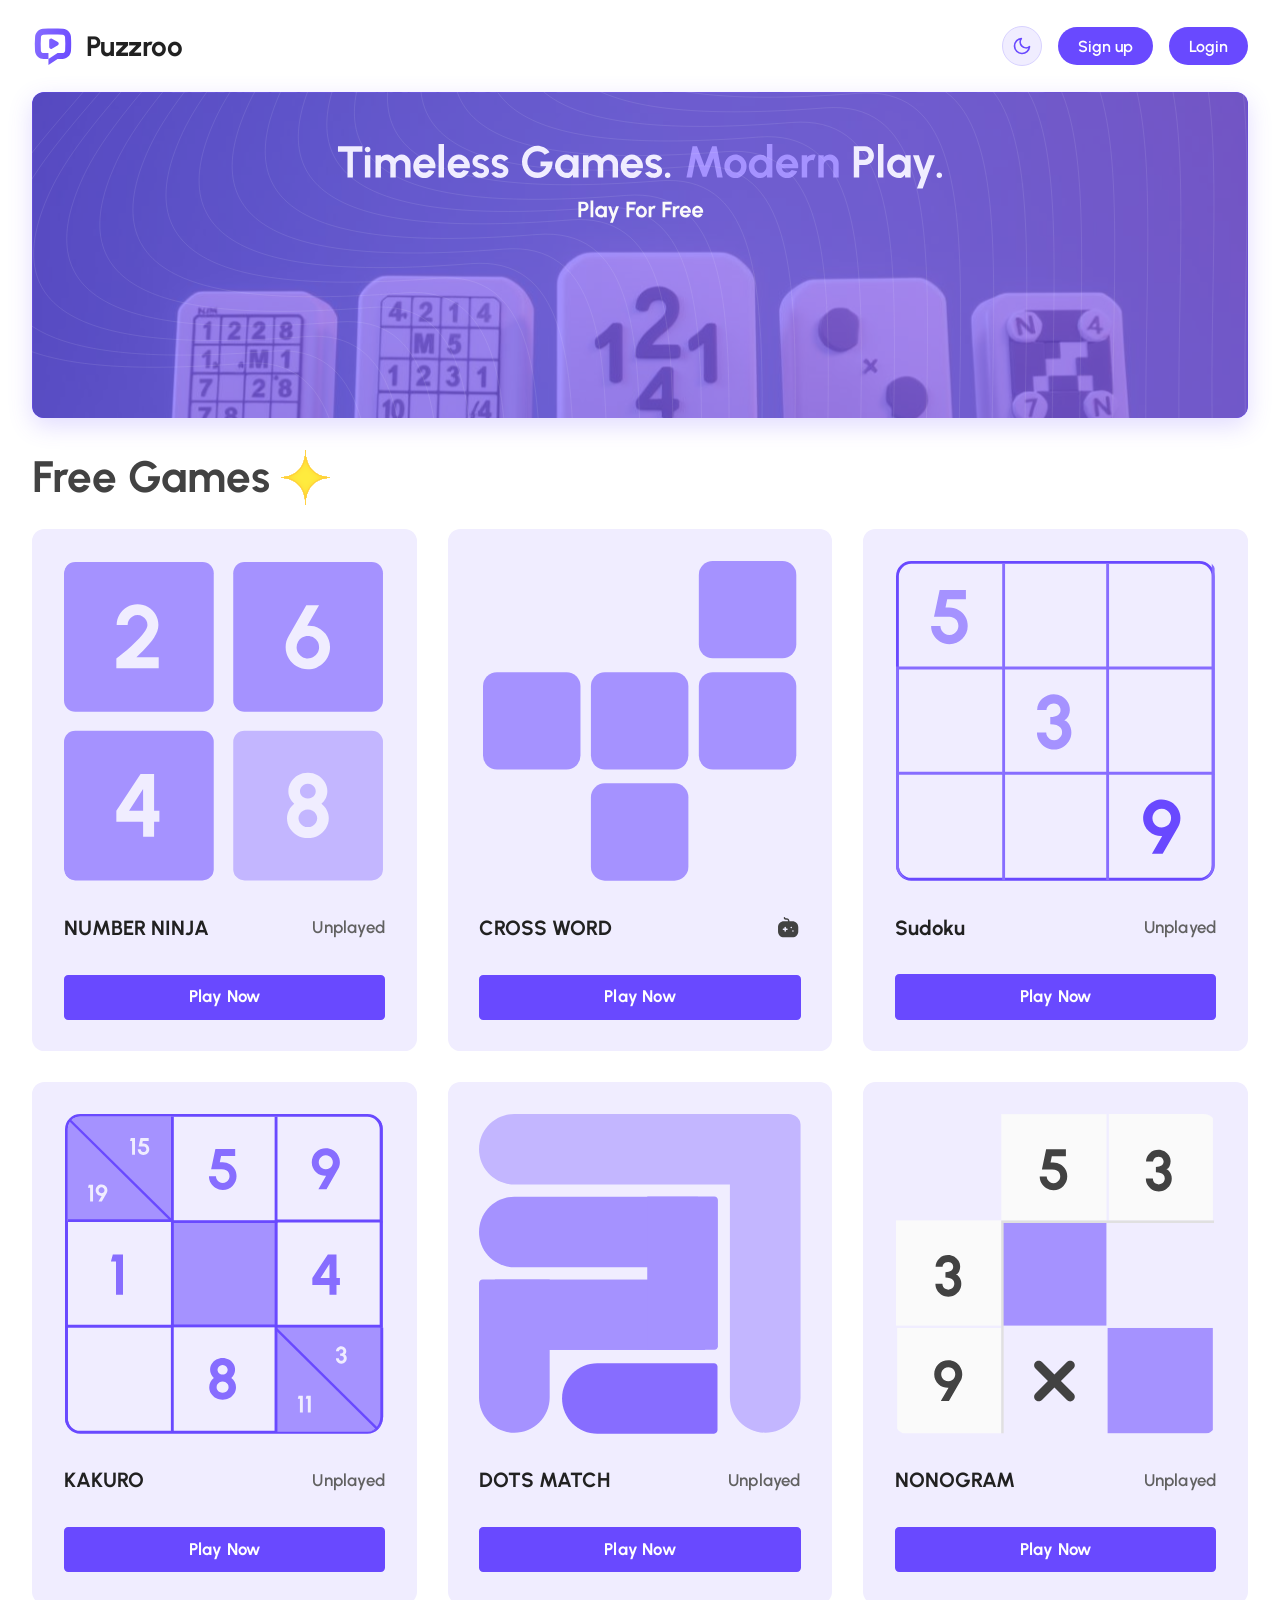
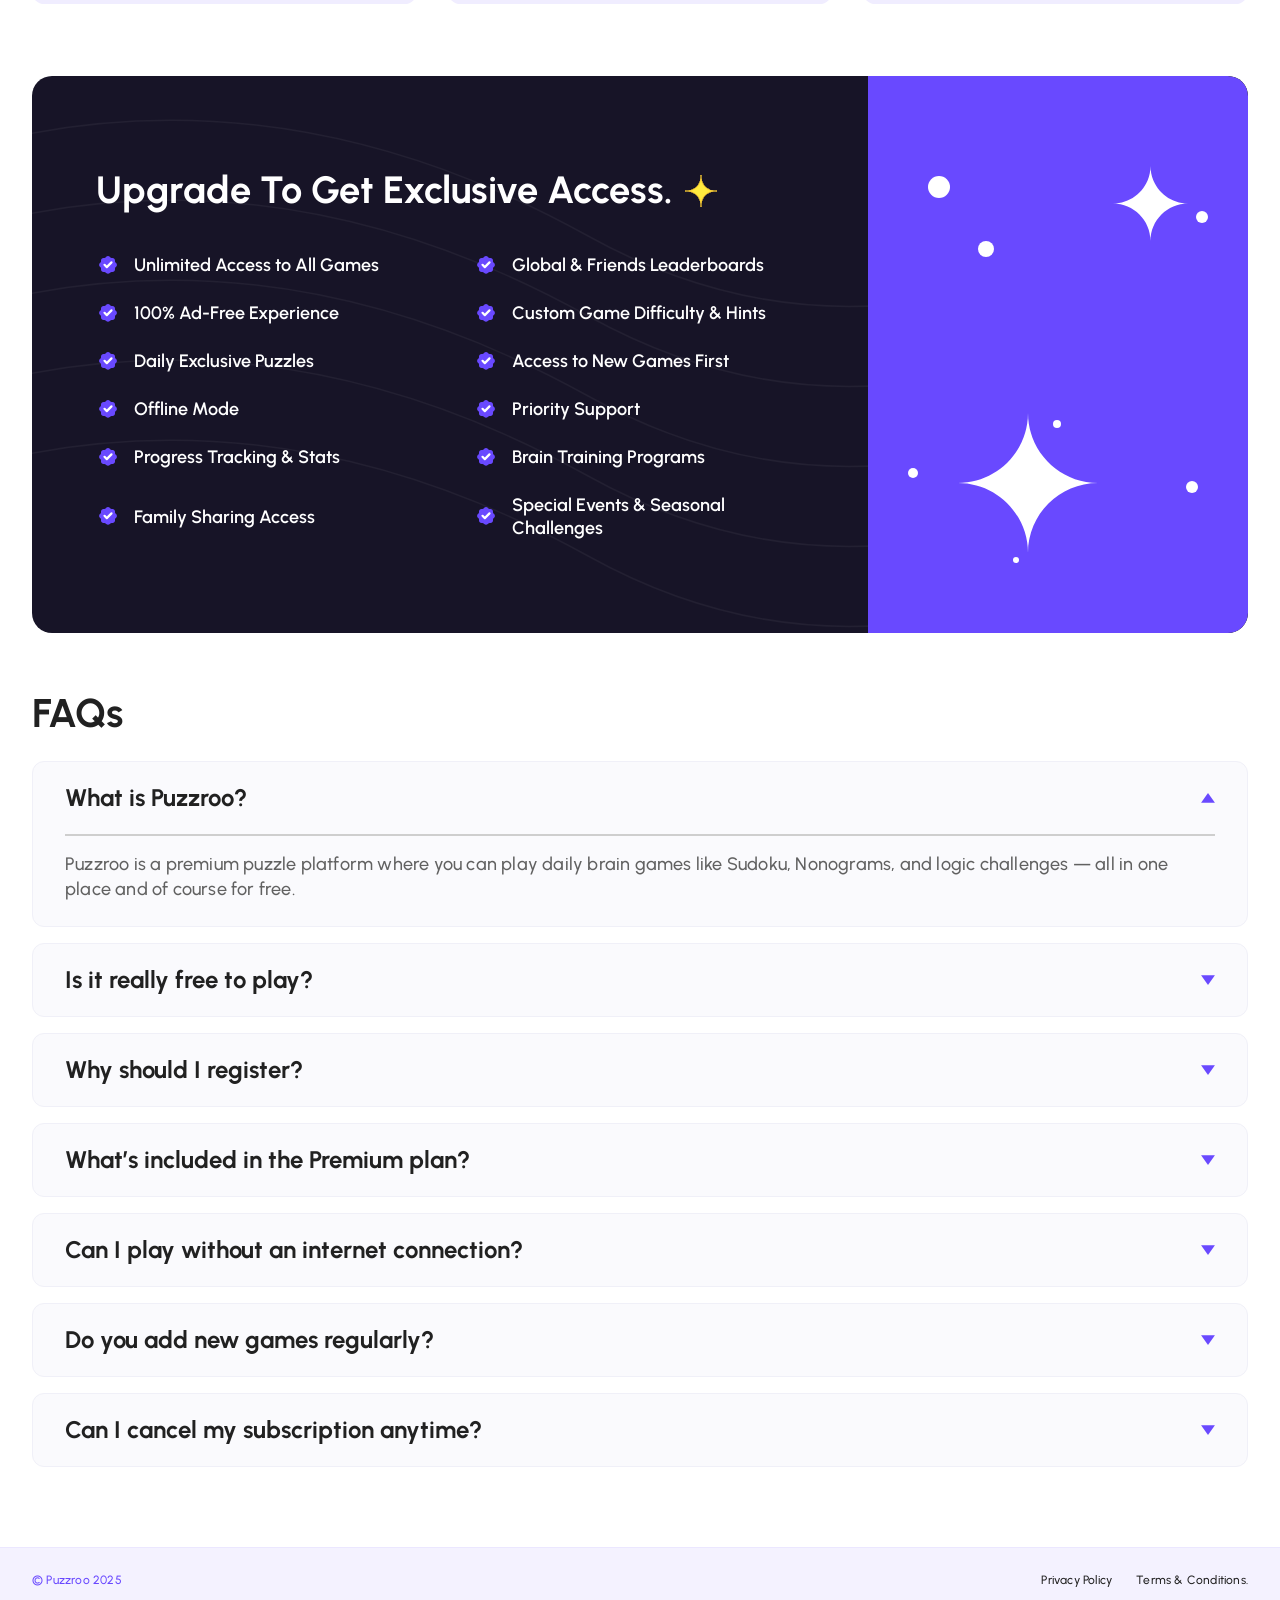
==== index.html @ 7630b08e "Free games icon" ====
<!DOCTYPE html>
<html lang="en">

<head>
  <meta charset="UTF-8">
  <meta name="viewport" content="width=device-width, initial-scale=1.0">
  <title>Puzzroo - Timeless Games. Modern Play.</title>
  <!-- Google Fonts: Urbanist -->
  <link rel="preconnect" href="https://fonts.googleapis.com">
  <link rel="preconnect" href="https://fonts.gstatic.com" crossorigin>
  <link href="https://fonts.googleapis.com/css2?family=Urbanist:wght@400;500;600;700;800&display=swap" rel="stylesheet">
  <!-- Stylesheet -->
  <link rel="stylesheet" href="assets/css/main.css">
</head>

<body>
  <div class="wrapper-div" id="wrapper">
    <!-- Header Section (1440px x 444px) -->
    <header>
      <!-- Nav Bar (1312px x 92px) -->
      <nav class="navbar">
        <a href="#" class="nav-brand">
          <img src="assets/images/Logo.svg" alt="Puzzroo Logo" class="logo-img">
          <span class="brand-text">Puzzroo</span>
        </a>
        <div class="nav-actions">
          <button id="theme-toggle" class="theme-toggle-btn" aria-label="Toggle theme" title="Toggle dark/light mode">
            <svg class="theme-icon sun-icon" width="20" height="20" viewBox="0 0 24 24" fill="none"
              stroke="currentColor" stroke-width="2" stroke-linecap="round" stroke-linejoin="round">
              <circle cx="12" cy="12" r="5"></circle>
              <line x1="12" y1="1" x2="12" y2="3"></line>
              <line x1="12" y1="21" x2="12" y2="23"></line>
              <line x1="4.22" y1="4.22" x2="5.64" y2="5.64"></line>
              <line x1="18.36" y1="18.36" x2="19.78" y2="19.78"></line>
              <line x1="1" y1="12" x2="3" y2="12"></line>
              <line x1="21" y1="12" x2="23" y2="12"></line>
              <line x1="4.22" y1="19.78" x2="5.64" y2="18.36"></line>
              <line x1="18.36" y1="5.64" x2="19.78" y2="4.22"></line>
            </svg>
            <svg class="theme-icon moon-icon" width="20" height="20" viewBox="0 0 24 24" fill="none"
              stroke="currentColor" stroke-width="2" stroke-linecap="round" stroke-linejoin="round">
              <path d="M21 12.79A9 9 0 1 1 11.21 3 7 7 0 0 0 21 12.79z"></path>
            </svg>
          </button>
          <a href="#signup" class="btn-signup">Sign up</a>
          <a href="#login" class="btn-login">Login</a>
        </div>
        <!-- Mobile Menu Toggle Button (24px x 21px Icon) -->
        <button id="mobile-menu-btn" class="mobile-menu-btn" aria-label="Toggle navigation menu" aria-expanded="false">
          <svg class="hamburger-icon" width="24" height="21" viewBox="0 0 24 21" fill="none"
            xmlns="http://www.w3.org/2000/svg">
            <path
              d="M1.45833 2.91667H21.875C22.75 2.91667 23.3333 2.33333 23.3333 1.45833C23.3333 0.583333 22.75 0 21.875 0H1.45833C0.583333 0 0 0.583333 0 1.45833C0 2.33333 0.583333 2.91667 1.45833 2.91667ZM1.45833 11.6667H21.875C22.75 11.6667 23.3333 11.0833 23.3333 10.2083C23.3333 9.33333 22.75 8.75 21.875 8.75H1.45833C0.583333 8.75 0 9.33333 0 10.2083C0 11.0833 0.583333 11.6667 1.45833 11.6667ZM1.45833 20.4167H21.875C22.75 20.4167 23.3333 19.8333 23.3333 18.9583C23.3333 18.0833 22.75 17.5 21.875 17.5H1.45833C0.583333 17.5 0 18.0833 0 18.9583C0 19.8333 0.583333 20.4167 1.45833 20.4167Z"
              fill="currentColor" />
          </svg>
        </button>
      </nav>

      <!-- Mobile Navigation Overlay & Drawer -->
      <div id="mobile-nav-backdrop" class="mobile-nav-backdrop"></div>
      <div id="mobile-nav-drawer" class="mobile-nav-drawer" aria-hidden="true">
        <div class="mobile-drawer-header">
          <div class="nav-brand">
            <img src="assets/images/Logo.svg" alt="Puzzroo Logo" class="logo-img">
            <span class="brand-text">Puzzroo</span>
          </div>
          <button id="mobile-menu-close" class="mobile-menu-close" aria-label="Close menu">
            <svg width="24" height="24" viewBox="0 0 24 24" fill="none" stroke="currentColor" stroke-width="2.5"
              stroke-linecap="round" stroke-linejoin="round">
              <line x1="18" y1="6" x2="6" y2="18"></line>
              <line x1="6" y1="6" x2="18" y2="18"></line>
            </svg>
          </button>
        </div>

        <div class="mobile-drawer-body">
          <ul class="mobile-menu-links">
            <li><a href="#" class="mobile-link active">Home</a></li>
            <li><a href="#games" class="mobile-link">Free Games</a></li>
            <li><a href="#premium" class="mobile-link">Premium</a></li>
            <li><a href="#faqs" class="mobile-link">FAQs</a></li>
          </ul>

          <div class="mobile-drawer-divider"></div>

          <!-- Theme Mode Switcher in Mobile Drawer -->
          <div class="mobile-theme-row">
            <span class="mobile-theme-label">Appearance</span>
            <button id="mobile-theme-toggle" class="mobile-theme-toggle-btn">
              <span class="theme-text-light">Light</span>
              <span class="theme-text-dark">Dark</span>
            </button>
          </div>

          <!-- Action Buttons (Sign Up & Login) -->
          <div class="mobile-drawer-actions">
            <a href="#login" class="mobile-btn-login">Login</a>
            <a href="#signup" class="mobile-btn-signup">Sign up</a>
          </div>
        </div>
      </div>

      <!-- Hero Section (1312px x 352px, Radius 12px) -->
      <div class="hero-section">
        <div class="hero-svg-wrapper">
          <img src="assets/images/Hero-sec.svg" alt="Timeless Games. Modern Play. Play For Free" class="hero-svg-img">
        </div>
      </div>
    </header>

    <!-- Main Content Section -->
    <main>
      <!-- Games Section -->
      <section class="games-section">
        <h2 class="section-title">Free Games <img src="assets/images/Ellipse.svg" alt="Sparkle"
            class="title-sparkle-img" width="55" height="55"></h2>
        <div class="cards-grid">
          <!-- Card 1: NUMBER NINJA -->
          <div class="card-item">
            <div class="card-image-wrapper">
              <img src="assets/images/Card1.svg" alt="Number Ninja" class="card-img">
            </div>
            <div class="card-info">
              <span class="game-name">NUMBER NINJA</span>
              <span class="game-status">Unplayed</span>
            </div>
            <button class="btn-play">Play Now</button>
          </div>

          <!-- Card 2: CROSS WORD -->
          <div class="card-item">
            <div class="card-image-wrapper">
              <img src="assets/images/Card2.svg" alt="Cross Word" class="card-img">
            </div>
            <div class="card-info">
              <span class="game-name">CROSS WORD</span>
              <span class="game-status game-status-icon">
                <img src="assets/images/Game.svg" alt="Game Icon" class="game-status-img" width="25" height="25">
              </span>
            </div>
            <button class="btn-play">Play Now</button>
          </div>

          <!-- Card 3: Sudoku -->
          <div class="card-item">
            <div class="card-image-wrapper">
              <img src="assets/images/Card3.svg" alt="Sudoku" class="card-img">
            </div>
            <div class="card-info">
              <span class="game-name">Sudoku</span>
              <span class="game-status">Unplayed</span>
            </div>
            <button class="btn-play">Play Now</button>
          </div>

          <!-- Card 4: KAKURO -->
          <div class="card-item">
            <div class="card-image-wrapper">
              <img src="assets/images/Card5.svg" alt="Kakuro" class="card-img">
            </div>
            <div class="card-info">
              <span class="game-name">KAKURO</span>
              <span class="game-status">Unplayed</span>
            </div>
            <button class="btn-play">Play Now</button>
          </div>

          <!-- Card 5: DOTS MATCH -->
          <div class="card-item">
            <div class="card-image-wrapper">
              <img src="assets/images/Card4.svg" alt="Dots Match" class="card-img">
            </div>
            <div class="card-info">
              <span class="game-name">DOTS MATCH</span>
              <span class="game-status">Unplayed</span>
            </div>
            <button class="btn-play">Play Now</button>
          </div>

          <!-- Card 6: NONOGRAM -->
          <div class="card-item">
            <div class="card-image-wrapper">
              <img src="assets/images/Card6-l.svg" alt="Nonogram" class="card-img card-img-light">
              <img src="assets/images/Card6-d.svg" alt="Nonogram" class="card-img card-img-dark">
            </div>
            <div class="card-info">
              <span class="game-name">NONOGRAM</span>
              <span class="game-status">Unplayed</span>
            </div>
            <button class="btn-play">Play Now</button>
          </div>
        </div>
      </section>

      <!-- Premium Section -->
      <section class="premium-section" id="premium">
        <!-- Mobile Heading (shown on mobile viewport) -->
        <h2 class="premium-heading-mobile">
          <img src="assets/images/Ellipse.svg" alt="Sparkle" class="heading-sparkle-icon" width="28" height="28">
          Upgrade to get Exclusive Access.
        </h2>

        <div class="premium-card">
          <!-- Background Wavy Contour Lines -->
          <svg class="premium-bg-lines" viewBox="0 0 1312 557" fill="none" preserveAspectRatio="none"
            xmlns="http://www.w3.org/2000/svg">
            <path d="M-100 80 Q 250 -20, 600 160 T 1350 60" stroke="rgba(255, 255, 255, 0.05)" stroke-width="1.5" />
            <path d="M-100 160 Q 250 60, 600 240 T 1350 140" stroke="rgba(255, 255, 255, 0.05)" stroke-width="1.5" />
            <path d="M-100 240 Q 250 140, 600 320 T 1350 220" stroke="rgba(255, 255, 255, 0.05)" stroke-width="1.5" />
            <path d="M-100 320 Q 250 220, 600 400 T 1350 300" stroke="rgba(255, 255, 255, 0.05)" stroke-width="1.5" />
            <path d="M-100 400 Q 250 300, 600 480 T 1350 380" stroke="rgba(255, 255, 255, 0.05)" stroke-width="1.5" />
          </svg>

          <!-- Left Content Block -->
          <div class="premium-content-left">
            <h2 class="premium-heading-desktop">
              Upgrade To Get Exclusive Access.
              <img src="assets/images/Ellipse.svg" alt="Sparkle" class="heading-sparkle-icon" width="32" height="32">
            </h2>

            <ul class="premium-features-grid">
              <!-- Item 1 -->
              <li class="feature-item">
                <span class="feature-check-icon">
                  <svg width="22" height="22" viewBox="0 0 22 22" fill="none" xmlns="http://www.w3.org/2000/svg">
                    <path class="check-bg" fill-rule="evenodd" clip-rule="evenodd"
                      d="M11 1C11.7 1 12.3 1.3 12.8 1.8L13.4 2.4C13.7 2.7 14.2 2.9 14.6 2.9H15.5C16.9 2.9 18 4 18 5.4V6.3C18 6.7 18.2 7.2 18.5 7.5L19.1 8.1C19.6 8.6 19.9 9.2 19.9 9.9C19.9 10.6 19.6 11.2 19.1 11.7L18.5 12.3C18.2 12.6 18 13.1 18 13.5V14.4C18 15.8 16.9 16.9 15.5 16.9H14.6C14.2 16.9 13.7 17.1 13.4 17.4L12.8 18C12.3 18.5 11.7 18.8 11 18.8C10.3 18.8 9.7 18.5 9.2 18L8.6 17.4C8.3 17.1 7.8 16.9 7.4 16.9H6.5C5.1 16.9 4 15.8 4 14.4V13.5C4 13.1 3.8 12.6 3.5 12.3L2.9 11.7C2.4 11.2 2.1 10.6 2.1 9.9C2.1 9.2 2.4 8.6 2.9 8.1L3.5 7.5C3.8 7.2 4 6.7 4 6.3V5.4C4 4 5.1 2.9 6.5 2.9H7.4C7.8 2.9 8.3 2.7 8.6 2.4L9.2 1.8C9.7 1.3 10.3 1 11 1Z"
                      fill="#6949FF" />
                    <path class="check-mark" d="M7.5 9.8L9.8 12.1L14.5 7.4" stroke="white" stroke-width="2.2"
                      stroke-linecap="round" stroke-linejoin="round" />
                  </svg>
                </span>
                <span class="feature-text">Unlimited Access to All Games</span>
              </li>

              <!-- Item 2 -->
              <li class="feature-item">
                <span class="feature-check-icon">
                  <svg width="22" height="22" viewBox="0 0 22 22" fill="none" xmlns="http://www.w3.org/2000/svg">
                    <path class="check-bg" fill-rule="evenodd" clip-rule="evenodd"
                      d="M11 1C11.7 1 12.3 1.3 12.8 1.8L13.4 2.4C13.7 2.7 14.2 2.9 14.6 2.9H15.5C16.9 2.9 18 4 18 5.4V6.3C18 6.7 18.2 7.2 18.5 7.5L19.1 8.1C19.6 8.6 19.9 9.2 19.9 9.9C19.9 10.6 19.6 11.2 19.1 11.7L18.5 12.3C18.2 12.6 18 13.1 18 13.5V14.4C18 15.8 16.9 16.9 15.5 16.9H14.6C14.2 16.9 13.7 17.1 13.4 17.4L12.8 18C12.3 18.5 11.7 18.8 11 18.8C10.3 18.8 9.7 18.5 9.2 18L8.6 17.4C8.3 17.1 7.8 16.9 7.4 16.9H6.5C5.1 16.9 4 15.8 4 14.4V13.5C4 13.1 3.8 12.6 3.5 12.3L2.9 11.7C2.4 11.2 2.1 10.6 2.1 9.9C2.1 9.2 2.4 8.6 2.9 8.1L3.5 7.5C3.8 7.2 4 6.7 4 6.3V5.4C4 4 5.1 2.9 6.5 2.9H7.4C7.8 2.9 8.3 2.7 8.6 2.4L9.2 1.8C9.7 1.3 10.3 1 11 1Z"
                      fill="#6949FF" />
                    <path class="check-mark" d="M7.5 9.8L9.8 12.1L14.5 7.4" stroke="white" stroke-width="2.2"
                      stroke-linecap="round" stroke-linejoin="round" />
                  </svg>
                </span>
                <span class="feature-text">100% Ad-Free Experience</span>
              </li>

              <!-- Item 3 -->
              <li class="feature-item">
                <span class="feature-check-icon">
                  <svg width="22" height="22" viewBox="0 0 22 22" fill="none" xmlns="http://www.w3.org/2000/svg">
                    <path class="check-bg" fill-rule="evenodd" clip-rule="evenodd"
                      d="M11 1C11.7 1 12.3 1.3 12.8 1.8L13.4 2.4C13.7 2.7 14.2 2.9 14.6 2.9H15.5C16.9 2.9 18 4 18 5.4V6.3C18 6.7 18.2 7.2 18.5 7.5L19.1 8.1C19.6 8.6 19.9 9.2 19.9 9.9C19.9 10.6 19.6 11.2 19.1 11.7L18.5 12.3C18.2 12.6 18 13.1 18 13.5V14.4C18 15.8 16.9 16.9 15.5 16.9H14.6C14.2 16.9 13.7 17.1 13.4 17.4L12.8 18C12.3 18.5 11.7 18.8 11 18.8C10.3 18.8 9.7 18.5 9.2 18L8.6 17.4C8.3 17.1 7.8 16.9 7.4 16.9H6.5C5.1 16.9 4 15.8 4 14.4V13.5C4 13.1 3.8 12.6 3.5 12.3L2.9 11.7C2.4 11.2 2.1 10.6 2.1 9.9C2.1 9.2 2.4 8.6 2.9 8.1L3.5 7.5C3.8 7.2 4 6.7 4 6.3V5.4C4 4 5.1 2.9 6.5 2.9H7.4C7.8 2.9 8.3 2.7 8.6 2.4L9.2 1.8C9.7 1.3 10.3 1 11 1Z"
                      fill="#6949FF" />
                    <path class="check-mark" d="M7.5 9.8L9.8 12.1L14.5 7.4" stroke="white" stroke-width="2.2"
                      stroke-linecap="round" stroke-linejoin="round" />
                  </svg>
                </span>
                <span class="feature-text">Daily Exclusive Puzzles</span>
              </li>

              <!-- Item 4 -->
              <li class="feature-item">
                <span class="feature-check-icon">
                  <svg width="22" height="22" viewBox="0 0 22 22" fill="none" xmlns="http://www.w3.org/2000/svg">
                    <path class="check-bg" fill-rule="evenodd" clip-rule="evenodd"
                      d="M11 1C11.7 1 12.3 1.3 12.8 1.8L13.4 2.4C13.7 2.7 14.2 2.9 14.6 2.9H15.5C16.9 2.9 18 4 18 5.4V6.3C18 6.7 18.2 7.2 18.5 7.5L19.1 8.1C19.6 8.6 19.9 9.2 19.9 9.9C19.9 10.6 19.6 11.2 19.1 11.7L18.5 12.3C18.2 12.6 18 13.1 18 13.5V14.4C18 15.8 16.9 16.9 15.5 16.9H14.6C14.2 16.9 13.7 17.1 13.4 17.4L12.8 18C12.3 18.5 11.7 18.8 11 18.8C10.3 18.8 9.7 18.5 9.2 18L8.6 17.4C8.3 17.1 7.8 16.9 7.4 16.9H6.5C5.1 16.9 4 15.8 4 14.4V13.5C4 13.1 3.8 12.6 3.5 12.3L2.9 11.7C2.4 11.2 2.1 10.6 2.1 9.9C2.1 9.2 2.4 8.6 2.9 8.1L3.5 7.5C3.8 7.2 4 6.7 4 6.3V5.4C4 4 5.1 2.9 6.5 2.9H7.4C7.8 2.9 8.3 2.7 8.6 2.4L9.2 1.8C9.7 1.3 10.3 1 11 1Z"
                      fill="#6949FF" />
                    <path class="check-mark" d="M7.5 9.8L9.8 12.1L14.5 7.4" stroke="white" stroke-width="2.2"
                      stroke-linecap="round" stroke-linejoin="round" />
                  </svg>
                </span>
                <span class="feature-text">Offline Mode</span>
              </li>

              <!-- Item 5 -->
              <li class="feature-item">
                <span class="feature-check-icon">
                  <svg width="22" height="22" viewBox="0 0 22 22" fill="none" xmlns="http://www.w3.org/2000/svg">
                    <path class="check-bg" fill-rule="evenodd" clip-rule="evenodd"
                      d="M11 1C11.7 1 12.3 1.3 12.8 1.8L13.4 2.4C13.7 2.7 14.2 2.9 14.6 2.9H15.5C16.9 2.9 18 4 18 5.4V6.3C18 6.7 18.2 7.2 18.5 7.5L19.1 8.1C19.6 8.6 19.9 9.2 19.9 9.9C19.9 10.6 19.6 11.2 19.1 11.7L18.5 12.3C18.2 12.6 18 13.1 18 13.5V14.4C18 15.8 16.9 16.9 15.5 16.9H14.6C14.2 16.9 13.7 17.1 13.4 17.4L12.8 18C12.3 18.5 11.7 18.8 11 18.8C10.3 18.8 9.7 18.5 9.2 18L8.6 17.4C8.3 17.1 7.8 16.9 7.4 16.9H6.5C5.1 16.9 4 15.8 4 14.4V13.5C4 13.1 3.8 12.6 3.5 12.3L2.9 11.7C2.4 11.2 2.1 10.6 2.1 9.9C2.1 9.2 2.4 8.6 2.9 8.1L3.5 7.5C3.8 7.2 4 6.7 4 6.3V5.4C4 4 5.1 2.9 6.5 2.9H7.4C7.8 2.9 8.3 2.7 8.6 2.4L9.2 1.8C9.7 1.3 10.3 1 11 1Z"
                      fill="#6949FF" />
                    <path class="check-mark" d="M7.5 9.8L9.8 12.1L14.5 7.4" stroke="white" stroke-width="2.2"
                      stroke-linecap="round" stroke-linejoin="round" />
                  </svg>
                </span>
                <span class="feature-text">Progress Tracking & Stats</span>
              </li>

              <!-- Item 6 -->
              <li class="feature-item">
                <span class="feature-check-icon">
                  <svg width="22" height="22" viewBox="0 0 22 22" fill="none" xmlns="http://www.w3.org/2000/svg">
                    <path class="check-bg" fill-rule="evenodd" clip-rule="evenodd"
                      d="M11 1C11.7 1 12.3 1.3 12.8 1.8L13.4 2.4C13.7 2.7 14.2 2.9 14.6 2.9H15.5C16.9 2.9 18 4 18 5.4V6.3C18 6.7 18.2 7.2 18.5 7.5L19.1 8.1C19.6 8.6 19.9 9.2 19.9 9.9C19.9 10.6 19.6 11.2 19.1 11.7L18.5 12.3C18.2 12.6 18 13.1 18 13.5V14.4C18 15.8 16.9 16.9 15.5 16.9H14.6C14.2 16.9 13.7 17.1 13.4 17.4L12.8 18C12.3 18.5 11.7 18.8 11 18.8C10.3 18.8 9.7 18.5 9.2 18L8.6 17.4C8.3 17.1 7.8 16.9 7.4 16.9H6.5C5.1 16.9 4 15.8 4 14.4V13.5C4 13.1 3.8 12.6 3.5 12.3L2.9 11.7C2.4 11.2 2.1 10.6 2.1 9.9C2.1 9.2 2.4 8.6 2.9 8.1L3.5 7.5C3.8 7.2 4 6.7 4 6.3V5.4C4 4 5.1 2.9 6.5 2.9H7.4C7.8 2.9 8.3 2.7 8.6 2.4L9.2 1.8C9.7 1.3 10.3 1 11 1Z"
                      fill="#6949FF" />
                    <path class="check-mark" d="M7.5 9.8L9.8 12.1L14.5 7.4" stroke="white" stroke-width="2.2"
                      stroke-linecap="round" stroke-linejoin="round" />
                  </svg>
                </span>
                <span class="feature-text">Family Sharing Access</span>
              </li>

              <!-- Item 7 -->
              <li class="feature-item">
                <span class="feature-check-icon">
                  <svg width="22" height="22" viewBox="0 0 22 22" fill="none" xmlns="http://www.w3.org/2000/svg">
                    <path class="check-bg" fill-rule="evenodd" clip-rule="evenodd"
                      d="M11 1C11.7 1 12.3 1.3 12.8 1.8L13.4 2.4C13.7 2.7 14.2 2.9 14.6 2.9H15.5C16.9 2.9 18 4 18 5.4V6.3C18 6.7 18.2 7.2 18.5 7.5L19.1 8.1C19.6 8.6 19.9 9.2 19.9 9.9C19.9 10.6 19.6 11.2 19.1 11.7L18.5 12.3C18.2 12.6 18 13.1 18 13.5V14.4C18 15.8 16.9 16.9 15.5 16.9H14.6C14.2 16.9 13.7 17.1 13.4 17.4L12.8 18C12.3 18.5 11.7 18.8 11 18.8C10.3 18.8 9.7 18.5 9.2 18L8.6 17.4C8.3 17.1 7.8 16.9 7.4 16.9H6.5C5.1 16.9 4 15.8 4 14.4V13.5C4 13.1 3.8 12.6 3.5 12.3L2.9 11.7C2.4 11.2 2.1 10.6 2.1 9.9C2.1 9.2 2.4 8.6 2.9 8.1L3.5 7.5C3.8 7.2 4 6.7 4 6.3V5.4C4 4 5.1 2.9 6.5 2.9H7.4C7.8 2.9 8.3 2.7 8.6 2.4L9.2 1.8C9.7 1.3 10.3 1 11 1Z"
                      fill="#6949FF" />
                    <path class="check-mark" d="M7.5 9.8L9.8 12.1L14.5 7.4" stroke="white" stroke-width="2.2"
                      stroke-linecap="round" stroke-linejoin="round" />
                  </svg>
                </span>
                <span class="feature-text">Global & Friends Leaderboards</span>
              </li>

              <!-- Item 8 -->
              <li class="feature-item">
                <span class="feature-check-icon">
                  <svg width="22" height="22" viewBox="0 0 22 22" fill="none" xmlns="http://www.w3.org/2000/svg">
                    <path class="check-bg" fill-rule="evenodd" clip-rule="evenodd"
                      d="M11 1C11.7 1 12.3 1.3 12.8 1.8L13.4 2.4C13.7 2.7 14.2 2.9 14.6 2.9H15.5C16.9 2.9 18 4 18 5.4V6.3C18 6.7 18.2 7.2 18.5 7.5L19.1 8.1C19.6 8.6 19.9 9.2 19.9 9.9C19.9 10.6 19.6 11.2 19.1 11.7L18.5 12.3C18.2 12.6 18 13.1 18 13.5V14.4C18 15.8 16.9 16.9 15.5 16.9H14.6C14.2 16.9 13.7 17.1 13.4 17.4L12.8 18C12.3 18.5 11.7 18.8 11 18.8C10.3 18.8 9.7 18.5 9.2 18L8.6 17.4C8.3 17.1 7.8 16.9 7.4 16.9H6.5C5.1 16.9 4 15.8 4 14.4V13.5C4 13.1 3.8 12.6 3.5 12.3L2.9 11.7C2.4 11.2 2.1 10.6 2.1 9.9C2.1 9.2 2.4 8.6 2.9 8.1L3.5 7.5C3.8 7.2 4 6.7 4 6.3V5.4C4 4 5.1 2.9 6.5 2.9H7.4C7.8 2.9 8.3 2.7 8.6 2.4L9.2 1.8C9.7 1.3 10.3 1 11 1Z"
                      fill="#6949FF" />
                    <path class="check-mark" d="M7.5 9.8L9.8 12.1L14.5 7.4" stroke="white" stroke-width="2.2"
                      stroke-linecap="round" stroke-linejoin="round" />
                  </svg>
                </span>
                <span class="feature-text">Custom Game Difficulty & Hints</span>
              </li>

              <!-- Item 9 -->
              <li class="feature-item">
                <span class="feature-check-icon">
                  <svg width="22" height="22" viewBox="0 0 22 22" fill="none" xmlns="http://www.w3.org/2000/svg">
                    <path class="check-bg" fill-rule="evenodd" clip-rule="evenodd"
                      d="M11 1C11.7 1 12.3 1.3 12.8 1.8L13.4 2.4C13.7 2.7 14.2 2.9 14.6 2.9H15.5C16.9 2.9 18 4 18 5.4V6.3C18 6.7 18.2 7.2 18.5 7.5L19.1 8.1C19.6 8.6 19.9 9.2 19.9 9.9C19.9 10.6 19.6 11.2 19.1 11.7L18.5 12.3C18.2 12.6 18 13.1 18 13.5V14.4C18 15.8 16.9 16.9 15.5 16.9H14.6C14.2 16.9 13.7 17.1 13.4 17.4L12.8 18C12.3 18.5 11.7 18.8 11 18.8C10.3 18.8 9.7 18.5 9.2 18L8.6 17.4C8.3 17.1 7.8 16.9 7.4 16.9H6.5C5.1 16.9 4 15.8 4 14.4V13.5C4 13.1 3.8 12.6 3.5 12.3L2.9 11.7C2.4 11.2 2.1 10.6 2.1 9.9C2.1 9.2 2.4 8.6 2.9 8.1L3.5 7.5C3.8 7.2 4 6.7 4 6.3V5.4C4 4 5.1 2.9 6.5 2.9H7.4C7.8 2.9 8.3 2.7 8.6 2.4L9.2 1.8C9.7 1.3 10.3 1 11 1Z"
                      fill="#6949FF" />
                    <path class="check-mark" d="M7.5 9.8L9.8 12.1L14.5 7.4" stroke="white" stroke-width="2.2"
                      stroke-linecap="round" stroke-linejoin="round" />
                  </svg>
                </span>
                <span class="feature-text">Access to New Games First</span>
              </li>

              <!-- Item 10 -->
              <li class="feature-item">
                <span class="feature-check-icon">
                  <svg width="22" height="22" viewBox="0 0 22 22" fill="none" xmlns="http://www.w3.org/2000/svg">
                    <path class="check-bg" fill-rule="evenodd" clip-rule="evenodd"
                      d="M11 1C11.7 1 12.3 1.3 12.8 1.8L13.4 2.4C13.7 2.7 14.2 2.9 14.6 2.9H15.5C16.9 2.9 18 4 18 5.4V6.3C18 6.7 18.2 7.2 18.5 7.5L19.1 8.1C19.6 8.6 19.9 9.2 19.9 9.9C19.9 10.6 19.6 11.2 19.1 11.7L18.5 12.3C18.2 12.6 18 13.1 18 13.5V14.4C18 15.8 16.9 16.9 15.5 16.9H14.6C14.2 16.9 13.7 17.1 13.4 17.4L12.8 18C12.3 18.5 11.7 18.8 11 18.8C10.3 18.8 9.7 18.5 9.2 18L8.6 17.4C8.3 17.1 7.8 16.9 7.4 16.9H6.5C5.1 16.9 4 15.8 4 14.4V13.5C4 13.1 3.8 12.6 3.5 12.3L2.9 11.7C2.4 11.2 2.1 10.6 2.1 9.9C2.1 9.2 2.4 8.6 2.9 8.1L3.5 7.5C3.8 7.2 4 6.7 4 6.3V5.4C4 4 5.1 2.9 6.5 2.9H7.4C7.8 2.9 8.3 2.7 8.6 2.4L9.2 1.8C9.7 1.3 10.3 1 11 1Z"
                      fill="#6949FF" />
                    <path class="check-mark" d="M7.5 9.8L9.8 12.1L14.5 7.4" stroke="white" stroke-width="2.2"
                      stroke-linecap="round" stroke-linejoin="round" />
                  </svg>
                </span>
                <span class="feature-text">Priority Support</span>
              </li>

              <!-- Item 11 -->
              <li class="feature-item">
                <span class="feature-check-icon">
                  <svg width="22" height="22" viewBox="0 0 22 22" fill="none" xmlns="http://www.w3.org/2000/svg">
                    <path class="check-bg" fill-rule="evenodd" clip-rule="evenodd"
                      d="M11 1C11.7 1 12.3 1.3 12.8 1.8L13.4 2.4C13.7 2.7 14.2 2.9 14.6 2.9H15.5C16.9 2.9 18 4 18 5.4V6.3C18 6.7 18.2 7.2 18.5 7.5L19.1 8.1C19.6 8.6 19.9 9.2 19.9 9.9C19.9 10.6 19.6 11.2 19.1 11.7L18.5 12.3C18.2 12.6 18 13.1 18 13.5V14.4C18 15.8 16.9 16.9 15.5 16.9H14.6C14.2 16.9 13.7 17.1 13.4 17.4L12.8 18C12.3 18.5 11.7 18.8 11 18.8C10.3 18.8 9.7 18.5 9.2 18L8.6 17.4C8.3 17.1 7.8 16.9 7.4 16.9H6.5C5.1 16.9 4 15.8 4 14.4V13.5C4 13.1 3.8 12.6 3.5 12.3L2.9 11.7C2.4 11.2 2.1 10.6 2.1 9.9C2.1 9.2 2.4 8.6 2.9 8.1L3.5 7.5C3.8 7.2 4 6.7 4 6.3V5.4C4 4 5.1 2.9 6.5 2.9H7.4C7.8 2.9 8.3 2.7 8.6 2.4L9.2 1.8C9.7 1.3 10.3 1 11 1Z"
                      fill="#6949FF" />
                    <path class="check-mark" d="M7.5 9.8L9.8 12.1L14.5 7.4" stroke="white" stroke-width="2.2"
                      stroke-linecap="round" stroke-linejoin="round" />
                  </svg>
                </span>
                <span class="feature-text">Brain Training Programs</span>
              </li>

              <!-- Item 12 -->
              <li class="feature-item">
                <span class="feature-check-icon">
                  <svg width="22" height="22" viewBox="0 0 22 22" fill="none" xmlns="http://www.w3.org/2000/svg">
                    <path class="check-bg" fill-rule="evenodd" clip-rule="evenodd"
                      d="M11 1C11.7 1 12.3 1.3 12.8 1.8L13.4 2.4C13.7 2.7 14.2 2.9 14.6 2.9H15.5C16.9 2.9 18 4 18 5.4V6.3C18 6.7 18.2 7.2 18.5 7.5L19.1 8.1C19.6 8.6 19.9 9.2 19.9 9.9C19.9 10.6 19.6 11.2 19.1 11.7L18.5 12.3C18.2 12.6 18 13.1 18 13.5V14.4C18 15.8 16.9 16.9 15.5 16.9H14.6C14.2 16.9 13.7 17.1 13.4 17.4L12.8 18C12.3 18.5 11.7 18.8 11 18.8C10.3 18.8 9.7 18.5 9.2 18L8.6 17.4C8.3 17.1 7.8 16.9 7.4 16.9H6.5C5.1 16.9 4 15.8 4 14.4V13.5C4 13.1 3.8 12.6 3.5 12.3L2.9 11.7C2.4 11.2 2.1 10.6 2.1 9.9C2.1 9.2 2.4 8.6 2.9 8.1L3.5 7.5C3.8 7.2 4 6.7 4 6.3V5.4C4 4 5.1 2.9 6.5 2.9H7.4C7.8 2.9 8.3 2.7 8.6 2.4L9.2 1.8C9.7 1.3 10.3 1 11 1Z"
                      fill="#6949FF" />
                    <path class="check-mark" d="M7.5 9.8L9.8 12.1L14.5 7.4" stroke="white" stroke-width="2.2"
                      stroke-linecap="round" stroke-linejoin="round" />
                  </svg>
                </span>
                <span class="feature-text">Special Events & Seasonal Challenges</span>
              </li>
            </ul>
          </div>

          <!-- Right Illustration Block (Sparkles & Floating Circles) -->
          <div class="premium-illustration-right">
            <svg class="sparkle-star-main" viewBox="0 0 140 140" fill="none" xmlns="http://www.w3.org/2000/svg">
              <path
                d="M70 0C70 38.6599 101.34 70 140 70C101.34 70 70 101.34 70 140C70 101.34 38.6599 70 0 70C38.6599 70 70 38.6599 70 0Z"
                fill="white" />
            </svg>
            <svg class="sparkle-star-sec" viewBox="0 0 80 80" fill="none" xmlns="http://www.w3.org/2000/svg">
              <path
                d="M40 0C40 22.0914 57.9086 40 80 40C57.9086 40 40 57.9086 40 80C40 57.9086 22.0914 40 0 40C22.0914 40 40 22.0914 40 0Z"
                fill="white" />
            </svg>
            <span class="sparkle-dot p-dot-1"></span>
            <span class="sparkle-dot p-dot-2"></span>
            <span class="sparkle-dot p-dot-3"></span>
            <span class="sparkle-dot p-dot-4"></span>
            <span class="sparkle-dot p-dot-5"></span>
            <span class="sparkle-dot p-dot-6"></span>
            <span class="sparkle-dot p-dot-7"></span>
          </div>
        </div>
      </section>

      <!-- FAQs Section -->
      <section class="faqs-section" id="faqs">
        <h2 class="section-title">FAQs</h2>
        <div class="faq-accordion">
          <!-- Item 1 (Active by default matching prompt image) -->
          <div class="faq-item active">
            <button class="faq-question" aria-expanded="true">
              <span>What is Puzzroo?</span>
              <svg class="faq-icon" width="14" height="10" viewBox="0 0 14 10" fill="none"
                xmlns="http://www.w3.org/2000/svg">
                <path d="M7 10L0.0717968 0.25L13.9282 0.25L7 10Z" fill="#6949FF" />
              </svg>
            </button>
            <div class="faq-answer-content">
              <div class="faq-divider"></div>
              <p class="faq-answer">Puzzroo is a premium puzzle platform where you can play daily brain games like
                Sudoku, Nonograms, and logic challenges — all in one place and of course for free.</p>
            </div>
          </div>

          <!-- Item 2 -->
          <div class="faq-item">
            <button class="faq-question" aria-expanded="false">
              <span>Is it really free to play?</span>
              <svg class="faq-icon" width="14" height="10" viewBox="0 0 14 10" fill="none"
                xmlns="http://www.w3.org/2000/svg">
                <path d="M7 10L0.0717968 0.25L13.9282 0.25L7 10Z" fill="#6949FF" />
              </svg>
            </button>
            <div class="faq-answer-content">
              <div class="faq-divider"></div>
              <p class="faq-answer">Yes! All core games on Puzzroo are 100% free to play. We also offer an optional
                Premium membership for ad-free access, offline play, and exclusive daily puzzle challenges.</p>
            </div>
          </div>

          <!-- Item 3 -->
          <div class="faq-item">
            <button class="faq-question" aria-expanded="false">
              <span>Why should I register?</span>
              <svg class="faq-icon" width="14" height="10" viewBox="0 0 14 10" fill="none"
                xmlns="http://www.w3.org/2000/svg">
                <path d="M7 10L0.0717968 0.25L13.9282 0.25L7 10Z" fill="#6949FF" />
              </svg>
            </button>
            <div class="faq-answer-content">
              <div class="faq-divider"></div>
              <p class="faq-answer">Creating a free account lets you track your game progress, save high scores, earn
                achievement badges, and sync your gameplay seamlessly across all your devices.</p>
            </div>
          </div>

          <!-- Item 4 -->
          <div class="faq-item">
            <button class="faq-question" aria-expanded="false">
              <span>What’s included in the Premium plan?</span>
              <svg class="faq-icon" width="14" height="10" viewBox="0 0 14 10" fill="none"
                xmlns="http://www.w3.org/2000/svg">
                <path d="M7 10L0.0717968 0.25L13.9282 0.25L7 10Z" fill="#6949FF" />
              </svg>
            </button>
            <div class="faq-answer-content">
              <div class="faq-divider"></div>
              <p class="faq-answer">Premium gives you unlimited access to all puzzles, a 100% ad-free experience,
                offline play mode, detailed statistics & progress tracking, early access to new releases, and family
                sharing.</p>
            </div>
          </div>

          <!-- Item 5 -->
          <div class="faq-item">
            <button class="faq-question" aria-expanded="false">
              <span>Can I play without an internet connection?</span>
              <svg class="faq-icon" width="14" height="10" viewBox="0 0 14 10" fill="none"
                xmlns="http://www.w3.org/2000/svg">
                <path d="M7 10L0.0717968 0.25L13.9282 0.25L7 10Z" fill="#6949FF" />
              </svg>
            </button>
            <div class="faq-answer-content">
              <div class="faq-divider"></div>
              <p class="faq-answer">Yes, Premium subscribers can download puzzle packs and play them completely offline
                anytime, anywhere without needing an active internet connection.</p>
            </div>
          </div>

          <!-- Item 6 -->
          <div class="faq-item">
            <button class="faq-question" aria-expanded="false">
              <span>Do you add new games regularly?</span>
              <svg class="faq-icon" width="14" height="10" viewBox="0 0 14 10" fill="none"
                xmlns="http://www.w3.org/2000/svg">
                <path d="M7 10L0.0717968 0.25L13.9282 0.25L7 10Z" fill="#6949FF" />
              </svg>
            </button>
            <div class="faq-answer-content">
              <div class="faq-divider"></div>
              <p class="faq-answer">Absolutely! We update Puzzroo with fresh daily challenges every single day and
                regularly introduce brand new game titles and puzzle variations every month.</p>
            </div>
          </div>

          <!-- Item 7 -->
          <div class="faq-item">
            <button class="faq-question" aria-expanded="false">
              <span>Can I cancel my subscription anytime?</span>
              <svg class="faq-icon" width="14" height="10" viewBox="0 0 14 10" fill="none"
                xmlns="http://www.w3.org/2000/svg">
                <path d="M7 10L0.0717968 0.25L13.9282 0.25L7 10Z" fill="#6949FF" />
              </svg>
            </button>
            <div class="faq-answer-content">
              <div class="faq-divider"></div>
              <p class="faq-answer">Yes, you can cancel your Premium subscription at any time directly from your account
                settings with a single click. There are no cancellation fees or commitments.</p>
            </div>
          </div>
        </div>
      </section>
    </main>

    <!-- Footer -->
    <footer>
      <div class="footer-container">
        <p class="footer-copyright">&copy; Puzzroo 2025</p>
        <div class="footer-links">
          <a href="#privacy">Privacy Policy</a>
          <a href="#terms">Terms & Conditions.</a>
        </div>
      </div>
    </footer>
  </div>

  <script src="assets/js/main.js"></script>
</body>

</html>
---- assets/css/main.css ----
/* Google Fonts import: Urbanist */
@import url('https://fonts.googleapis.com/css2?family=Urbanist:wght@400;500;600;700;800&display=swap');

/* ==========================================================================
   CSS Custom Properties / Theme System
   ========================================================================== */
:root {
  --bg-body: #F5F5F5;
  --bg-wrapper: #FFFFFF;
  --bg-header: #FFFFFF;
  --text-primary: #212121;
  --text-secondary: #616161;
  --card-bg: #F0EDFF;
  --card-border: transparent;
  --card-shadow-hover: rgba(105, 73, 255, 0.15);
  --faq-bg: #FAFAFD;
  --faq-border: #F0F0F8;
  --faq-hover-bg: #F8F7FF;
  --faq-hover-border: #E8E4FF;
  --faq-divider: #CECECE;
  --footer-bg: #F4F2FF;
  --footer-border: #EBE7FF;
  --footer-link: #212121;
  --footer-copyright: #6949FF;
  --toggle-bg: #F0EDFF;
  --toggle-hover-bg: #E4DCFF;
  --toggle-color: #6949FF;
  --toggle-border: #D8D2FF;
  --primary-purple: #6949FF;
  --primary-purple-hover: #5434E0;
  --wrapper-shadow: rgba(0, 0, 0, 0.08);
}

/* System Preference Dark Theme (Default when no explicit user choice) */
@media (prefers-color-scheme: dark) {
  :root:not([data-theme="light"]) {
    --bg-body: #0A0910;
    --bg-wrapper: #13111E;
    --bg-header: #13111E;
    --text-primary: #F8F7FF;
    --text-secondary: #AAA6C8;
    --card-bg: #1D1A33;
    --card-border: rgba(105, 73, 255, 0.2);
    --card-shadow-hover: rgba(105, 73, 255, 0.35);
    --faq-bg: #18152B;
    --faq-border: #292446;
    --faq-hover-bg: #211D39;
    --faq-hover-border: #3E3666;
    --faq-divider: #2D274A;
    --footer-bg: #0F0E1A;
    --footer-border: #201C36;
    --footer-link: #C4C0E2;
    --footer-copyright: #9E86FF;
    --toggle-bg: #231E3D;
    --toggle-hover-bg: #302A52;
    --toggle-color: #FFC72C;
    --toggle-border: #3B3363;
    --wrapper-shadow: rgba(0, 0, 0, 0.5);
  }
}

/* Explicit Theme Overrides via data-theme attribute or body class */
[data-theme="dark"],
body.dark-mode {
  --bg-body: #0A0910;
  --bg-wrapper: #13111E;
  --bg-header: #13111E;
  --text-primary: #F8F7FF;
  --text-secondary: #AAA6C8;
  --card-bg: #1D1A33;
  --card-border: rgba(105, 73, 255, 0.2);
  --card-shadow-hover: rgba(105, 73, 255, 0.35);
  --faq-bg: #18152B;
  --faq-border: #292446;
  --faq-hover-bg: #211D39;
  --faq-hover-border: #3E3666;
  --faq-divider: #2D274A;
  --footer-bg: #0F0E1A;
  --footer-border: #201C36;
  --footer-link: #C4C0E2;
  --footer-copyright: #9E86FF;
  --toggle-bg: #231E3D;
  --toggle-hover-bg: #302A52;
  --toggle-color: #FFC72C;
  --toggle-border: #3B3363;
  --wrapper-shadow: rgba(0, 0, 0, 0.5);
}

[data-theme="light"],
body.light-mode {
  --bg-body: #F5F5F5;
  --bg-wrapper: #FFFFFF;
  --bg-header: #FFFFFF;
  --text-primary: #212121;
  --text-secondary: #616161;
  --card-bg: #F0EDFF;
  --card-border: transparent;
  --card-shadow-hover: rgba(105, 73, 255, 0.15);
  --faq-bg: #FAFAFD;
  --faq-border: #F0F0F8;
  --faq-hover-bg: #F8F7FF;
  --faq-hover-border: #E8E4FF;
  --faq-divider: #CECECE;
  --footer-bg: #F4F2FF;
  --footer-border: #EBE7FF;
  --footer-link: #212121;
  --footer-copyright: #6949FF;
  --toggle-bg: #F0EDFF;
  --toggle-hover-bg: #E4DCFF;
  --toggle-color: #6949FF;
  --toggle-border: #D8D2FF;
  --primary-purple: #6949FF;
  --primary-purple-hover: #5434E0;
  --wrapper-shadow: rgba(0, 0, 0, 0.08);
}

/* CSS Reset */
* {
  margin: 0;
  padding: 0;
  box-sizing: border-box;
}

html,
body {
  width: 100%;
  overflow-x: hidden;
}

body {
  font-family: 'Urbanist', sans-serif;
  background-color: var(--bg-wrapper);
  color: var(--text-primary);
  display: flex;
  justify-content: center;
  align-items: flex-start;
  min-height: 100vh;
  transition: background-color 0.3s ease, color 0.3s ease;
}

/* Page Container (Full Widescreen Responsive) */
.wrapper-div {
  width: 100%;
  max-width: 100%;
  min-height: 100vh;
  background-color: var(--bg-wrapper);
  margin: 0 auto;
  box-shadow: none;
  display: flex;
  flex-direction: column;
  align-items: center;
  transition: background-color 0.3s ease;
}

/* Header Section */
header {
  width: 100%;
  background-color: var(--bg-header);
  display: flex;
  flex-direction: column;
  align-items: center;
  justify-content: flex-start;
  padding: 0 40px;
  transition: background-color 0.3s ease;
}

/* Nav Bar (1312px max width) */
.navbar {
  width: 100%;
  max-width: 1312px;
  height: 92px;
  display: flex;
  align-items: center;
  justify-content: space-between;
  padding: 0;
}

/* Left side logo & brand text */
.nav-brand {
  display: flex;
  align-items: center;
  gap: 12px;
  text-decoration: none;
  cursor: pointer;
}

.logo-img {
  width: 42px;
  height: 42px;
  object-fit: contain;
}

.brand-text {
  font-family: 'Urbanist', sans-serif;
  font-size: 28px;
  font-weight: 700;
  color: var(--text-primary);
  line-height: 1;
  letter-spacing: -0.02em;
  transition: color 0.3s ease;
}

/* Right side actions */
.nav-actions {
  display: flex;
  align-items: center;
  gap: 16px;
}

/* Theme Toggle Button */
.theme-toggle-btn {
  width: 40px;
  height: 40px;
  border-radius: 50%;
  border: 1px solid var(--toggle-border);
  background-color: var(--toggle-bg);
  color: var(--toggle-color);
  display: flex;
  align-items: center;
  justify-content: center;
  cursor: pointer;
  position: relative;
  overflow: hidden;
  transition: all 0.3s cubic-bezier(0.4, 0, 0.2, 1);
  outline: none;
  padding: 0;
}

.theme-toggle-btn:hover {
  background-color: var(--toggle-hover-bg);
  transform: scale(1.08);
  box-shadow: 0 4px 14px rgba(105, 73, 255, 0.25);
}

.theme-toggle-btn:active {
  transform: scale(0.95);
}

.theme-icon {
  position: absolute;
  transition: transform 0.4s cubic-bezier(0.34, 1.56, 0.64, 1), opacity 0.3s ease;
}

/* Light Mode state: Moon icon is visible */
.theme-toggle-btn .sun-icon {
  opacity: 0;
  transform: rotate(-90deg) scale(0.5);
}

.theme-toggle-btn .moon-icon {
  opacity: 1;
  transform: rotate(0deg) scale(1);
}

/* Dark Mode state: Sun icon is visible */
[data-theme="dark"] .theme-toggle-btn .sun-icon,
body.dark-mode .theme-toggle-btn .sun-icon {
  opacity: 1;
  transform: rotate(0deg) scale(1);
}

[data-theme="dark"] .theme-toggle-btn .moon-icon,
body.dark-mode .theme-toggle-btn .moon-icon {
  opacity: 0;
  transform: rotate(90deg) scale(0.5);
}

/* Fallback for system preference dark mode when no data-theme set */
@media (prefers-color-scheme: dark) {
  :root:not([data-theme="light"]) .theme-toggle-btn .sun-icon {
    opacity: 1;
    transform: rotate(0deg) scale(1);
  }
  :root:not([data-theme="light"]) .theme-toggle-btn .moon-icon {
    opacity: 0;
    transform: rotate(90deg) scale(0.5);
  }
}

.btn-signup {
  width: 95px;
  height: 38px;
  display: inline-flex;
  align-items: center;
  justify-content: center;
  background-color: var(--primary-purple);
  color: #FFFFFF;
  font-family: 'Urbanist', sans-serif;
  font-size: 16px;
  font-weight: 600;
  border-radius: 9999px;
  border: none;
  cursor: pointer;
  text-decoration: none;
  transition: all 0.2s ease-in-out;
}

.btn-signup:hover {
  background-color: var(--primary-purple-hover);
  transform: translateY(-1px);
  box-shadow: 0 4px 14px rgba(105, 73, 255, 0.4);
}

.btn-login {
  width: 79px;
  height: 38px;
  display: inline-flex;
  align-items: center;
  justify-content: center;
  background-color: var(--primary-purple);
  color: #FFFFFF;
  font-family: 'Urbanist', sans-serif;
  font-size: 16px;
  font-weight: 600;
  border-radius: 9999px;
  border: none;
  cursor: pointer;
  text-decoration: none;
  transition: all 0.2s ease-in-out;
}

.btn-login:hover {
  background-color: var(--primary-purple-hover);
  transform: translateY(-1px);
  box-shadow: 0 4px 14px rgba(105, 73, 255, 0.4);
}

/* ==========================================================================
   Mobile Navigation Button & Drawer Styles
   ========================================================================== */

/* Mobile Menu Button (24px x 21px Icon Container) */
.mobile-menu-btn {
  display: none;
  background: transparent;
  border: none;
  padding: 6px;
  cursor: pointer;
  color: var(--text-primary);
  border-radius: 8px;
  transition: all 0.2s ease;
  align-items: center;
  justify-content: center;
  outline: none;
}

.mobile-menu-btn:hover {
  background-color: var(--toggle-bg);
  transform: scale(1.05);
}

.mobile-menu-btn:active {
  transform: scale(0.95);
}

.mobile-menu-btn svg.hamburger-icon {
  width: 24px;
  height: 21px;
  display: block;
}

/* Mobile Nav Overlay Backdrop */
.mobile-nav-backdrop {
  position: fixed;
  top: 0;
  left: 0;
  right: 0;
  bottom: 0;
  background-color: rgba(0, 0, 0, 0.5);
  backdrop-filter: blur(6px);
  -webkit-backdrop-filter: blur(6px);
  z-index: 998;
  opacity: 0;
  pointer-events: none;
  transition: opacity 0.3s ease;
}

.mobile-nav-backdrop.active {
  opacity: 1;
  pointer-events: auto;
}

/* Mobile Nav Drawer */
.mobile-nav-drawer {
  position: fixed;
  top: 0;
  left: 0;
  right: 0;
  width: 100%;
  max-width: 100%;
  background-color: var(--bg-wrapper);
  border-bottom-left-radius: 24px;
  border-bottom-right-radius: 24px;
  box-shadow: 0 16px 40px rgba(0, 0, 0, 0.2);
  z-index: 999;
  transform: translateY(-105%);
  opacity: 0;
  pointer-events: none;
  transition: transform 0.35s cubic-bezier(0.16, 1, 0.3, 1), opacity 0.3s ease;
  padding: 16px 20px 28px 20px;
  border-bottom: 1px solid var(--toggle-border);
}

.mobile-nav-drawer.open {
  transform: translateY(0);
  opacity: 1;
  pointer-events: auto;
}

.mobile-drawer-header {
  display: flex;
  align-items: center;
  justify-content: space-between;
  padding-bottom: 16px;
  border-bottom: 1px solid var(--toggle-border);
}

.mobile-menu-close {
  background: transparent;
  border: none;
  color: var(--text-primary);
  width: 40px;
  height: 40px;
  border-radius: 50%;
  display: flex;
  align-items: center;
  justify-content: center;
  cursor: pointer;
  transition: background-color 0.2s ease, transform 0.2s ease;
}

.mobile-menu-close:hover {
  background-color: var(--toggle-bg);
  transform: rotate(90deg);
}

.mobile-drawer-body {
  display: flex;
  flex-direction: column;
  gap: 20px;
  padding-top: 20px;
}

.mobile-menu-links {
  list-style: none;
  display: flex;
  flex-direction: column;
  gap: 8px;
}

.mobile-link {
  font-family: 'Urbanist', sans-serif;
  font-size: 18px;
  font-weight: 600;
  color: var(--text-primary);
  text-decoration: none;
  padding: 12px 16px;
  border-radius: 12px;
  display: flex;
  align-items: center;
  justify-content: space-between;
  transition: all 0.2s ease;
}

.mobile-link:hover,
.mobile-link.active {
  background-color: var(--card-bg);
  color: var(--primary-purple);
}

.mobile-drawer-divider {
  height: 1px;
  background-color: var(--toggle-border);
  width: 100%;
}

.mobile-theme-row {
  display: flex;
  align-items: center;
  justify-content: space-between;
  padding: 4px 8px;
}

.mobile-theme-label {
  font-size: 16px;
  font-weight: 600;
  color: var(--text-secondary);
}

.mobile-theme-toggle-btn {
  display: inline-flex;
  align-items: center;
  gap: 4px;
  background-color: var(--toggle-bg);
  border: 1px solid var(--toggle-border);
  border-radius: 9999px;
  padding: 4px;
  cursor: pointer;
}

.mobile-theme-toggle-btn span {
  font-size: 13px;
  font-weight: 700;
  padding: 6px 14px;
  border-radius: 9999px;
  transition: all 0.2s ease;
}

.theme-text-light {
  background-color: var(--primary-purple);
  color: #FFFFFF;
}

.theme-text-dark {
  color: var(--text-secondary);
}

/* Dark mode styling for theme switcher in drawer */
[data-theme="dark"] .theme-text-light,
body.dark-mode .theme-text-light {
  background-color: transparent;
  color: var(--text-secondary);
}

[data-theme="dark"] .theme-text-dark,
body.dark-mode .theme-text-dark {
  background-color: var(--primary-purple);
  color: #FFFFFF;
}

.mobile-drawer-actions {
  display: flex;
  flex-direction: column;
  gap: 12px;
  margin-top: 4px;
}

.mobile-btn-login {
  width: 100%;
  height: 46px;
  display: flex;
  align-items: center;
  justify-content: center;
  border: 1.5px solid var(--primary-purple);
  color: var(--primary-purple);
  background-color: transparent;
  font-family: 'Urbanist', sans-serif;
  font-size: 16px;
  font-weight: 700;
  border-radius: 9999px;
  text-decoration: none;
  transition: all 0.2s ease;
}

.mobile-btn-login:hover {
  background-color: var(--card-bg);
}

.mobile-btn-signup {
  width: 100%;
  height: 46px;
  display: flex;
  align-items: center;
  justify-content: center;
  background-color: var(--primary-purple);
  color: #FFFFFF;
  font-family: 'Urbanist', sans-serif;
  font-size: 16px;
  font-weight: 700;
  border-radius: 9999px;
  text-decoration: none;
  box-shadow: 0 4px 14px rgba(105, 73, 255, 0.3);
  transition: all 0.2s ease;
}

.mobile-btn-signup:hover {
  background-color: var(--primary-purple-hover);
}

/* Hero Section (1312px max width, 1312:352 aspect ratio) */
.hero-section {
  width: 100%;
  max-width: 1312px;
  border-radius: 12px;
  overflow: hidden;
  position: relative;
  background-color: var(--primary-purple);
  box-shadow: 0 8px 24px rgba(105, 73, 255, 0.2);
}

.hero-svg-wrapper {
  width: 100%;
  max-width: 1312px;
  aspect-ratio: 1312 / 352;
  position: relative;
  overflow: hidden;
  border-radius: 12px;
}

.hero-svg-img {
  width: 109.7561%;
  height: auto;
  margin-left: -4.878%;
  margin-top: -7.0122%;
  display: block;
  pointer-events: none;
}

/* Main Content Layout */
main {
  width: 100%;
  display: flex;
  flex-direction: column;
  align-items: center;
  padding: 40px 40px 0 40px;
  gap: 40px;
  flex: 1;
}

.games-section {
  width: 100%;
  max-width: 1312px;
  display: flex;
  flex-direction: column;
  gap: 24px;
}

.section-title {
  font-family: 'Urbanist', sans-serif;
  font-weight: 700;
  font-size: 44px;
  line-height: 120%;
  letter-spacing: 0;
  text-transform: capitalize;
  color: #424242;
  width: 100%;
  display: flex;
  align-items: center;
  gap: 8px;
  transition: color 0.3s ease;
}

[data-theme="dark"] .section-title,
body.dark-mode .section-title {
  color: var(--text-primary);
}

.title-sparkle-img {
  width: 1.25em;
  height: 1.25em;
  object-fit: contain;
  vertical-align: middle;
  flex-shrink: 0;
}

/* Cards Grid: Desktop 3 Columns */
.cards-grid {
  width: 100%;
  display: grid;
  grid-template-columns: repeat(3, minmax(0, 416.81px));
  gap: 30.78px;
  justify-content: center;
}

/* Card Item */
.card-item {
  width: 100%;
  max-width: 416.81px;
  min-height: 522.08px;
  border-radius: 12.31px;
  padding: 30.78px;
  background-color: var(--card-bg);
  border: 1px solid var(--card-border);
  opacity: 1;
  display: flex;
  flex-direction: column;
  justify-content: space-between;
  align-items: center;
  gap: 16px;
  margin: 0 auto;
  transition: transform 0.3s ease, box-shadow 0.3s ease, background-color 0.3s ease, border-color 0.3s ease;
}

.card-item:hover {
  transform: translateY(-4px);
  box-shadow: 0 12px 28px var(--card-shadow-hover);
}

/* Card Image */
.card-image-wrapper {
  width: 100%;
  max-width: 339.55px;
  height: auto;
  aspect-ratio: 339.55 / 338.62;
  border-radius: 12.31px;
  overflow: hidden;
  display: flex;
  align-items: center;
  justify-content: center;
}

.card-img {
  width: 100%;
  height: 100%;
  object-fit: contain;
  opacity: 1;
  display: block;
}

/* Theme Adaptive Card Images (Light Mode vs Dark Mode) */
.card-img-dark {
  display: none !important;
}

.card-img-light {
  display: block !important;
}

[data-theme="dark"] .card-img-dark,
body.dark-mode .card-img-dark {
  display: block !important;
}

[data-theme="dark"] .card-img-light,
body.dark-mode .card-img-light {
  display: none !important;
}

@media (prefers-color-scheme: dark) {
  :root:not([data-theme="light"]) .card-img-dark {
    display: block !important;
  }
  :root:not([data-theme="light"]) .card-img-light {
    display: none !important;
  }
}

/* Card Info Row */
.card-info {
  width: 100%;
  max-width: 345.35px;
  display: flex;
  align-items: center;
  justify-content: space-between;
  padding: 0;
}

.game-name {
  font-family: 'Urbanist', sans-serif;
  font-weight: 700;
  font-size: 20.52px;
  line-height: 120%;
  letter-spacing: 0px;
  text-align: center;
  vertical-align: middle;
  color: var(--text-primary);
  transition: color 0.3s ease;
}

.game-status {
  font-family: 'Urbanist', sans-serif;
  font-weight: 600;
  font-size: 16.85px;
  line-height: 140%;
  letter-spacing: 0.21px;
  text-align: center;
  vertical-align: middle;
  color: var(--text-secondary);
  display: inline-flex;
  align-items: center;
  transition: color 0.3s ease;
}

.game-status-icon {
  display: inline-flex;
  align-items: center;
  justify-content: center;
}

.game-status-img {
  width: 25px;
  height: 25px;
  object-fit: contain;
  vertical-align: middle;
}

[data-theme="dark"] .game-status-img,
body.dark-mode .game-status-img {
  filter: brightness(0) invert(0.85) sepia(0.2) hue-rotate(210deg);
}

/* Button in Card */
.btn-play {
  width: 100%;
  max-width: 345.35px;
  height: 45.06px;
  gap: 10.53px;
  opacity: 1;
  padding: 10.53px 42.12px;
  border-radius: 4.21px;
  border: 2.11px solid var(--primary-purple);
  background-color: var(--primary-purple);
  color: #FFFFFF;
  font-family: 'Urbanist', sans-serif;
  font-weight: 700;
  font-size: 16.85px;
  line-height: 140%;
  letter-spacing: 0.21px;
  text-align: center;
  vertical-align: middle;
  cursor: pointer;
  display: inline-flex;
  align-items: center;
  justify-content: center;
  transition: all 0.2s ease-in-out;
}

.btn-play:hover {
  background-color: var(--primary-purple-hover);
  border-color: var(--primary-purple-hover);
  box-shadow: 0 4px 14px rgba(105, 73, 255, 0.4);
}

/* Premium Section Container */
.premium-section {
  width: 100%;
  max-width: 1312px;
  margin-top: 32px;
  display: flex;
  flex-direction: column;
}

.premium-heading-mobile {
  display: none;
  font-family: 'Urbanist', sans-serif;
  font-weight: 700;
  font-size: 26px;
  line-height: 130%;
  color: var(--text-primary);
  margin-bottom: 20px;
  align-items: center;
  gap: 10px;
}

.premium-card {
  width: 100%;
  max-width: 1312px;
  min-height: 557px;
  border-radius: 20px;
  background-color: #171427;
  display: flex;
  position: relative;
  overflow: hidden;
  box-sizing: border-box;
}

/* Background Wavy Contour Lines */
.premium-bg-lines {
  position: absolute;
  top: 0;
  left: 0;
  width: 100%;
  height: 100%;
  pointer-events: none;
  z-index: 1;
}

/* Left Content Area */
.premium-content-left {
  flex: 1;
  padding: 56px 64px;
  display: flex;
  flex-direction: column;
  justify-content: center;
  position: relative;
  z-index: 2;
}

.premium-heading-desktop {
  font-family: 'Urbanist', sans-serif;
  font-weight: 700;
  font-size: 38px;
  line-height: 120%;
  color: #FFFFFF;
  display: flex;
  align-items: center;
  gap: 12px;
  margin-bottom: 40px;
}

.heading-sparkle-icon {
  width: 32px;
  height: 32px;
  object-fit: contain;
  flex-shrink: 0;
}

/* 2 Columns Grid for Features */
.premium-features-grid {
  display: grid;
  grid-template-columns: repeat(2, 1fr);
  grid-auto-flow: column;
  grid-template-rows: repeat(6, auto);
  gap: 24px 48px;
  list-style: none;
  padding: 0;
  margin: 0;
}

.feature-item {
  display: flex;
  align-items: center;
  gap: 14px;
}

.feature-check-icon {
  width: 24px;
  height: 24px;
  display: inline-flex;
  align-items: center;
  justify-content: center;
  flex-shrink: 0;
  color: #6949FF;
}

.feature-check-icon svg .check-bg {
  fill: currentColor;
}

.feature-check-icon svg .check-mark {
  stroke: #FFFFFF;
}

.feature-text {
  font-family: 'Urbanist', sans-serif;
  font-weight: 600;
  font-size: 18px;
  line-height: 130%;
  color: #FFFFFF;
}

/* Right Illustration Block */
.premium-illustration-right {
  width: 380px;
  flex-shrink: 0;
  background-color: #6949FF;
  position: relative;
  border-top-right-radius: 20px;
  border-bottom-right-radius: 20px;
  overflow: hidden;
  z-index: 2;
}

.sparkle-star-main {
  position: absolute;
  width: 140px;
  height: 140px;
  left: 90px;
  bottom: 80px;
}

.sparkle-star-sec {
  position: absolute;
  width: 75px;
  height: 75px;
  right: 60px;
  top: 90px;
}

.sparkle-dot {
  position: absolute;
  background-color: #FFFFFF;
  border-radius: 50%;
}

.p-dot-1 { width: 22px; height: 22px; left: 60px; top: 100px; }
.p-dot-2 { width: 16px; height: 16px; left: 110px; top: 165px; }
.p-dot-3 { width: 12px; height: 12px; right: 40px; top: 135px; }
.p-dot-4 { width: 10px; height: 10px; left: 40px; bottom: 155px; }
.p-dot-5 { width: 8px; height: 8px; left: 185px; bottom: 205px; }
.p-dot-6 { width: 12px; height: 12px; right: 50px; bottom: 140px; }
.p-dot-7 { width: 6px; height: 6px; left: 145px; bottom: 70px; }

/* FAQs Section */
.faqs-section {
  width: 100%;
  max-width: 1312px;
  height: auto;
  display: flex;
  flex-direction: column;
  gap: 24px;
  margin-top: 16px;
}

.faqs-section .section-title {
  font-family: 'Urbanist', sans-serif;
  font-weight: 700;
  font-size: 40px;
  line-height: 120%;
  letter-spacing: 0%;
  color: var(--text-primary);
  transition: color 0.3s ease;
}

.faq-accordion {
  width: 100%;
  display: flex;
  flex-direction: column;
  gap: 16px;
}

.faq-item {
  width: 100%;
  min-height: 72px;
  background-color: var(--faq-bg);
  border-radius: 12px;
  padding: 0 32px;
  border: 1px solid var(--faq-border);
  transition: background-color 0.25s ease-in-out, border-color 0.25s ease-in-out, padding-bottom 0.25s ease-in-out;
  box-sizing: border-box;
}

.faq-item.active {
  padding-bottom: 24px;
}

.faq-item:hover {
  background-color: var(--faq-hover-bg);
  border-color: var(--faq-hover-border);
}

.faq-question {
  width: 100%;
  height: 72px;
  min-height: 72px;
  background: none;
  border: none;
  display: flex;
  align-items: center;
  justify-content: space-between;
  text-align: left;
  font-family: 'Urbanist', sans-serif;
  font-weight: 700;
  font-size: 24px;
  line-height: 120%;
  letter-spacing: 0%;
  vertical-align: middle;
  color: var(--text-primary);
  cursor: pointer;
  padding: 0;
  outline: none;
  transition: color 0.3s ease;
  box-sizing: border-box;
}

.faq-icon {
  width: 14px;
  height: 10px;
  transition: transform 0.3s ease;
  flex-shrink: 0;
  margin-left: 16px;
}

.faq-item.active .faq-icon {
  transform: rotate(180deg);
}

.faq-answer-content {
  max-height: 0;
  overflow: hidden;
  transition: max-height 0.35s cubic-bezier(0.4, 0, 0.2, 1), opacity 0.3s ease;
  opacity: 0;
}

.faq-item.active .faq-answer-content {
  max-height: 300px;
  opacity: 1;
}

.faq-divider {
  width: 100%;
  height: 1.5px;
  background-color: var(--faq-divider);
  margin: 0 0 16px 0;
  transition: background-color 0.3s ease;
}

.faq-answer {
  font-family: 'Urbanist', sans-serif;
  font-weight: 500;
  font-size: 18px;
  line-height: 140%;
  letter-spacing: 0.2px;
  vertical-align: middle;
  color: var(--text-secondary);
  margin: 0;
  transition: color 0.3s ease;
}

/* Footer Section */
footer {
  width: 100%;
  height: 64px;
  background-color: var(--footer-bg);
  padding: 0 40px;
  margin-top: 48px;
  display: flex;
  justify-content: center;
  align-items: center;
  border-top: 1px solid var(--footer-border);
  transition: background-color 0.3s ease, border-color 0.3s ease;
}

.footer-container {
  width: 100%;
  max-width: 1312px;
  display: flex;
  justify-content: space-between;
  align-items: center;
}

.footer-copyright {
  font-family: 'Urbanist', sans-serif;
  font-weight: 500;
  font-size: 12px;
  line-height: 100%;
  letter-spacing: 0.2px;
  text-align: center;
  vertical-align: middle;
  color: var(--footer-copyright);
  margin: 0;
  transition: color 0.3s ease;
}

.footer-links {
  display: flex;
  align-items: center;
  gap: 24px;
}

.footer-links a {
  font-family: 'Urbanist', sans-serif;
  font-weight: 500;
  font-size: 12px;
  line-height: 100%;
  letter-spacing: 0.2px;
  text-align: center;
  vertical-align: middle;
  color: var(--footer-link);
  text-decoration: none;
  transition: color 0.2s ease;
}

.footer-links a:hover {
  color: var(--primary-purple);
}

/* ==========================================================================
   Responsive Breakpoints
   ========================================================================== */

/* Laptop & Medium Screens (1025px - 1380px) */
@media (max-width: 1380px) {
  header {
    padding: 0 32px;
  }

  main {
    padding: 32px 32px;
  }

  footer {
    padding-top: 20px;
    padding-bottom: 20px;
    padding-left: 32px;
    padding-right: 32px;
  }
}

/* Tablet Screens (768px - 1024px) */
@media (max-width: 1024px) {
  .cards-grid {
    grid-template-columns: repeat(2, minmax(0, 416.81px));
    gap: 24px;
  }
}

/* Mobile Screens (Under 768px) */
@media (max-width: 768px) {
  header {
    padding: 0 16px;
  }

  .navbar {
    height: 72px;
  }

  .nav-actions {
    display: none;
  }

  .mobile-menu-btn {
    display: flex;
  }

  main {
    padding: 24px 16px;
    gap: 24px;
  }

  .section-title {
    font-size: 26px;
  }

  .cards-grid {
    grid-template-columns: 1fr;
    gap: 20px;
  }

  .card-item {
    padding: 20px;
    min-height: auto;
  }

  .btn-play {
    padding: 10px 20px;
  }

  .premium-heading-mobile {
    display: flex;
  }

  .premium-card {
    background-color: #6949FF;
    flex-direction: column;
    min-height: auto;
    border-radius: 24px;
    padding-bottom: 220px;
  }

  .premium-content-left {
    padding: 36px 24px 20px 24px;
  }

  .premium-heading-desktop {
    display: none;
  }

  .premium-features-grid {
    grid-template-columns: 1fr;
    grid-auto-flow: row;
    grid-template-rows: none;
    gap: 18px;
  }

  .feature-check-icon {
    color: #FFFFFF;
  }

  .feature-check-icon svg .check-bg {
    fill: #FFFFFF;
  }

  .feature-check-icon svg .check-mark {
    stroke: #6949FF;
  }

  .premium-illustration-right {
    width: 100%;
    height: 220px;
    position: absolute;
    bottom: 0;
    left: 0;
    background-color: transparent;
    border-radius: 0;
  }

  .sparkle-star-main {
    left: 50%;
    transform: translateX(-50%);
    bottom: 30px;
  }

  .sparkle-star-sec {
    right: 20%;
    top: 30px;
  }

  .faqs-section {
    height: auto;
  }

  .faq-item {
    padding: 0 16px;
  }

  footer {
    height: auto;
    padding: 20px;
    flex-direction: column;
    gap: 16px;
    text-align: center;
  }
}

/* Small Mobile Screens (Under 420px) */
@media (max-width: 420px) {
  .game-name {
    font-size: 18px;
  }

  .game-status {
    font-size: 15px;
  }

  .btn-play {
    font-size: 15px;
  }
}

/* ==========================================================================
   Ultra-Wide & Large Desktop Monitors (1600px - 4K Displays)
   ========================================================================== */
@media (min-width: 1600px) {
  header,
  main {
    padding-left: 60px;
    padding-right: 60px;
  }

  .navbar,
  .hero-section,
  .games-section,
  .premium-card,
  .faqs-section,
  .footer-container {
    max-width: 1520px;
  }

  .hero-svg-wrapper {
    max-width: 1520px;
  }

  .cards-grid {
    grid-template-columns: repeat(3, minmax(0, 480px));
    gap: 40px;
  }

  .card-item {
    max-width: 480px;
    min-height: 560px;
    padding: 36px;
  }

  .card-image-wrapper {
    max-width: 408px;
  }

  .section-title {
    font-size: 48px;
  }

  .premium-heading-desktop {
    font-size: 42px;
  }
}
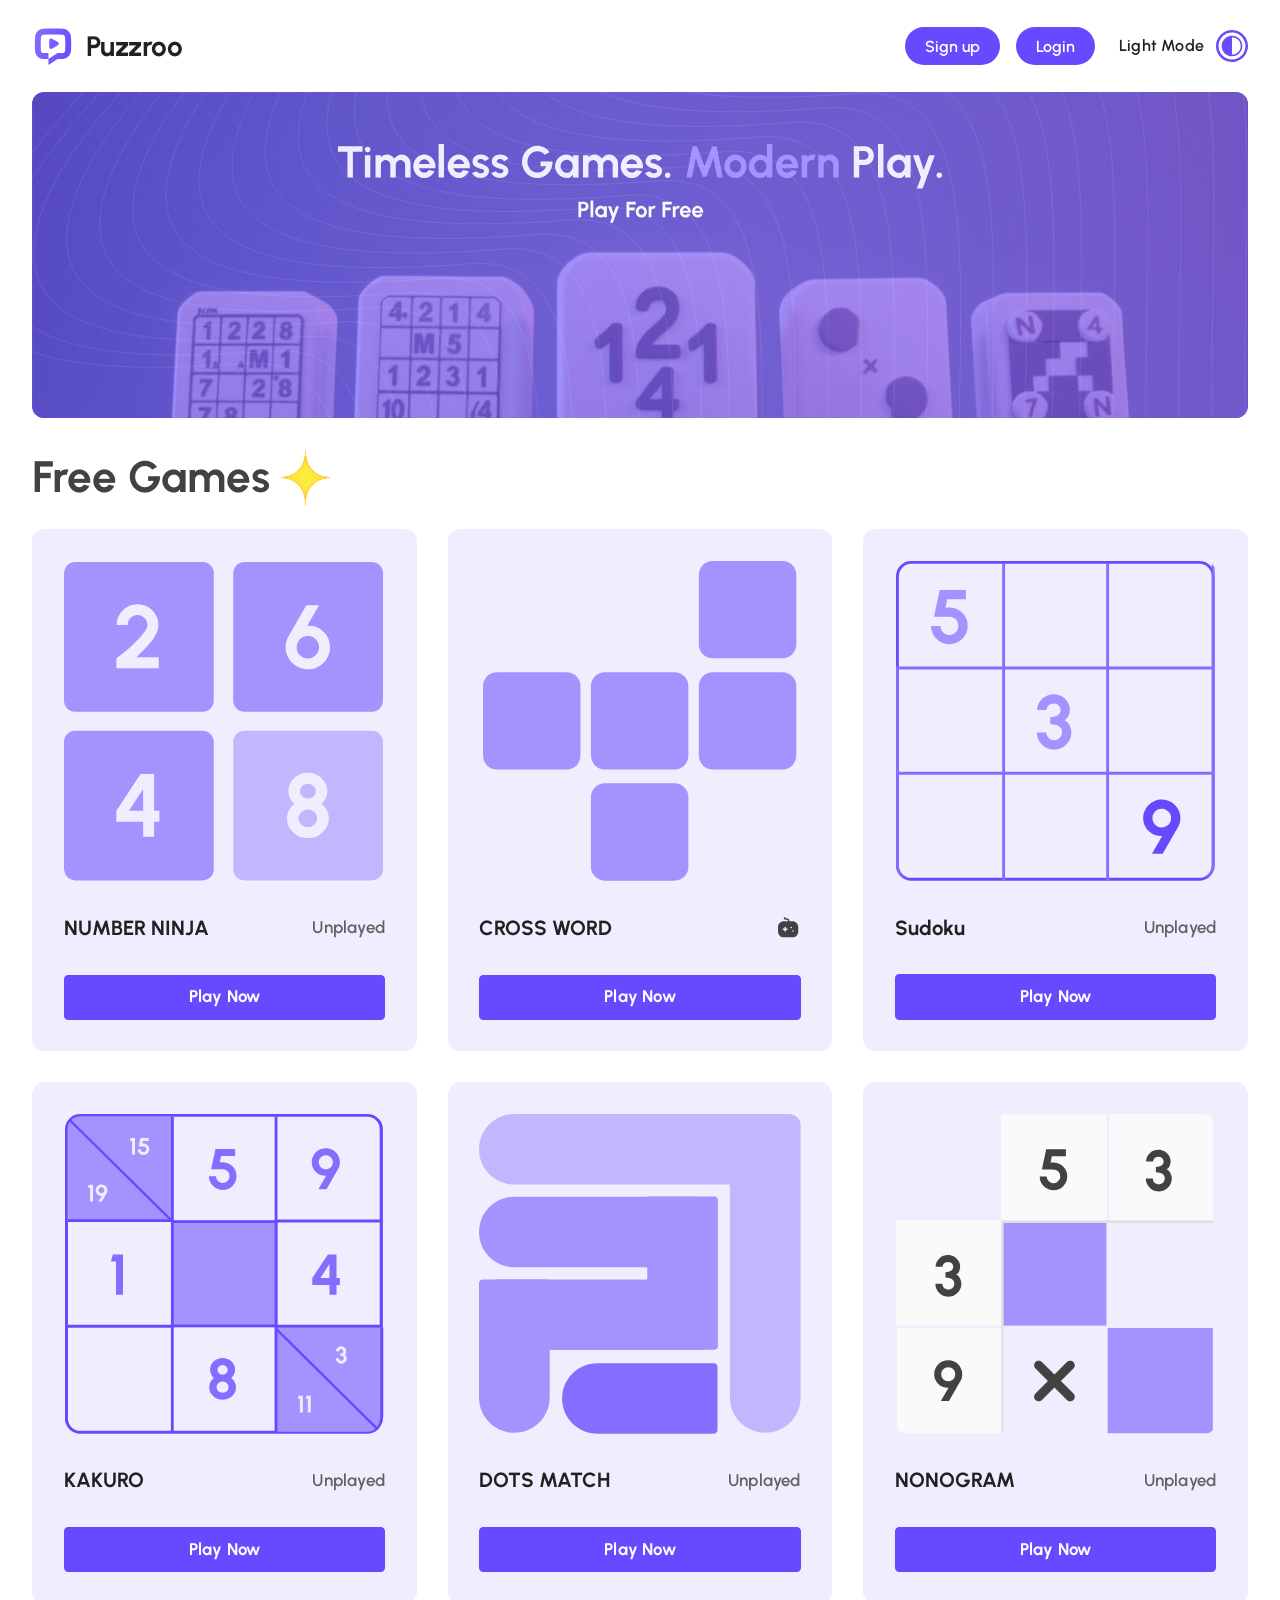
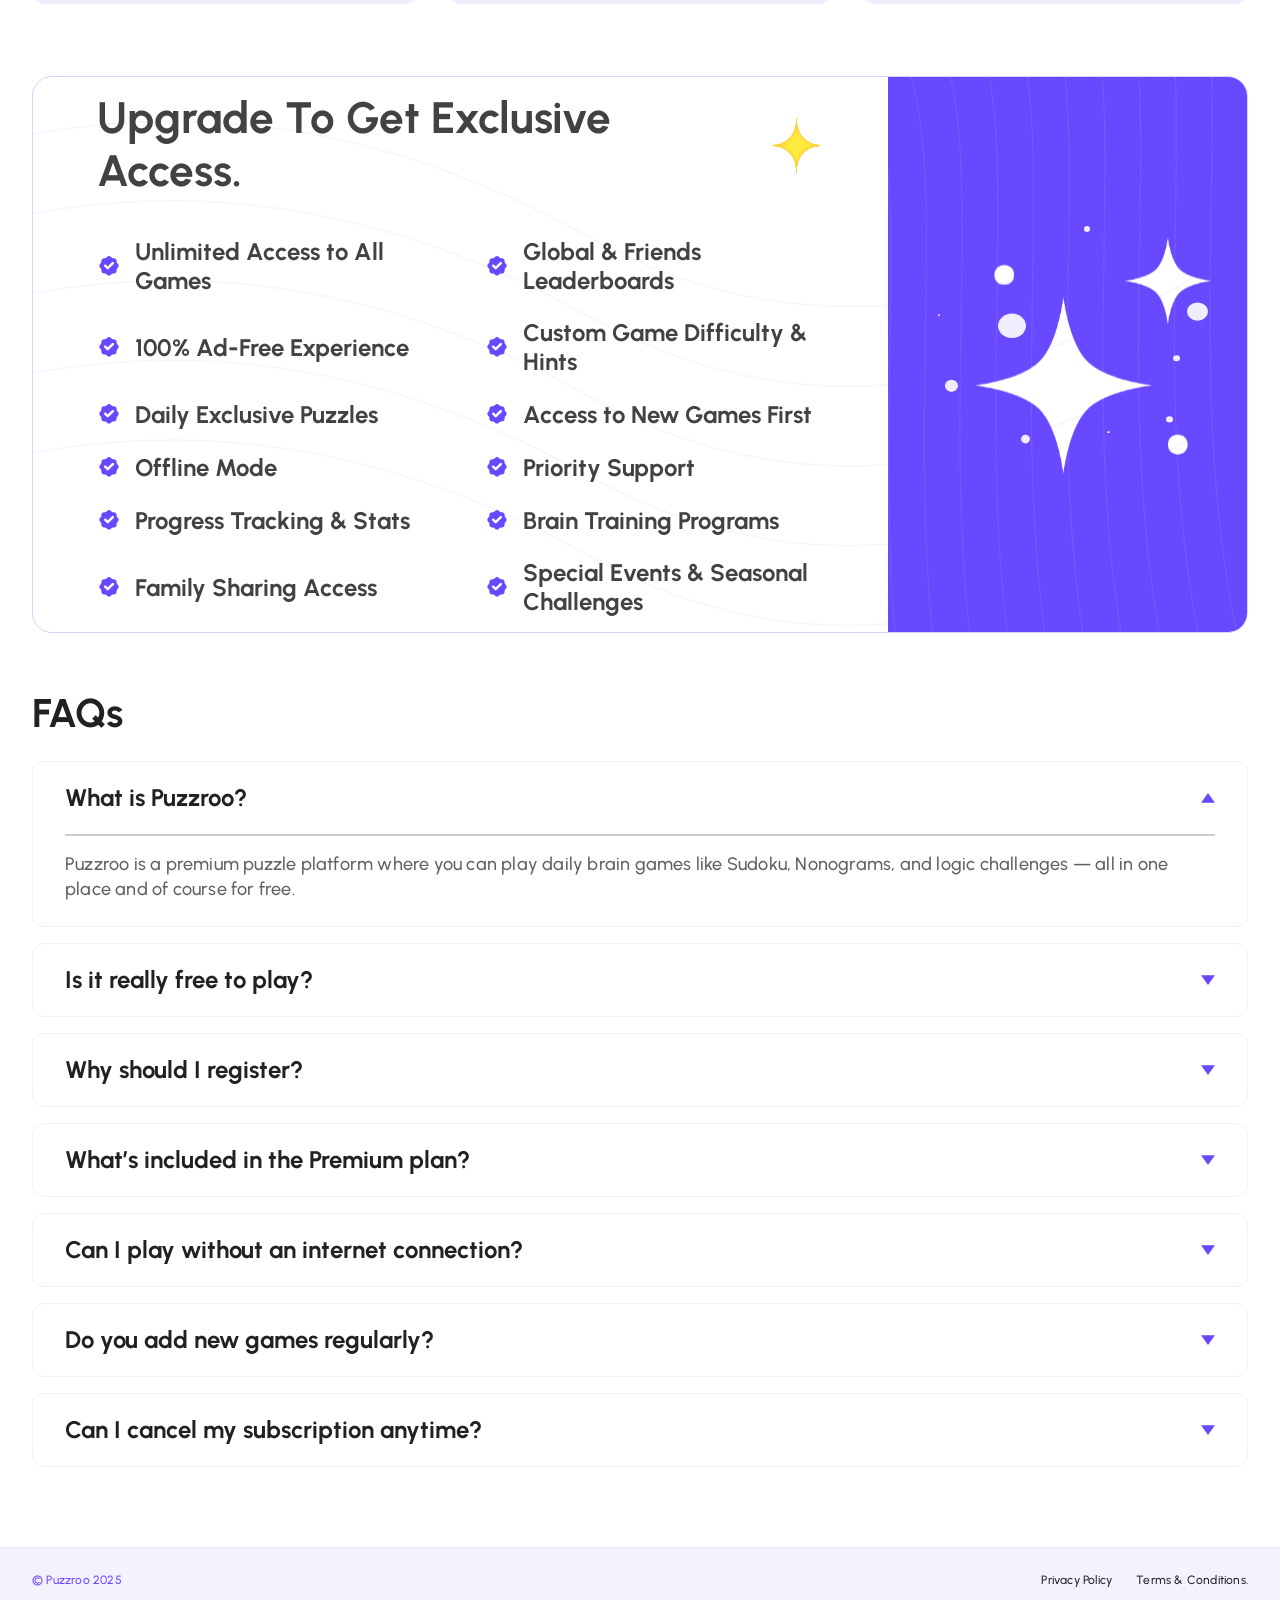
==== commit a3ca8e7f: "Bugs fixes" ====
--- a/index.html
+++ b/index.html
@@ -10,7 +10,7 @@
   <link rel="preconnect" href="https://fonts.gstatic.com" crossorigin>
   <link href="https://fonts.googleapis.com/css2?family=Urbanist:wght@400;500;600;700;800&display=swap" rel="stylesheet">
   <!-- Stylesheet -->
-  <link rel="stylesheet" href="assets/css/main.css">
+  <link rel="stylesheet" href="assets/css/main.css?v=5">
 </head>
 
 <body>
@@ -23,37 +23,28 @@
           <img src="assets/images/Logo.svg" alt="Puzzroo Logo" class="logo-img">
           <span class="brand-text">Puzzroo</span>
         </a>
-        <div class="nav-actions">
+        <div class="nav-right-container">
+          <div class="nav-desktop-buttons">
+            <a href="#signup" class="btn-signup">Sign up</a>
+            <a href="#login" class="btn-login">Login</a>
+          </div>
           <button id="theme-toggle" class="theme-toggle-btn" aria-label="Toggle theme" title="Toggle dark/light mode">
-            <svg class="theme-icon sun-icon" width="20" height="20" viewBox="0 0 24 24" fill="none"
-              stroke="currentColor" stroke-width="2" stroke-linecap="round" stroke-linejoin="round">
-              <circle cx="12" cy="12" r="5"></circle>
-              <line x1="12" y1="1" x2="12" y2="3"></line>
-              <line x1="12" y1="21" x2="12" y2="23"></line>
-              <line x1="4.22" y1="4.22" x2="5.64" y2="5.64"></line>
-              <line x1="18.36" y1="18.36" x2="19.78" y2="19.78"></line>
-              <line x1="1" y1="12" x2="3" y2="12"></line>
-              <line x1="21" y1="12" x2="23" y2="12"></line>
-              <line x1="4.22" y1="19.78" x2="5.64" y2="18.36"></line>
-              <line x1="18.36" y1="5.64" x2="19.78" y2="4.22"></line>
-            </svg>
-            <svg class="theme-icon moon-icon" width="20" height="20" viewBox="0 0 24 24" fill="none"
-              stroke="currentColor" stroke-width="2" stroke-linecap="round" stroke-linejoin="round">
-              <path d="M21 12.79A9 9 0 1 1 11.21 3 7 7 0 0 0 21 12.79z"></path>
+            <span class="theme-toggle-text">Light Mode</span>
+            <img src="assets/images/Lightmode.svg" alt="Light Mode" class="theme-icon light-icon" width="32"
+              height="32">
+            <img src="assets/images/Darkmode.svg" alt="Dark Mode" class="theme-icon dark-icon" width="32" height="32">
+          </button>
+          <!-- Mobile Menu Toggle Button (24px x 21px Icon) -->
+          <button id="mobile-menu-btn" class="mobile-menu-btn" aria-label="Toggle navigation menu"
+            aria-expanded="false">
+            <svg class="hamburger-icon" width="24" height="21" viewBox="0 0 24 21" fill="none"
+              xmlns="http://www.w3.org/2000/svg">
+              <path
+                d="M1.45833 2.91667H21.875C22.75 2.91667 23.3333 2.33333 23.3333 1.45833C23.3333 0.583333 22.75 0 21.875 0H1.45833C0.583333 0 0 0.583333 0 1.45833C0 2.33333 0.583333 2.91667 1.45833 2.91667ZM1.45833 11.6667H21.875C22.75 11.6667 23.3333 11.0833 23.3333 10.2083C23.3333 9.33333 22.75 8.75 21.875 8.75H1.45833C0.583333 8.75 0 9.33333 0 10.2083C0 11.0833 0.583333 11.6667 1.45833 11.6667ZM1.45833 20.4167H21.875C22.75 20.4167 23.3333 19.8333 23.3333 18.9583C23.3333 18.0833 22.75 17.5 21.875 17.5H1.45833C0.583333 17.5 0 18.0833 0 18.9583C0 19.8333 0.583333 20.4167 1.45833 20.4167Z"
+                fill="currentColor" />
             </svg>
           </button>
-          <a href="#signup" class="btn-signup">Sign up</a>
-          <a href="#login" class="btn-login">Login</a>
-        </div>
-        <!-- Mobile Menu Toggle Button (24px x 21px Icon) -->
-        <button id="mobile-menu-btn" class="mobile-menu-btn" aria-label="Toggle navigation menu" aria-expanded="false">
-          <svg class="hamburger-icon" width="24" height="21" viewBox="0 0 24 21" fill="none"
-            xmlns="http://www.w3.org/2000/svg">
-            <path
-              d="M1.45833 2.91667H21.875C22.75 2.91667 23.3333 2.33333 23.3333 1.45833C23.3333 0.583333 22.75 0 21.875 0H1.45833C0.583333 0 0 0.583333 0 1.45833C0 2.33333 0.583333 2.91667 1.45833 2.91667ZM1.45833 11.6667H21.875C22.75 11.6667 23.3333 11.0833 23.3333 10.2083C23.3333 9.33333 22.75 8.75 21.875 8.75H1.45833C0.583333 8.75 0 9.33333 0 10.2083C0 11.0833 0.583333 11.6667 1.45833 11.6667ZM1.45833 20.4167H21.875C22.75 20.4167 23.3333 19.8333 23.3333 18.9583C23.3333 18.0833 22.75 17.5 21.875 17.5H1.45833C0.583333 17.5 0 18.0833 0 18.9583C0 19.8333 0.583333 20.4167 1.45833 20.4167Z"
-              fill="currentColor" />
-          </svg>
-        </button>
+        </div>
       </nav>
 
       <!-- Mobile Navigation Overlay & Drawer -->
@@ -196,12 +187,196 @@
       <section class="premium-section" id="premium">
         <!-- Mobile Heading (shown on mobile viewport) -->
         <h2 class="premium-heading-mobile">
-          <img src="assets/images/Ellipse.svg" alt="Sparkle" class="heading-sparkle-icon" width="28" height="28">
+          <img src="assets/images/Ellipse.svg" alt="Sparkle" class="heading-sparkle-icon" width="55" height="55">
           Upgrade to get Exclusive Access.
         </h2>
 
         <div class="premium-card">
-          <!-- Background Wavy Contour Lines -->
+
+          <!-- Left Content Block -->
+          <div class="premium-content-left">
+            <h2 class="premium-heading-desktop">
+              Upgrade To Get Exclusive Access.
+              <img src="assets/images/Ellipse.svg" alt="Sparkle" class="heading-sparkle-icon" width="55" height="55">
+            </h2>
+
+            <ul class="premium-features-grid">
+              <!-- Item 1 -->
+              <li class="feature-item">
+                <span class="feature-check-icon">
+                  <svg width="22" height="22" viewBox="0 0 22 22" fill="none" xmlns="http://www.w3.org/2000/svg">
+                    <path class="check-bg" fill-rule="evenodd" clip-rule="evenodd"
+                      d="M11 1C11.7 1 12.3 1.3 12.8 1.8L13.4 2.4C13.7 2.7 14.2 2.9 14.6 2.9H15.5C16.9 2.9 18 4 18 5.4V6.3C18 6.7 18.2 7.2 18.5 7.5L19.1 8.1C19.6 8.6 19.9 9.2 19.9 9.9C19.9 10.6 19.6 11.2 19.1 11.7L18.5 12.3C18.2 12.6 18 13.1 18 13.5V14.4C18 15.8 16.9 16.9 15.5 16.9H14.6C14.2 16.9 13.7 17.1 13.4 17.4L12.8 18C12.3 18.5 11.7 18.8 11 18.8C10.3 18.8 9.7 18.5 9.2 18L8.6 17.4C8.3 17.1 7.8 16.9 7.4 16.9H6.5C5.1 16.9 4 15.8 4 14.4V13.5C4 13.1 3.8 12.6 3.5 12.3L2.9 11.7C2.4 11.2 2.1 10.6 2.1 9.9C2.1 9.2 2.4 8.6 2.9 8.1L3.5 7.5C3.8 7.2 4 6.7 4 6.3V5.4C4 4 5.1 2.9 6.5 2.9H7.4C7.8 2.9 8.3 2.7 8.6 2.4L9.2 1.8C9.7 1.3 10.3 1 11 1Z"
+                      fill="#6949FF" />
+                    <path class="check-mark" d="M7.5 9.8L9.8 12.1L14.5 7.4" stroke="white" stroke-width="2.2"
+                      stroke-linecap="round" stroke-linejoin="round" />
+                  </svg>
+                </span>
+                <span class="feature-text">Unlimited Access to All Games</span>
+              </li>
+
+              <!-- Item 2 -->
+              <li class="feature-item">
+                <span class="feature-check-icon">
+                  <svg width="22" height="22" viewBox="0 0 22 22" fill="none" xmlns="http://www.w3.org/2000/svg">
+                    <path class="check-bg" fill-rule="evenodd" clip-rule="evenodd"
+                      d="M11 1C11.7 1 12.3 1.3 12.8 1.8L13.4 2.4C13.7 2.7 14.2 2.9 14.6 2.9H15.5C16.9 2.9 18 4 18 5.4V6.3C18 6.7 18.2 7.2 18.5 7.5L19.1 8.1C19.6 8.6 19.9 9.2 19.9 9.9C19.9 10.6 19.6 11.2 19.1 11.7L18.5 12.3C18.2 12.6 18 13.1 18 13.5V14.4C18 15.8 16.9 16.9 15.5 16.9H14.6C14.2 16.9 13.7 17.1 13.4 17.4L12.8 18C12.3 18.5 11.7 18.8 11 18.8C10.3 18.8 9.7 18.5 9.2 18L8.6 17.4C8.3 17.1 7.8 16.9 7.4 16.9H6.5C5.1 16.9 4 15.8 4 14.4V13.5C4 13.1 3.8 12.6 3.5 12.3L2.9 11.7C2.4 11.2 2.1 10.6 2.1 9.9C2.1 9.2 2.4 8.6 2.9 8.1L3.5 7.5C3.8 7.2 4 6.7 4 6.3V5.4C4 4 5.1 2.9 6.5 2.9H7.4C7.8 2.9 8.3 2.7 8.6 2.4L9.2 1.8C9.7 1.3 10.3 1 11 1Z"
+                      fill="#6949FF" />
+                    <path class="check-mark" d="M7.5 9.8L9.8 12.1L14.5 7.4" stroke="white" stroke-width="2.2"
+                      stroke-linecap="round" stroke-linejoin="round" />
+                  </svg>
+                </span>
+                <span class="feature-text">100% Ad-Free Experience</span>
+              </li>
+
+              <!-- Item 3 -->
+              <li class="feature-item">
+                <span class="feature-check-icon">
+                  <svg width="22" height="22" viewBox="0 0 22 22" fill="none" xmlns="http://www.w3.org/2000/svg">
+                    <path class="check-bg" fill-rule="evenodd" clip-rule="evenodd"
+                      d="M11 1C11.7 1 12.3 1.3 12.8 1.8L13.4 2.4C13.7 2.7 14.2 2.9 14.6 2.9H15.5C16.9 2.9 18 4 18 5.4V6.3C18 6.7 18.2 7.2 18.5 7.5L19.1 8.1C19.6 8.6 19.9 9.2 19.9 9.9C19.9 10.6 19.6 11.2 19.1 11.7L18.5 12.3C18.2 12.6 18 13.1 18 13.5V14.4C18 15.8 16.9 16.9 15.5 16.9H14.6C14.2 16.9 13.7 17.1 13.4 17.4L12.8 18C12.3 18.5 11.7 18.8 11 18.8C10.3 18.8 9.7 18.5 9.2 18L8.6 17.4C8.3 17.1 7.8 16.9 7.4 16.9H6.5C5.1 16.9 4 15.8 4 14.4V13.5C4 13.1 3.8 12.6 3.5 12.3L2.9 11.7C2.4 11.2 2.1 10.6 2.1 9.9C2.1 9.2 2.4 8.6 2.9 8.1L3.5 7.5C3.8 7.2 4 6.7 4 6.3V5.4C4 4 5.1 2.9 6.5 2.9H7.4C7.8 2.9 8.3 2.7 8.6 2.4L9.2 1.8C9.7 1.3 10.3 1 11 1Z"
+                      fill="#6949FF" />
+                    <path class="check-mark" d="M7.5 9.8L9.8 12.1L14.5 7.4" stroke="white" stroke-width="2.2"
+                      stroke-linecap="round" stroke-linejoin="round" />
+                  </svg>
+                </span>
+                <span class="feature-text">Daily Exclusive Puzzles</span>
+              </li>
+
+              <!-- Item 4 -->
+              <li class="feature-item">
+                <span class="feature-check-icon">
+                  <svg width="22" height="22" viewBox="0 0 22 22" fill="none" xmlns="http://www.w3.org/2000/svg">
+                    <path class="check-bg" fill-rule="evenodd" clip-rule="evenodd"
+                      d="M11 1C11.7 1 12.3 1.3 12.8 1.8L13.4 2.4C13.7 2.7 14.2 2.9 14.6 2.9H15.5C16.9 2.9 18 4 18 5.4V6.3C18 6.7 18.2 7.2 18.5 7.5L19.1 8.1C19.6 8.6 19.9 9.2 19.9 9.9C19.9 10.6 19.6 11.2 19.1 11.7L18.5 12.3C18.2 12.6 18 13.1 18 13.5V14.4C18 15.8 16.9 16.9 15.5 16.9H14.6C14.2 16.9 13.7 17.1 13.4 17.4L12.8 18C12.3 18.5 11.7 18.8 11 18.8C10.3 18.8 9.7 18.5 9.2 18L8.6 17.4C8.3 17.1 7.8 16.9 7.4 16.9H6.5C5.1 16.9 4 15.8 4 14.4V13.5C4 13.1 3.8 12.6 3.5 12.3L2.9 11.7C2.4 11.2 2.1 10.6 2.1 9.9C2.1 9.2 2.4 8.6 2.9 8.1L3.5 7.5C3.8 7.2 4 6.7 4 6.3V5.4C4 4 5.1 2.9 6.5 2.9H7.4C7.8 2.9 8.3 2.7 8.6 2.4L9.2 1.8C9.7 1.3 10.3 1 11 1Z"
+                      fill="#6949FF" />
+                    <path class="check-mark" d="M7.5 9.8L9.8 12.1L14.5 7.4" stroke="white" stroke-width="2.2"
+                      stroke-linecap="round" stroke-linejoin="round" />
+                  </svg>
+                </span>
+                <span class="feature-text">Offline Mode</span>
+              </li>
+
+              <!-- Item 5 -->
+              <li class="feature-item">
+                <span class="feature-check-icon">
+                  <svg width="22" height="22" viewBox="0 0 22 22" fill="none" xmlns="http://www.w3.org/2000/svg">
+                    <path class="check-bg" fill-rule="evenodd" clip-rule="evenodd"
+                      d="M11 1C11.7 1 12.3 1.3 12.8 1.8L13.4 2.4C13.7 2.7 14.2 2.9 14.6 2.9H15.5C16.9 2.9 18 4 18 5.4V6.3C18 6.7 18.2 7.2 18.5 7.5L19.1 8.1C19.6 8.6 19.9 9.2 19.9 9.9C19.9 10.6 19.6 11.2 19.1 11.7L18.5 12.3C18.2 12.6 18 13.1 18 13.5V14.4C18 15.8 16.9 16.9 15.5 16.9H14.6C14.2 16.9 13.7 17.1 13.4 17.4L12.8 18C12.3 18.5 11.7 18.8 11 18.8C10.3 18.8 9.7 18.5 9.2 18L8.6 17.4C8.3 17.1 7.8 16.9 7.4 16.9H6.5C5.1 16.9 4 15.8 4 14.4V13.5C4 13.1 3.8 12.6 3.5 12.3L2.9 11.7C2.4 11.2 2.1 10.6 2.1 9.9C2.1 9.2 2.4 8.6 2.9 8.1L3.5 7.5C3.8 7.2 4 6.7 4 6.3V5.4C4 4 5.1 2.9 6.5 2.9H7.4C7.8 2.9 8.3 2.7 8.6 2.4L9.2 1.8C9.7 1.3 10.3 1 11 1Z"
+                      fill="#6949FF" />
+                    <path class="check-mark" d="M7.5 9.8L9.8 12.1L14.5 7.4" stroke="white" stroke-width="2.2"
+                      stroke-linecap="round" stroke-linejoin="round" />
+                  </svg>
+                </span>
+                <span class="feature-text">Progress Tracking & Stats</span>
+              </li>
+
+              <!-- Item 6 -->
+              <li class="feature-item">
+                <span class="feature-check-icon">
+                  <svg width="22" height="22" viewBox="0 0 22 22" fill="none" xmlns="http://www.w3.org/2000/svg">
+                    <path class="check-bg" fill-rule="evenodd" clip-rule="evenodd"
+                      d="M11 1C11.7 1 12.3 1.3 12.8 1.8L13.4 2.4C13.7 2.7 14.2 2.9 14.6 2.9H15.5C16.9 2.9 18 4 18 5.4V6.3C18 6.7 18.2 7.2 18.5 7.5L19.1 8.1C19.6 8.6 19.9 9.2 19.9 9.9C19.9 10.6 19.6 11.2 19.1 11.7L18.5 12.3C18.2 12.6 18 13.1 18 13.5V14.4C18 15.8 16.9 16.9 15.5 16.9H14.6C14.2 16.9 13.7 17.1 13.4 17.4L12.8 18C12.3 18.5 11.7 18.8 11 18.8C10.3 18.8 9.7 18.5 9.2 18L8.6 17.4C8.3 17.1 7.8 16.9 7.4 16.9H6.5C5.1 16.9 4 15.8 4 14.4V13.5C4 13.1 3.8 12.6 3.5 12.3L2.9 11.7C2.4 11.2 2.1 10.6 2.1 9.9C2.1 9.2 2.4 8.6 2.9 8.1L3.5 7.5C3.8 7.2 4 6.7 4 6.3V5.4C4 4 5.1 2.9 6.5 2.9H7.4C7.8 2.9 8.3 2.7 8.6 2.4L9.2 1.8C9.7 1.3 10.3 1 11 1Z"
+                      fill="#6949FF" />
+                    <path class="check-mark" d="M7.5 9.8L9.8 12.1L14.5 7.4" stroke="white" stroke-width="2.2"
+                      stroke-linecap="round" stroke-linejoin="round" />
+                  </svg>
+                </span>
+                <span class="feature-text">Family Sharing Access</span>
+              </li>
+
+              <!-- Item 7 -->
+              <li class="feature-item">
+                <span class="feature-check-icon">
+                  <svg width="22" height="22" viewBox="0 0 22 22" fill="none" xmlns="http://www.w3.org/2000/svg">
+                    <path class="check-bg" fill-rule="evenodd" clip-rule="evenodd"
+                      d="M11 1C11.7 1 12.3 1.3 12.8 1.8L13.4 2.4C13.7 2.7 14.2 2.9 14.6 2.9H15.5C16.9 2.9 18 4 18 5.4V6.3C18 6.7 18.2 7.2 18.5 7.5L19.1 8.1C19.6 8.6 19.9 9.2 19.9 9.9C19.9 10.6 19.6 11.2 19.1 11.7L18.5 12.3C18.2 12.6 18 13.1 18 13.5V14.4C18 15.8 16.9 16.9 15.5 16.9H14.6C14.2 16.9 13.7 17.1 13.4 17.4L12.8 18C12.3 18.5 11.7 18.8 11 18.8C10.3 18.8 9.7 18.5 9.2 18L8.6 17.4C8.3 17.1 7.8 16.9 7.4 16.9H6.5C5.1 16.9 4 15.8 4 14.4V13.5C4 13.1 3.8 12.6 3.5 12.3L2.9 11.7C2.4 11.2 2.1 10.6 2.1 9.9C2.1 9.2 2.4 8.6 2.9 8.1L3.5 7.5C3.8 7.2 4 6.7 4 6.3V5.4C4 4 5.1 2.9 6.5 2.9H7.4C7.8 2.9 8.3 2.7 8.6 2.4L9.2 1.8C9.7 1.3 10.3 1 11 1Z"
+                      fill="#6949FF" />
+                    <path class="check-mark" d="M7.5 9.8L9.8 12.1L14.5 7.4" stroke="white" stroke-width="2.2"
+                      stroke-linecap="round" stroke-linejoin="round" />
+                  </svg>
+                </span>
+                <span class="feature-text">Global & Friends Leaderboards</span>
+              </li>
+
+              <!-- Item 8 -->
+              <li class="feature-item">
+                <span class="feature-check-icon">
+                  <svg width="22" height="22" viewBox="0 0 22 22" fill="none" xmlns="http://www.w3.org/2000/svg">
+                    <path class="check-bg" fill-rule="evenodd" clip-rule="evenodd"
+                      d="M11 1C11.7 1 12.3 1.3 12.8 1.8L13.4 2.4C13.7 2.7 14.2 2.9 14.6 2.9H15.5C16.9 2.9 18 4 18 5.4V6.3C18 6.7 18.2 7.2 18.5 7.5L19.1 8.1C19.6 8.6 19.9 9.2 19.9 9.9C19.9 10.6 19.6 11.2 19.1 11.7L18.5 12.3C18.2 12.6 18 13.1 18 13.5V14.4C18 15.8 16.9 16.9 15.5 16.9H14.6C14.2 16.9 13.7 17.1 13.4 17.4L12.8 18C12.3 18.5 11.7 18.8 11 18.8C10.3 18.8 9.7 18.5 9.2 18L8.6 17.4C8.3 17.1 7.8 16.9 7.4 16.9H6.5C5.1 16.9 4 15.8 4 14.4V13.5C4 13.1 3.8 12.6 3.5 12.3L2.9 11.7C2.4 11.2 2.1 10.6 2.1 9.9C2.1 9.2 2.4 8.6 2.9 8.1L3.5 7.5C3.8 7.2 4 6.7 4 6.3V5.4C4 4 5.1 2.9 6.5 2.9H7.4C7.8 2.9 8.3 2.7 8.6 2.4L9.2 1.8C9.7 1.3 10.3 1 11 1Z"
+                      fill="#6949FF" />
+                    <path class="check-mark" d="M7.5 9.8L9.8 12.1L14.5 7.4" stroke="white" stroke-width="2.2"
+                      stroke-linecap="round" stroke-linejoin="round" />
+                  </svg>
+                </span>
+                <span class="feature-text">Custom Game Difficulty & Hints</span>
+              </li>
+
+              <!-- Item 9 -->
+              <li class="feature-item">
+                <span class="feature-check-icon">
+                  <svg width="22" height="22" viewBox="0 0 22 22" fill="none" xmlns="http://www.w3.org/2000/svg">
+                    <path class="check-bg" fill-rule="evenodd" clip-rule="evenodd"
+                      d="M11 1C11.7 1 12.3 1.3 12.8 1.8L13.4 2.4C13.7 2.7 14.2 2.9 14.6 2.9H15.5C16.9 2.9 18 4 18 5.4V6.3C18 6.7 18.2 7.2 18.5 7.5L19.1 8.1C19.6 8.6 19.9 9.2 19.9 9.9C19.9 10.6 19.6 11.2 19.1 11.7L18.5 12.3C18.2 12.6 18 13.1 18 13.5V14.4C18 15.8 16.9 16.9 15.5 16.9H14.6C14.2 16.9 13.7 17.1 13.4 17.4L12.8 18C12.3 18.5 11.7 18.8 11 18.8C10.3 18.8 9.7 18.5 9.2 18L8.6 17.4C8.3 17.1 7.8 16.9 7.4 16.9H6.5C5.1 16.9 4 15.8 4 14.4V13.5C4 13.1 3.8 12.6 3.5 12.3L2.9 11.7C2.4 11.2 2.1 10.6 2.1 9.9C2.1 9.2 2.4 8.6 2.9 8.1L3.5 7.5C3.8 7.2 4 6.7 4 6.3V5.4C4 4 5.1 2.9 6.5 2.9H7.4C7.8 2.9 8.3 2.7 8.6 2.4L9.2 1.8C9.7 1.3 10.3 1 11 1Z"
+                      fill="#6949FF" />
+                    <path class="check-mark" d="M7.5 9.8L9.8 12.1L14.5 7.4" stroke="white" stroke-width="2.2"
+                      stroke-linecap="round" stroke-linejoin="round" />
+                  </svg>
+                </span>
+                <span class="feature-text">Access to New Games First</span>
+              </li>
+
+              <!-- Item 10 -->
+              <li class="feature-item">
+                <span class="feature-check-icon">
+                  <svg width="22" height="22" viewBox="0 0 22 22" fill="none" xmlns="http://www.w3.org/2000/svg">
+                    <path class="check-bg" fill-rule="evenodd" clip-rule="evenodd"
+                      d="M11 1C11.7 1 12.3 1.3 12.8 1.8L13.4 2.4C13.7 2.7 14.2 2.9 14.6 2.9H15.5C16.9 2.9 18 4 18 5.4V6.3C18 6.7 18.2 7.2 18.5 7.5L19.1 8.1C19.6 8.6 19.9 9.2 19.9 9.9C19.9 10.6 19.6 11.2 19.1 11.7L18.5 12.3C18.2 12.6 18 13.1 18 13.5V14.4C18 15.8 16.9 16.9 15.5 16.9H14.6C14.2 16.9 13.7 17.1 13.4 17.4L12.8 18C12.3 18.5 11.7 18.8 11 18.8C10.3 18.8 9.7 18.5 9.2 18L8.6 17.4C8.3 17.1 7.8 16.9 7.4 16.9H6.5C5.1 16.9 4 15.8 4 14.4V13.5C4 13.1 3.8 12.6 3.5 12.3L2.9 11.7C2.4 11.2 2.1 10.6 2.1 9.9C2.1 9.2 2.4 8.6 2.9 8.1L3.5 7.5C3.8 7.2 4 6.7 4 6.3V5.4C4 4 5.1 2.9 6.5 2.9H7.4C7.8 2.9 8.3 2.7 8.6 2.4L9.2 1.8C9.7 1.3 10.3 1 11 1Z"
+                      fill="#6949FF" />
+                    <path class="check-mark" d="M7.5 9.8L9.8 12.1L14.5 7.4" stroke="white" stroke-width="2.2"
+                      stroke-linecap="round" stroke-linejoin="round" />
+                  </svg>
+                </span>
+                <span class="feature-text">Priority Support</span>
+              </li>
+
+              <!-- Item 11 -->
+              <li class="feature-item">
+                <span class="feature-check-icon">
+                  <svg width="22" height="22" viewBox="0 0 22 22" fill="none" xmlns="http://www.w3.org/2000/svg">
+                    <path class="check-bg" fill-rule="evenodd" clip-rule="evenodd"
+                      d="M11 1C11.7 1 12.3 1.3 12.8 1.8L13.4 2.4C13.7 2.7 14.2 2.9 14.6 2.9H15.5C16.9 2.9 18 4 18 5.4V6.3C18 6.7 18.2 7.2 18.5 7.5L19.1 8.1C19.6 8.6 19.9 9.2 19.9 9.9C19.9 10.6 19.6 11.2 19.1 11.7L18.5 12.3C18.2 12.6 18 13.1 18 13.5V14.4C18 15.8 16.9 16.9 15.5 16.9H14.6C14.2 16.9 13.7 17.1 13.4 17.4L12.8 18C12.3 18.5 11.7 18.8 11 18.8C10.3 18.8 9.7 18.5 9.2 18L8.6 17.4C8.3 17.1 7.8 16.9 7.4 16.9H6.5C5.1 16.9 4 15.8 4 14.4V13.5C4 13.1 3.8 12.6 3.5 12.3L2.9 11.7C2.4 11.2 2.1 10.6 2.1 9.9C2.1 9.2 2.4 8.6 2.9 8.1L3.5 7.5C3.8 7.2 4 6.7 4 6.3V5.4C4 4 5.1 2.9 6.5 2.9H7.4C7.8 2.9 8.3 2.7 8.6 2.4L9.2 1.8C9.7 1.3 10.3 1 11 1Z"
+                      fill="#6949FF" />
+                    <path class="check-mark" d="M7.5 9.8L9.8 12.1L14.5 7.4" stroke="white" stroke-width="2.2"
+                      stroke-linecap="round" stroke-linejoin="round" />
+                  </svg>
+                </span>
+                <span class="feature-text">Brain Training Programs</span>
+              </li>
+
+              <!-- Item 12 -->
+              <li class="feature-item">
+                <span class="feature-check-icon">
+                  <svg width="22" height="22" viewBox="0 0 22 22" fill="none" xmlns="http://www.w3.org/2000/svg">
+                    <path class="check-bg" fill-rule="evenodd" clip-rule="evenodd"
+                      d="M11 1C11.7 1 12.3 1.3 12.8 1.8L13.4 2.4C13.7 2.7 14.2 2.9 14.6 2.9H15.5C16.9 2.9 18 4 18 5.4V6.3C18 6.7 18.2 7.2 18.5 7.5L19.1 8.1C19.6 8.6 19.9 9.2 19.9 9.9C19.9 10.6 19.6 11.2 19.1 11.7L18.5 12.3C18.2 12.6 18 13.1 18 13.5V14.4C18 15.8 16.9 16.9 15.5 16.9H14.6C14.2 16.9 13.7 17.1 13.4 17.4L12.8 18C12.3 18.5 11.7 18.8 11 18.8C10.3 18.8 9.7 18.5 9.2 18L8.6 17.4C8.3 17.1 7.8 16.9 7.4 16.9H6.5C5.1 16.9 4 15.8 4 14.4V13.5C4 13.1 3.8 12.6 3.5 12.3L2.9 11.7C2.4 11.2 2.1 10.6 2.1 9.9C2.1 9.2 2.4 8.6 2.9 8.1L3.5 7.5C3.8 7.2 4 6.7 4 6.3V5.4C4 4 5.1 2.9 6.5 2.9H7.4C7.8 2.9 8.3 2.7 8.6 2.4L9.2 1.8C9.7 1.3 10.3 1 11 1Z"
+                      fill="#6949FF" />
+                    <path class="check-mark" d="M7.5 9.8L9.8 12.1L14.5 7.4" stroke="white" stroke-width="2.2"
+                      stroke-linecap="round" stroke-linejoin="round" />
+                  </svg>
+                </span>
+                <span class="feature-text">Special Events & Seasonal Challenges</span>
+              </li>
+            </ul>
+          </div>
+
+          <!-- Right Illustration Block (Premium Right SVG Image) -->
+          <div class="premium-illustration-right">
+            <img src="assets/images/Premium-right.svg" alt="Premium Exclusive Access" class="premium-right-img">
+          </div>
+
+          <!-- Background Wavy Contour Lines (moved to end for proper stacking over illustration) -->
           <svg class="premium-bg-lines" viewBox="0 0 1312 557" fill="none" preserveAspectRatio="none"
             xmlns="http://www.w3.org/2000/svg">
             <path d="M-100 80 Q 250 -20, 600 160 T 1350 60" stroke="rgba(255, 255, 255, 0.05)" stroke-width="1.5" />
@@ -210,205 +385,6 @@
             <path d="M-100 320 Q 250 220, 600 400 T 1350 300" stroke="rgba(255, 255, 255, 0.05)" stroke-width="1.5" />
             <path d="M-100 400 Q 250 300, 600 480 T 1350 380" stroke="rgba(255, 255, 255, 0.05)" stroke-width="1.5" />
           </svg>
-
-          <!-- Left Content Block -->
-          <div class="premium-content-left">
-            <h2 class="premium-heading-desktop">
-              Upgrade To Get Exclusive Access.
-              <img src="assets/images/Ellipse.svg" alt="Sparkle" class="heading-sparkle-icon" width="32" height="32">
-            </h2>
-
-            <ul class="premium-features-grid">
-              <!-- Item 1 -->
-              <li class="feature-item">
-                <span class="feature-check-icon">
-                  <svg width="22" height="22" viewBox="0 0 22 22" fill="none" xmlns="http://www.w3.org/2000/svg">
-                    <path class="check-bg" fill-rule="evenodd" clip-rule="evenodd"
-                      d="M11 1C11.7 1 12.3 1.3 12.8 1.8L13.4 2.4C13.7 2.7 14.2 2.9 14.6 2.9H15.5C16.9 2.9 18 4 18 5.4V6.3C18 6.7 18.2 7.2 18.5 7.5L19.1 8.1C19.6 8.6 19.9 9.2 19.9 9.9C19.9 10.6 19.6 11.2 19.1 11.7L18.5 12.3C18.2 12.6 18 13.1 18 13.5V14.4C18 15.8 16.9 16.9 15.5 16.9H14.6C14.2 16.9 13.7 17.1 13.4 17.4L12.8 18C12.3 18.5 11.7 18.8 11 18.8C10.3 18.8 9.7 18.5 9.2 18L8.6 17.4C8.3 17.1 7.8 16.9 7.4 16.9H6.5C5.1 16.9 4 15.8 4 14.4V13.5C4 13.1 3.8 12.6 3.5 12.3L2.9 11.7C2.4 11.2 2.1 10.6 2.1 9.9C2.1 9.2 2.4 8.6 2.9 8.1L3.5 7.5C3.8 7.2 4 6.7 4 6.3V5.4C4 4 5.1 2.9 6.5 2.9H7.4C7.8 2.9 8.3 2.7 8.6 2.4L9.2 1.8C9.7 1.3 10.3 1 11 1Z"
-                      fill="#6949FF" />
-                    <path class="check-mark" d="M7.5 9.8L9.8 12.1L14.5 7.4" stroke="white" stroke-width="2.2"
-                      stroke-linecap="round" stroke-linejoin="round" />
-                  </svg>
-                </span>
-                <span class="feature-text">Unlimited Access to All Games</span>
-              </li>
-
-              <!-- Item 2 -->
-              <li class="feature-item">
-                <span class="feature-check-icon">
-                  <svg width="22" height="22" viewBox="0 0 22 22" fill="none" xmlns="http://www.w3.org/2000/svg">
-                    <path class="check-bg" fill-rule="evenodd" clip-rule="evenodd"
-                      d="M11 1C11.7 1 12.3 1.3 12.8 1.8L13.4 2.4C13.7 2.7 14.2 2.9 14.6 2.9H15.5C16.9 2.9 18 4 18 5.4V6.3C18 6.7 18.2 7.2 18.5 7.5L19.1 8.1C19.6 8.6 19.9 9.2 19.9 9.9C19.9 10.6 19.6 11.2 19.1 11.7L18.5 12.3C18.2 12.6 18 13.1 18 13.5V14.4C18 15.8 16.9 16.9 15.5 16.9H14.6C14.2 16.9 13.7 17.1 13.4 17.4L12.8 18C12.3 18.5 11.7 18.8 11 18.8C10.3 18.8 9.7 18.5 9.2 18L8.6 17.4C8.3 17.1 7.8 16.9 7.4 16.9H6.5C5.1 16.9 4 15.8 4 14.4V13.5C4 13.1 3.8 12.6 3.5 12.3L2.9 11.7C2.4 11.2 2.1 10.6 2.1 9.9C2.1 9.2 2.4 8.6 2.9 8.1L3.5 7.5C3.8 7.2 4 6.7 4 6.3V5.4C4 4 5.1 2.9 6.5 2.9H7.4C7.8 2.9 8.3 2.7 8.6 2.4L9.2 1.8C9.7 1.3 10.3 1 11 1Z"
-                      fill="#6949FF" />
-                    <path class="check-mark" d="M7.5 9.8L9.8 12.1L14.5 7.4" stroke="white" stroke-width="2.2"
-                      stroke-linecap="round" stroke-linejoin="round" />
-                  </svg>
-                </span>
-                <span class="feature-text">100% Ad-Free Experience</span>
-              </li>
-
-              <!-- Item 3 -->
-              <li class="feature-item">
-                <span class="feature-check-icon">
-                  <svg width="22" height="22" viewBox="0 0 22 22" fill="none" xmlns="http://www.w3.org/2000/svg">
-                    <path class="check-bg" fill-rule="evenodd" clip-rule="evenodd"
-                      d="M11 1C11.7 1 12.3 1.3 12.8 1.8L13.4 2.4C13.7 2.7 14.2 2.9 14.6 2.9H15.5C16.9 2.9 18 4 18 5.4V6.3C18 6.7 18.2 7.2 18.5 7.5L19.1 8.1C19.6 8.6 19.9 9.2 19.9 9.9C19.9 10.6 19.6 11.2 19.1 11.7L18.5 12.3C18.2 12.6 18 13.1 18 13.5V14.4C18 15.8 16.9 16.9 15.5 16.9H14.6C14.2 16.9 13.7 17.1 13.4 17.4L12.8 18C12.3 18.5 11.7 18.8 11 18.8C10.3 18.8 9.7 18.5 9.2 18L8.6 17.4C8.3 17.1 7.8 16.9 7.4 16.9H6.5C5.1 16.9 4 15.8 4 14.4V13.5C4 13.1 3.8 12.6 3.5 12.3L2.9 11.7C2.4 11.2 2.1 10.6 2.1 9.9C2.1 9.2 2.4 8.6 2.9 8.1L3.5 7.5C3.8 7.2 4 6.7 4 6.3V5.4C4 4 5.1 2.9 6.5 2.9H7.4C7.8 2.9 8.3 2.7 8.6 2.4L9.2 1.8C9.7 1.3 10.3 1 11 1Z"
-                      fill="#6949FF" />
-                    <path class="check-mark" d="M7.5 9.8L9.8 12.1L14.5 7.4" stroke="white" stroke-width="2.2"
-                      stroke-linecap="round" stroke-linejoin="round" />
-                  </svg>
-                </span>
-                <span class="feature-text">Daily Exclusive Puzzles</span>
-              </li>
-
-              <!-- Item 4 -->
-              <li class="feature-item">
-                <span class="feature-check-icon">
-                  <svg width="22" height="22" viewBox="0 0 22 22" fill="none" xmlns="http://www.w3.org/2000/svg">
-                    <path class="check-bg" fill-rule="evenodd" clip-rule="evenodd"
-                      d="M11 1C11.7 1 12.3 1.3 12.8 1.8L13.4 2.4C13.7 2.7 14.2 2.9 14.6 2.9H15.5C16.9 2.9 18 4 18 5.4V6.3C18 6.7 18.2 7.2 18.5 7.5L19.1 8.1C19.6 8.6 19.9 9.2 19.9 9.9C19.9 10.6 19.6 11.2 19.1 11.7L18.5 12.3C18.2 12.6 18 13.1 18 13.5V14.4C18 15.8 16.9 16.9 15.5 16.9H14.6C14.2 16.9 13.7 17.1 13.4 17.4L12.8 18C12.3 18.5 11.7 18.8 11 18.8C10.3 18.8 9.7 18.5 9.2 18L8.6 17.4C8.3 17.1 7.8 16.9 7.4 16.9H6.5C5.1 16.9 4 15.8 4 14.4V13.5C4 13.1 3.8 12.6 3.5 12.3L2.9 11.7C2.4 11.2 2.1 10.6 2.1 9.9C2.1 9.2 2.4 8.6 2.9 8.1L3.5 7.5C3.8 7.2 4 6.7 4 6.3V5.4C4 4 5.1 2.9 6.5 2.9H7.4C7.8 2.9 8.3 2.7 8.6 2.4L9.2 1.8C9.7 1.3 10.3 1 11 1Z"
-                      fill="#6949FF" />
-                    <path class="check-mark" d="M7.5 9.8L9.8 12.1L14.5 7.4" stroke="white" stroke-width="2.2"
-                      stroke-linecap="round" stroke-linejoin="round" />
-                  </svg>
-                </span>
-                <span class="feature-text">Offline Mode</span>
-              </li>
-
-              <!-- Item 5 -->
-              <li class="feature-item">
-                <span class="feature-check-icon">
-                  <svg width="22" height="22" viewBox="0 0 22 22" fill="none" xmlns="http://www.w3.org/2000/svg">
-                    <path class="check-bg" fill-rule="evenodd" clip-rule="evenodd"
-                      d="M11 1C11.7 1 12.3 1.3 12.8 1.8L13.4 2.4C13.7 2.7 14.2 2.9 14.6 2.9H15.5C16.9 2.9 18 4 18 5.4V6.3C18 6.7 18.2 7.2 18.5 7.5L19.1 8.1C19.6 8.6 19.9 9.2 19.9 9.9C19.9 10.6 19.6 11.2 19.1 11.7L18.5 12.3C18.2 12.6 18 13.1 18 13.5V14.4C18 15.8 16.9 16.9 15.5 16.9H14.6C14.2 16.9 13.7 17.1 13.4 17.4L12.8 18C12.3 18.5 11.7 18.8 11 18.8C10.3 18.8 9.7 18.5 9.2 18L8.6 17.4C8.3 17.1 7.8 16.9 7.4 16.9H6.5C5.1 16.9 4 15.8 4 14.4V13.5C4 13.1 3.8 12.6 3.5 12.3L2.9 11.7C2.4 11.2 2.1 10.6 2.1 9.9C2.1 9.2 2.4 8.6 2.9 8.1L3.5 7.5C3.8 7.2 4 6.7 4 6.3V5.4C4 4 5.1 2.9 6.5 2.9H7.4C7.8 2.9 8.3 2.7 8.6 2.4L9.2 1.8C9.7 1.3 10.3 1 11 1Z"
-                      fill="#6949FF" />
-                    <path class="check-mark" d="M7.5 9.8L9.8 12.1L14.5 7.4" stroke="white" stroke-width="2.2"
-                      stroke-linecap="round" stroke-linejoin="round" />
-                  </svg>
-                </span>
-                <span class="feature-text">Progress Tracking & Stats</span>
-              </li>
-
-              <!-- Item 6 -->
-              <li class="feature-item">
-                <span class="feature-check-icon">
-                  <svg width="22" height="22" viewBox="0 0 22 22" fill="none" xmlns="http://www.w3.org/2000/svg">
-                    <path class="check-bg" fill-rule="evenodd" clip-rule="evenodd"
-                      d="M11 1C11.7 1 12.3 1.3 12.8 1.8L13.4 2.4C13.7 2.7 14.2 2.9 14.6 2.9H15.5C16.9 2.9 18 4 18 5.4V6.3C18 6.7 18.2 7.2 18.5 7.5L19.1 8.1C19.6 8.6 19.9 9.2 19.9 9.9C19.9 10.6 19.6 11.2 19.1 11.7L18.5 12.3C18.2 12.6 18 13.1 18 13.5V14.4C18 15.8 16.9 16.9 15.5 16.9H14.6C14.2 16.9 13.7 17.1 13.4 17.4L12.8 18C12.3 18.5 11.7 18.8 11 18.8C10.3 18.8 9.7 18.5 9.2 18L8.6 17.4C8.3 17.1 7.8 16.9 7.4 16.9H6.5C5.1 16.9 4 15.8 4 14.4V13.5C4 13.1 3.8 12.6 3.5 12.3L2.9 11.7C2.4 11.2 2.1 10.6 2.1 9.9C2.1 9.2 2.4 8.6 2.9 8.1L3.5 7.5C3.8 7.2 4 6.7 4 6.3V5.4C4 4 5.1 2.9 6.5 2.9H7.4C7.8 2.9 8.3 2.7 8.6 2.4L9.2 1.8C9.7 1.3 10.3 1 11 1Z"
-                      fill="#6949FF" />
-                    <path class="check-mark" d="M7.5 9.8L9.8 12.1L14.5 7.4" stroke="white" stroke-width="2.2"
-                      stroke-linecap="round" stroke-linejoin="round" />
-                  </svg>
-                </span>
-                <span class="feature-text">Family Sharing Access</span>
-              </li>
-
-              <!-- Item 7 -->
-              <li class="feature-item">
-                <span class="feature-check-icon">
-                  <svg width="22" height="22" viewBox="0 0 22 22" fill="none" xmlns="http://www.w3.org/2000/svg">
-                    <path class="check-bg" fill-rule="evenodd" clip-rule="evenodd"
-                      d="M11 1C11.7 1 12.3 1.3 12.8 1.8L13.4 2.4C13.7 2.7 14.2 2.9 14.6 2.9H15.5C16.9 2.9 18 4 18 5.4V6.3C18 6.7 18.2 7.2 18.5 7.5L19.1 8.1C19.6 8.6 19.9 9.2 19.9 9.9C19.9 10.6 19.6 11.2 19.1 11.7L18.5 12.3C18.2 12.6 18 13.1 18 13.5V14.4C18 15.8 16.9 16.9 15.5 16.9H14.6C14.2 16.9 13.7 17.1 13.4 17.4L12.8 18C12.3 18.5 11.7 18.8 11 18.8C10.3 18.8 9.7 18.5 9.2 18L8.6 17.4C8.3 17.1 7.8 16.9 7.4 16.9H6.5C5.1 16.9 4 15.8 4 14.4V13.5C4 13.1 3.8 12.6 3.5 12.3L2.9 11.7C2.4 11.2 2.1 10.6 2.1 9.9C2.1 9.2 2.4 8.6 2.9 8.1L3.5 7.5C3.8 7.2 4 6.7 4 6.3V5.4C4 4 5.1 2.9 6.5 2.9H7.4C7.8 2.9 8.3 2.7 8.6 2.4L9.2 1.8C9.7 1.3 10.3 1 11 1Z"
-                      fill="#6949FF" />
-                    <path class="check-mark" d="M7.5 9.8L9.8 12.1L14.5 7.4" stroke="white" stroke-width="2.2"
-                      stroke-linecap="round" stroke-linejoin="round" />
-                  </svg>
-                </span>
-                <span class="feature-text">Global & Friends Leaderboards</span>
-              </li>
-
-              <!-- Item 8 -->
-              <li class="feature-item">
-                <span class="feature-check-icon">
-                  <svg width="22" height="22" viewBox="0 0 22 22" fill="none" xmlns="http://www.w3.org/2000/svg">
-                    <path class="check-bg" fill-rule="evenodd" clip-rule="evenodd"
-                      d="M11 1C11.7 1 12.3 1.3 12.8 1.8L13.4 2.4C13.7 2.7 14.2 2.9 14.6 2.9H15.5C16.9 2.9 18 4 18 5.4V6.3C18 6.7 18.2 7.2 18.5 7.5L19.1 8.1C19.6 8.6 19.9 9.2 19.9 9.9C19.9 10.6 19.6 11.2 19.1 11.7L18.5 12.3C18.2 12.6 18 13.1 18 13.5V14.4C18 15.8 16.9 16.9 15.5 16.9H14.6C14.2 16.9 13.7 17.1 13.4 17.4L12.8 18C12.3 18.5 11.7 18.8 11 18.8C10.3 18.8 9.7 18.5 9.2 18L8.6 17.4C8.3 17.1 7.8 16.9 7.4 16.9H6.5C5.1 16.9 4 15.8 4 14.4V13.5C4 13.1 3.8 12.6 3.5 12.3L2.9 11.7C2.4 11.2 2.1 10.6 2.1 9.9C2.1 9.2 2.4 8.6 2.9 8.1L3.5 7.5C3.8 7.2 4 6.7 4 6.3V5.4C4 4 5.1 2.9 6.5 2.9H7.4C7.8 2.9 8.3 2.7 8.6 2.4L9.2 1.8C9.7 1.3 10.3 1 11 1Z"
-                      fill="#6949FF" />
-                    <path class="check-mark" d="M7.5 9.8L9.8 12.1L14.5 7.4" stroke="white" stroke-width="2.2"
-                      stroke-linecap="round" stroke-linejoin="round" />
-                  </svg>
-                </span>
-                <span class="feature-text">Custom Game Difficulty & Hints</span>
-              </li>
-
-              <!-- Item 9 -->
-              <li class="feature-item">
-                <span class="feature-check-icon">
-                  <svg width="22" height="22" viewBox="0 0 22 22" fill="none" xmlns="http://www.w3.org/2000/svg">
-                    <path class="check-bg" fill-rule="evenodd" clip-rule="evenodd"
-                      d="M11 1C11.7 1 12.3 1.3 12.8 1.8L13.4 2.4C13.7 2.7 14.2 2.9 14.6 2.9H15.5C16.9 2.9 18 4 18 5.4V6.3C18 6.7 18.2 7.2 18.5 7.5L19.1 8.1C19.6 8.6 19.9 9.2 19.9 9.9C19.9 10.6 19.6 11.2 19.1 11.7L18.5 12.3C18.2 12.6 18 13.1 18 13.5V14.4C18 15.8 16.9 16.9 15.5 16.9H14.6C14.2 16.9 13.7 17.1 13.4 17.4L12.8 18C12.3 18.5 11.7 18.8 11 18.8C10.3 18.8 9.7 18.5 9.2 18L8.6 17.4C8.3 17.1 7.8 16.9 7.4 16.9H6.5C5.1 16.9 4 15.8 4 14.4V13.5C4 13.1 3.8 12.6 3.5 12.3L2.9 11.7C2.4 11.2 2.1 10.6 2.1 9.9C2.1 9.2 2.4 8.6 2.9 8.1L3.5 7.5C3.8 7.2 4 6.7 4 6.3V5.4C4 4 5.1 2.9 6.5 2.9H7.4C7.8 2.9 8.3 2.7 8.6 2.4L9.2 1.8C9.7 1.3 10.3 1 11 1Z"
-                      fill="#6949FF" />
-                    <path class="check-mark" d="M7.5 9.8L9.8 12.1L14.5 7.4" stroke="white" stroke-width="2.2"
-                      stroke-linecap="round" stroke-linejoin="round" />
-                  </svg>
-                </span>
-                <span class="feature-text">Access to New Games First</span>
-              </li>
-
-              <!-- Item 10 -->
-              <li class="feature-item">
-                <span class="feature-check-icon">
-                  <svg width="22" height="22" viewBox="0 0 22 22" fill="none" xmlns="http://www.w3.org/2000/svg">
-                    <path class="check-bg" fill-rule="evenodd" clip-rule="evenodd"
-                      d="M11 1C11.7 1 12.3 1.3 12.8 1.8L13.4 2.4C13.7 2.7 14.2 2.9 14.6 2.9H15.5C16.9 2.9 18 4 18 5.4V6.3C18 6.7 18.2 7.2 18.5 7.5L19.1 8.1C19.6 8.6 19.9 9.2 19.9 9.9C19.9 10.6 19.6 11.2 19.1 11.7L18.5 12.3C18.2 12.6 18 13.1 18 13.5V14.4C18 15.8 16.9 16.9 15.5 16.9H14.6C14.2 16.9 13.7 17.1 13.4 17.4L12.8 18C12.3 18.5 11.7 18.8 11 18.8C10.3 18.8 9.7 18.5 9.2 18L8.6 17.4C8.3 17.1 7.8 16.9 7.4 16.9H6.5C5.1 16.9 4 15.8 4 14.4V13.5C4 13.1 3.8 12.6 3.5 12.3L2.9 11.7C2.4 11.2 2.1 10.6 2.1 9.9C2.1 9.2 2.4 8.6 2.9 8.1L3.5 7.5C3.8 7.2 4 6.7 4 6.3V5.4C4 4 5.1 2.9 6.5 2.9H7.4C7.8 2.9 8.3 2.7 8.6 2.4L9.2 1.8C9.7 1.3 10.3 1 11 1Z"
-                      fill="#6949FF" />
-                    <path class="check-mark" d="M7.5 9.8L9.8 12.1L14.5 7.4" stroke="white" stroke-width="2.2"
-                      stroke-linecap="round" stroke-linejoin="round" />
-                  </svg>
-                </span>
-                <span class="feature-text">Priority Support</span>
-              </li>
-
-              <!-- Item 11 -->
-              <li class="feature-item">
-                <span class="feature-check-icon">
-                  <svg width="22" height="22" viewBox="0 0 22 22" fill="none" xmlns="http://www.w3.org/2000/svg">
-                    <path class="check-bg" fill-rule="evenodd" clip-rule="evenodd"
-                      d="M11 1C11.7 1 12.3 1.3 12.8 1.8L13.4 2.4C13.7 2.7 14.2 2.9 14.6 2.9H15.5C16.9 2.9 18 4 18 5.4V6.3C18 6.7 18.2 7.2 18.5 7.5L19.1 8.1C19.6 8.6 19.9 9.2 19.9 9.9C19.9 10.6 19.6 11.2 19.1 11.7L18.5 12.3C18.2 12.6 18 13.1 18 13.5V14.4C18 15.8 16.9 16.9 15.5 16.9H14.6C14.2 16.9 13.7 17.1 13.4 17.4L12.8 18C12.3 18.5 11.7 18.8 11 18.8C10.3 18.8 9.7 18.5 9.2 18L8.6 17.4C8.3 17.1 7.8 16.9 7.4 16.9H6.5C5.1 16.9 4 15.8 4 14.4V13.5C4 13.1 3.8 12.6 3.5 12.3L2.9 11.7C2.4 11.2 2.1 10.6 2.1 9.9C2.1 9.2 2.4 8.6 2.9 8.1L3.5 7.5C3.8 7.2 4 6.7 4 6.3V5.4C4 4 5.1 2.9 6.5 2.9H7.4C7.8 2.9 8.3 2.7 8.6 2.4L9.2 1.8C9.7 1.3 10.3 1 11 1Z"
-                      fill="#6949FF" />
-                    <path class="check-mark" d="M7.5 9.8L9.8 12.1L14.5 7.4" stroke="white" stroke-width="2.2"
-                      stroke-linecap="round" stroke-linejoin="round" />
-                  </svg>
-                </span>
-                <span class="feature-text">Brain Training Programs</span>
-              </li>
-
-              <!-- Item 12 -->
-              <li class="feature-item">
-                <span class="feature-check-icon">
-                  <svg width="22" height="22" viewBox="0 0 22 22" fill="none" xmlns="http://www.w3.org/2000/svg">
-                    <path class="check-bg" fill-rule="evenodd" clip-rule="evenodd"
-                      d="M11 1C11.7 1 12.3 1.3 12.8 1.8L13.4 2.4C13.7 2.7 14.2 2.9 14.6 2.9H15.5C16.9 2.9 18 4 18 5.4V6.3C18 6.7 18.2 7.2 18.5 7.5L19.1 8.1C19.6 8.6 19.9 9.2 19.9 9.9C19.9 10.6 19.6 11.2 19.1 11.7L18.5 12.3C18.2 12.6 18 13.1 18 13.5V14.4C18 15.8 16.9 16.9 15.5 16.9H14.6C14.2 16.9 13.7 17.1 13.4 17.4L12.8 18C12.3 18.5 11.7 18.8 11 18.8C10.3 18.8 9.7 18.5 9.2 18L8.6 17.4C8.3 17.1 7.8 16.9 7.4 16.9H6.5C5.1 16.9 4 15.8 4 14.4V13.5C4 13.1 3.8 12.6 3.5 12.3L2.9 11.7C2.4 11.2 2.1 10.6 2.1 9.9C2.1 9.2 2.4 8.6 2.9 8.1L3.5 7.5C3.8 7.2 4 6.7 4 6.3V5.4C4 4 5.1 2.9 6.5 2.9H7.4C7.8 2.9 8.3 2.7 8.6 2.4L9.2 1.8C9.7 1.3 10.3 1 11 1Z"
-                      fill="#6949FF" />
-                    <path class="check-mark" d="M7.5 9.8L9.8 12.1L14.5 7.4" stroke="white" stroke-width="2.2"
-                      stroke-linecap="round" stroke-linejoin="round" />
-                  </svg>
-                </span>
-                <span class="feature-text">Special Events & Seasonal Challenges</span>
-              </li>
-            </ul>
-          </div>
-
-          <!-- Right Illustration Block (Sparkles & Floating Circles) -->
-          <div class="premium-illustration-right">
-            <svg class="sparkle-star-main" viewBox="0 0 140 140" fill="none" xmlns="http://www.w3.org/2000/svg">
-              <path
-                d="M70 0C70 38.6599 101.34 70 140 70C101.34 70 70 101.34 70 140C70 101.34 38.6599 70 0 70C38.6599 70 70 38.6599 70 0Z"
-                fill="white" />
-            </svg>
-            <svg class="sparkle-star-sec" viewBox="0 0 80 80" fill="none" xmlns="http://www.w3.org/2000/svg">
-              <path
-                d="M40 0C40 22.0914 57.9086 40 80 40C57.9086 40 40 57.9086 40 80C40 57.9086 22.0914 40 0 40C22.0914 40 40 22.0914 40 0Z"
-                fill="white" />
-            </svg>
-            <span class="sparkle-dot p-dot-1"></span>
-            <span class="sparkle-dot p-dot-2"></span>
-            <span class="sparkle-dot p-dot-3"></span>
-            <span class="sparkle-dot p-dot-4"></span>
-            <span class="sparkle-dot p-dot-5"></span>
-            <span class="sparkle-dot p-dot-6"></span>
-            <span class="sparkle-dot p-dot-7"></span>
-          </div>
         </div>
       </section>
 
@@ -544,7 +520,7 @@
     </footer>
   </div>
 
-  <script src="assets/js/main.js"></script>
+  <script src="assets/js/main.js?v=2"></script>
 </body>
 
 </html>
--- a/assets/css/main.css
+++ b/assets/css/main.css
@@ -13,7 +13,7 @@
   --card-bg: #F0EDFF;
   --card-border: transparent;
   --card-shadow-hover: rgba(105, 73, 255, 0.15);
-  --faq-bg: #FAFAFD;
+  --faq-bg: #FFFFFF;
   --faq-border: #F0F0F8;
   --faq-hover-bg: #F8F7FF;
   --faq-hover-border: #E8E4FF;
@@ -39,10 +39,10 @@
     --bg-header: #13111E;
     --text-primary: #F8F7FF;
     --text-secondary: #AAA6C8;
-    --card-bg: #1D1A33;
+    --card-bg: #1F222A;
     --card-border: rgba(105, 73, 255, 0.2);
     --card-shadow-hover: rgba(105, 73, 255, 0.35);
-    --faq-bg: #18152B;
+    --faq-bg: #04060F0D;
     --faq-border: #292446;
     --faq-hover-bg: #211D39;
     --faq-hover-border: #3E3666;
@@ -59,6 +59,27 @@
   }
 }
 
+@media (prefers-color-scheme: dark) {
+  :root:not([data-theme="light"]) .premium-card {
+    background-color: #13111E;
+    border-color: rgba(105, 73, 255, 0.25);
+  }
+  :root:not([data-theme="light"]) .premium-bg-lines path {
+    stroke: rgba(255, 255, 255, 0.05);
+  }
+  :root:not([data-theme="light"]) .premium-heading-desktop,
+  :root:not([data-theme="light"]) .premium-heading-mobile,
+  :root:not([data-theme="light"]) .feature-text {
+    color: #FFFFFF;
+  }
+  :root:not([data-theme="light"]) .premium-content-left {
+    background-color: #04060F0D;
+  }
+  :root:not([data-theme="light"]) .games-section .section-title {
+    color: #F5F5F5;
+  }
+}
+
 /* Explicit Theme Overrides via data-theme attribute or body class */
 [data-theme="dark"],
 body.dark-mode {
@@ -67,10 +88,10 @@
   --bg-header: #13111E;
   --text-primary: #F8F7FF;
   --text-secondary: #AAA6C8;
-  --card-bg: #1D1A33;
+  --card-bg: #1F222A;
   --card-border: rgba(105, 73, 255, 0.2);
   --card-shadow-hover: rgba(105, 73, 255, 0.35);
-  --faq-bg: #18152B;
+  --faq-bg: #04060F0D;
   --faq-border: #292446;
   --faq-hover-bg: #211D39;
   --faq-hover-border: #3E3666;
@@ -96,7 +117,7 @@
   --card-bg: #F0EDFF;
   --card-border: transparent;
   --card-shadow-hover: rgba(105, 73, 255, 0.15);
-  --faq-bg: #FAFAFD;
+  --faq-bg: #FFFFFF;
   --faq-border: #F0F0F8;
   --faq-hover-bg: #F8F7FF;
   --faq-hover-border: #E8E4FF;
@@ -200,8 +221,15 @@
   transition: color 0.3s ease;
 }
 
-/* Right side actions */
-.nav-actions {
+/* Right side actions container */
+.nav-right-container {
+  display: flex;
+  align-items: center;
+  gap: 24px;
+}
+
+/* Desktop-only action buttons */
+.nav-desktop-buttons {
   display: flex;
   align-items: center;
   gap: 16px;
@@ -209,71 +237,66 @@
 
 /* Theme Toggle Button */
 .theme-toggle-btn {
-  width: 40px;
-  height: 40px;
-  border-radius: 50%;
-  border: 1px solid var(--toggle-border);
-  background-color: var(--toggle-bg);
-  color: var(--toggle-color);
-  display: flex;
-  align-items: center;
-  justify-content: center;
+  background: transparent;
+  border: none;
+  display: flex;
+  align-items: center;
+  gap: 12px;
   cursor: pointer;
-  position: relative;
-  overflow: hidden;
-  transition: all 0.3s cubic-bezier(0.4, 0, 0.2, 1);
   outline: none;
   padding: 0;
+  transition: opacity 0.2s ease;
 }
 
 .theme-toggle-btn:hover {
-  background-color: var(--toggle-hover-bg);
-  transform: scale(1.08);
-  box-shadow: 0 4px 14px rgba(105, 73, 255, 0.25);
-}
-
-.theme-toggle-btn:active {
-  transform: scale(0.95);
+  opacity: 0.85;
+}
+
+.theme-toggle-text {
+  font-family: 'Urbanist', sans-serif;
+  font-weight: 600;
+  font-size: 16px;
+  line-height: 140%;
+  letter-spacing: 0.2px;
+  text-align: center;
+  vertical-align: middle;
+  color: var(--text-primary);
+  transition: color 0.3s ease;
 }
 
 .theme-icon {
-  position: absolute;
-  transition: transform 0.4s cubic-bezier(0.34, 1.56, 0.64, 1), opacity 0.3s ease;
-}
-
-/* Light Mode state: Moon icon is visible */
-.theme-toggle-btn .sun-icon {
-  opacity: 0;
-  transform: rotate(-90deg) scale(0.5);
-}
-
-.theme-toggle-btn .moon-icon {
-  opacity: 1;
-  transform: rotate(0deg) scale(1);
-}
-
-/* Dark Mode state: Sun icon is visible */
-[data-theme="dark"] .theme-toggle-btn .sun-icon,
-body.dark-mode .theme-toggle-btn .sun-icon {
-  opacity: 1;
-  transform: rotate(0deg) scale(1);
-}
-
-[data-theme="dark"] .theme-toggle-btn .moon-icon,
-body.dark-mode .theme-toggle-btn .moon-icon {
-  opacity: 0;
-  transform: rotate(90deg) scale(0.5);
+  width: 32px;
+  height: 32px;
+  object-fit: contain;
+  display: block;
+}
+
+/* Toggle visibility of light/dark icons */
+.theme-toggle-btn .light-icon {
+  display: block;
+}
+
+.theme-toggle-btn .dark-icon {
+  display: none;
+}
+
+[data-theme="dark"] .theme-toggle-btn .light-icon,
+body.dark-mode .theme-toggle-btn .light-icon {
+  display: none;
+}
+
+[data-theme="dark"] .theme-toggle-btn .dark-icon,
+body.dark-mode .theme-toggle-btn .dark-icon {
+  display: block;
 }
 
 /* Fallback for system preference dark mode when no data-theme set */
 @media (prefers-color-scheme: dark) {
-  :root:not([data-theme="light"]) .theme-toggle-btn .sun-icon {
-    opacity: 1;
-    transform: rotate(0deg) scale(1);
-  }
-  :root:not([data-theme="light"]) .theme-toggle-btn .moon-icon {
-    opacity: 0;
-    transform: rotate(90deg) scale(0.5);
+  :root:not([data-theme="light"]) .theme-toggle-btn .light-icon {
+    display: none;
+  }
+  :root:not([data-theme="light"]) .theme-toggle-btn .dark-icon {
+    display: block;
   }
 }
 
@@ -585,7 +608,8 @@
   overflow: hidden;
   position: relative;
   background-color: var(--primary-purple);
-  box-shadow: 0 8px 24px rgba(105, 73, 255, 0.2);
+  box-shadow: none !important;
+  filter: none !important;
 }
 
 .hero-svg-wrapper {
@@ -595,6 +619,8 @@
   position: relative;
   overflow: hidden;
   border-radius: 12px;
+  box-shadow: none !important;
+  filter: none !important;
 }
 
 .hero-svg-img {
@@ -604,6 +630,8 @@
   margin-top: -7.0122%;
   display: block;
   pointer-events: none;
+  box-shadow: none !important;
+  filter: none !important;
 }
 
 /* Main Content Layout */
@@ -678,12 +706,7 @@
   align-items: center;
   gap: 16px;
   margin: 0 auto;
-  transition: transform 0.3s ease, box-shadow 0.3s ease, background-color 0.3s ease, border-color 0.3s ease;
-}
-
-.card-item:hover {
-  transform: translateY(-4px);
-  box-shadow: 0 12px 28px var(--card-shadow-hover);
+  transition: none;
 }
 
 /* Card Image */
@@ -836,22 +859,46 @@
   font-weight: 700;
   font-size: 26px;
   line-height: 130%;
-  color: var(--text-primary);
+  color: #424242;
   margin-bottom: 20px;
   align-items: center;
   gap: 10px;
+  transition: color 0.3s ease;
+}
+
+[data-theme="dark"] .premium-heading-mobile,
+body.dark-mode .premium-heading-mobile {
+  color: #FFFFFF;
 }
 
 .premium-card {
   width: 100%;
   max-width: 1312px;
-  min-height: 557px;
+  height: 557px;
   border-radius: 20px;
-  background-color: #171427;
+  background-color: #FFFFFF;
+  border: 1px solid var(--toggle-border);
   display: flex;
   position: relative;
   overflow: hidden;
   box-sizing: border-box;
+  transition: background-color 0.3s ease, border-color 0.3s ease;
+}
+
+[data-theme="dark"] .premium-card,
+body.dark-mode .premium-card {
+  background-color: #13111E;
+  border-color: rgba(105, 73, 255, 0.25);
+}
+
+[data-theme="dark"] .premium-content-left,
+body.dark-mode .premium-content-left {
+  background-color: #04060F0D;
+}
+
+[data-theme="dark"] .games-section .section-title,
+body.dark-mode .games-section .section-title {
+  color: #F5F5F5;
 }
 
 /* Background Wavy Contour Lines */
@@ -862,7 +909,17 @@
   width: 100%;
   height: 100%;
   pointer-events: none;
-  z-index: 1;
+  z-index: 3;
+}
+
+.premium-bg-lines path {
+  stroke: rgba(105, 73, 255, 0.06);
+  transition: stroke 0.3s ease;
+}
+
+[data-theme="dark"] .premium-bg-lines path,
+body.dark-mode .premium-bg-lines path {
+  stroke: rgba(255, 255, 255, 0.25);
 }
 
 /* Left Content Area */
@@ -873,24 +930,33 @@
   flex-direction: column;
   justify-content: center;
   position: relative;
-  z-index: 2;
+  z-index: 4;
+  transition: background-color 0.3s ease;
 }
 
 .premium-heading-desktop {
   font-family: 'Urbanist', sans-serif;
   font-weight: 700;
-  font-size: 38px;
+  font-size: 44px;
   line-height: 120%;
-  color: #FFFFFF;
+  letter-spacing: 0%;
+  text-transform: capitalize;
+  color: #424242;
   display: flex;
   align-items: center;
   gap: 12px;
   margin-bottom: 40px;
+  transition: color 0.3s ease;
+}
+
+[data-theme="dark"] .premium-heading-desktop,
+body.dark-mode .premium-heading-desktop {
+  color: #FFFFFF;
 }
 
 .heading-sparkle-icon {
-  width: 32px;
-  height: 32px;
+  width: 55px;
+  height: 55px;
   object-fit: contain;
   flex-shrink: 0;
 }
@@ -923,6 +989,12 @@
   color: #6949FF;
 }
 
+.feature-check-icon svg {
+  width: 24px !important;
+  height: 24px !important;
+  display: block;
+}
+
 .feature-check-icon svg .check-bg {
   fill: currentColor;
 }
@@ -933,53 +1005,37 @@
 
 .feature-text {
   font-family: 'Urbanist', sans-serif;
-  font-weight: 600;
-  font-size: 18px;
-  line-height: 130%;
+  font-weight: 700;
+  font-size: 24px;
+  line-height: 120%;
+  letter-spacing: 0%;
+  vertical-align: middle;
+  color: #424242;
+  transition: color 0.3s ease;
+}
+
+[data-theme="dark"] .feature-text,
+body.dark-mode .feature-text {
   color: #FFFFFF;
 }
 
 /* Right Illustration Block */
 .premium-illustration-right {
-  width: 380px;
+  width: 359px;
+  height: 100%;
   flex-shrink: 0;
-  background-color: #6949FF;
   position: relative;
-  border-top-right-radius: 20px;
-  border-bottom-right-radius: 20px;
   overflow: hidden;
   z-index: 2;
 }
 
-.sparkle-star-main {
-  position: absolute;
-  width: 140px;
-  height: 140px;
-  left: 90px;
-  bottom: 80px;
-}
-
-.sparkle-star-sec {
-  position: absolute;
-  width: 75px;
-  height: 75px;
-  right: 60px;
-  top: 90px;
-}
-
-.sparkle-dot {
-  position: absolute;
-  background-color: #FFFFFF;
-  border-radius: 50%;
-}
-
-.p-dot-1 { width: 22px; height: 22px; left: 60px; top: 100px; }
-.p-dot-2 { width: 16px; height: 16px; left: 110px; top: 165px; }
-.p-dot-3 { width: 12px; height: 12px; right: 40px; top: 135px; }
-.p-dot-4 { width: 10px; height: 10px; left: 40px; bottom: 155px; }
-.p-dot-5 { width: 8px; height: 8px; left: 185px; bottom: 205px; }
-.p-dot-6 { width: 12px; height: 12px; right: 50px; bottom: 140px; }
-.p-dot-7 { width: 6px; height: 6px; left: 145px; bottom: 70px; }
+.premium-right-img {
+  width: 100%;
+  height: 100%;
+  object-fit: cover;
+  object-position: center;
+  display: block;
+}
 
 /* FAQs Section */
 .faqs-section {
@@ -1195,8 +1251,13 @@
     height: 72px;
   }
 
-  .nav-actions {
+  .nav-desktop-buttons,
+  .theme-toggle-text {
     display: none;
+  }
+
+  .nav-right-container {
+    gap: 16px;
   }
 
   .mobile-menu-btn {
@@ -1231,8 +1292,8 @@
   }
 
   .premium-card {
-    background-color: #6949FF;
     flex-direction: column;
+    height: auto;
     min-height: auto;
     border-radius: 24px;
     padding-bottom: 220px;
@@ -1275,17 +1336,6 @@
     border-radius: 0;
   }
 
-  .sparkle-star-main {
-    left: 50%;
-    transform: translateX(-50%);
-    bottom: 30px;
-  }
-
-  .sparkle-star-sec {
-    right: 20%;
-    top: 30px;
-  }
-
   .faqs-section {
     height: auto;
   }
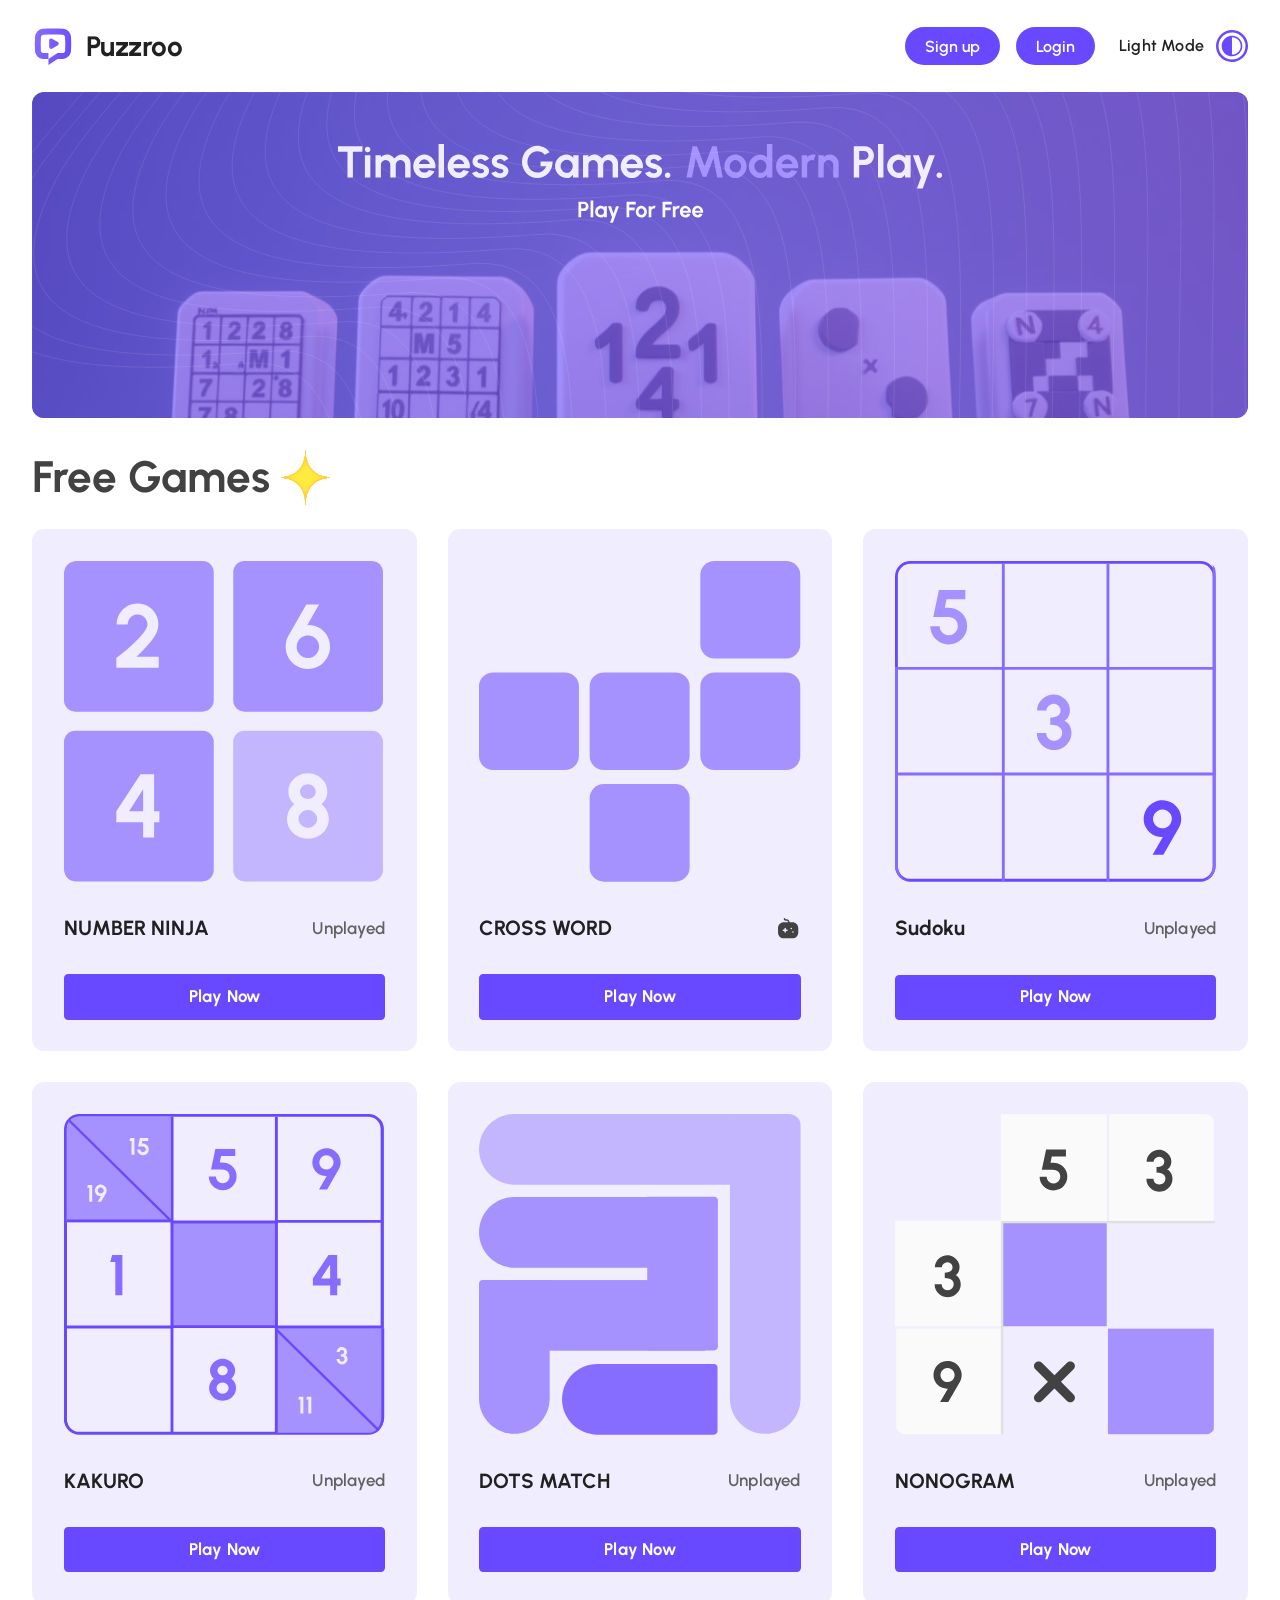
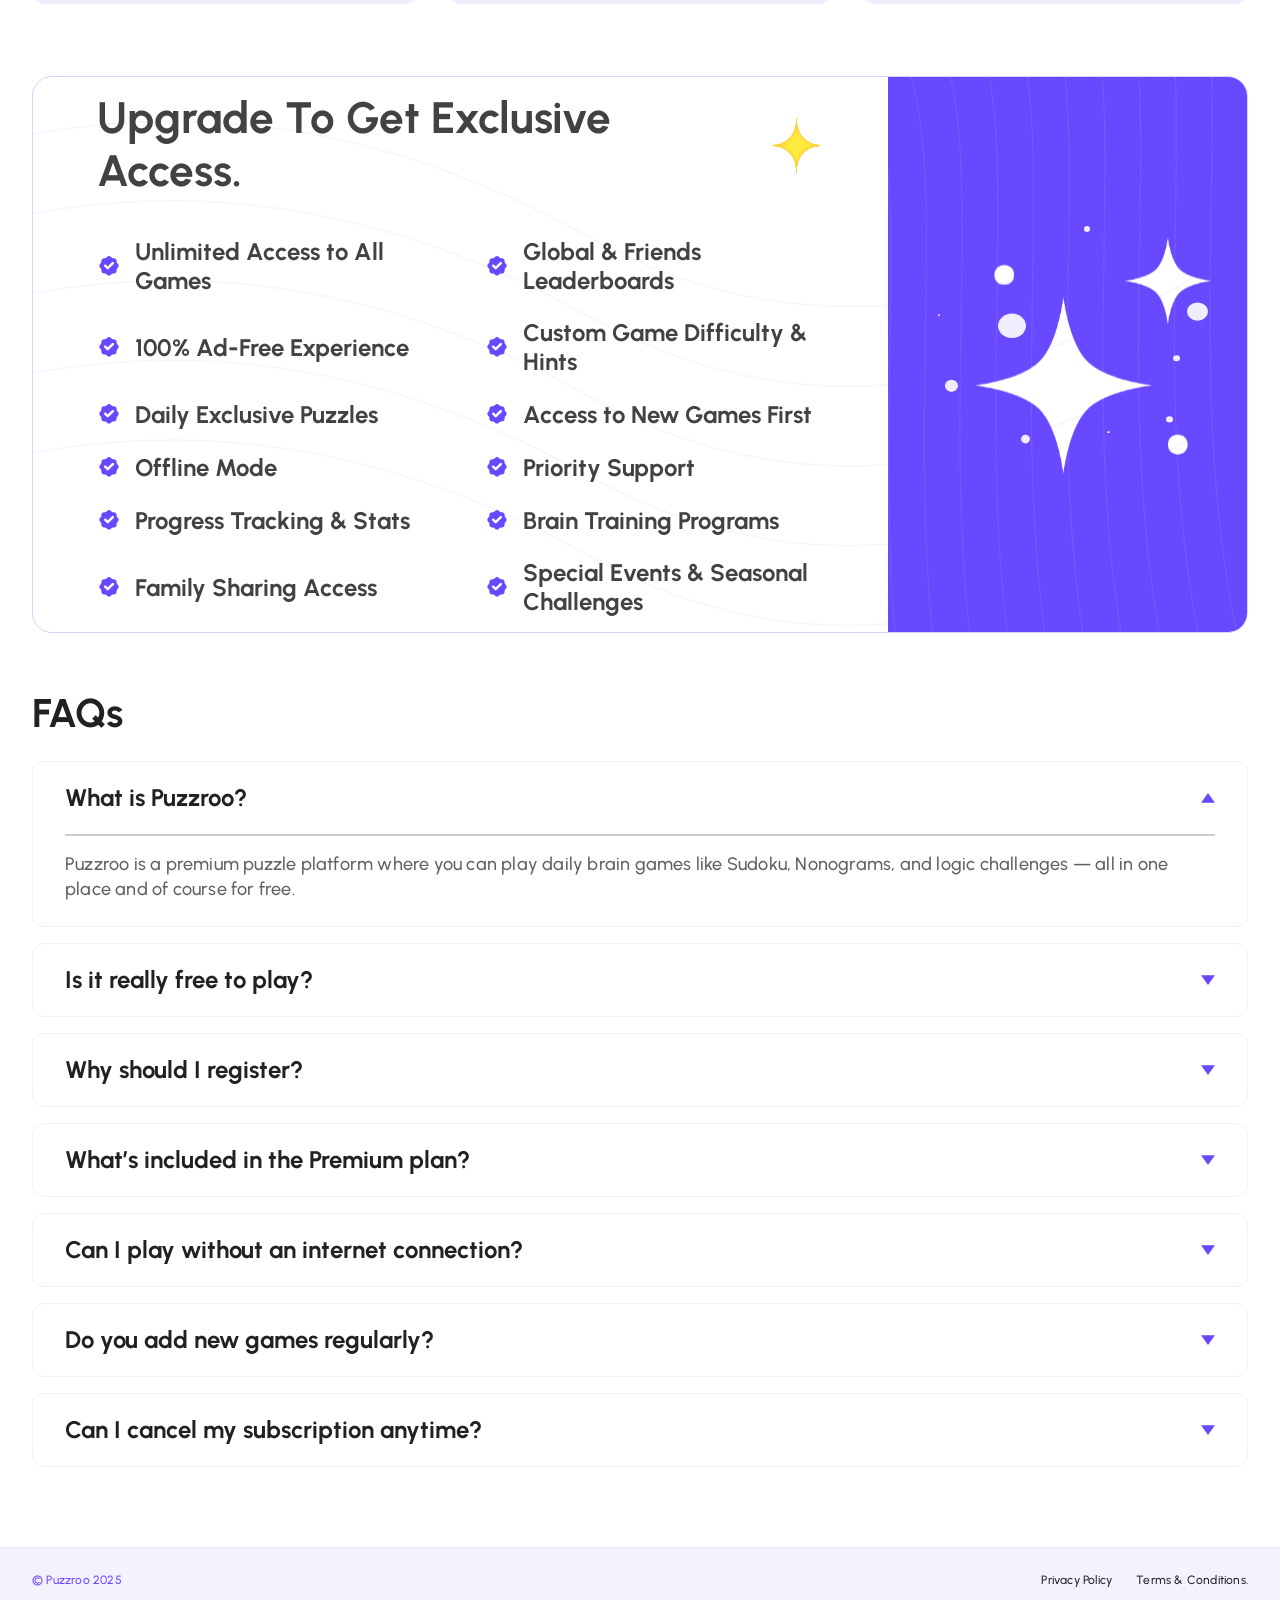
==== commit 29341ceb: "Lobby-Pages" ====
--- a/index.html
+++ b/index.html
@@ -10,7 +10,7 @@
   <link rel="preconnect" href="https://fonts.gstatic.com" crossorigin>
   <link href="https://fonts.googleapis.com/css2?family=Urbanist:wght@400;500;600;700;800&display=swap" rel="stylesheet">
   <!-- Stylesheet -->
-  <link rel="stylesheet" href="assets/css/main.css?v=5">
+  <link rel="stylesheet" href="assets/css/main.css?v=6">
 </head>
 
 <body>
@@ -115,7 +115,7 @@
               <span class="game-name">NUMBER NINJA</span>
               <span class="game-status">Unplayed</span>
             </div>
-            <button class="btn-play">Play Now</button>
+            <a href="lobby-ninja.html" class="btn-play" style="text-decoration: none;">Play Now</a>
           </div>
 
           <!-- Card 2: CROSS WORD -->
@@ -129,7 +129,7 @@
                 <img src="assets/images/Game.svg" alt="Game Icon" class="game-status-img" width="25" height="25">
               </span>
             </div>
-            <button class="btn-play">Play Now</button>
+            <a href="lobby-crossword.html" class="btn-play" style="text-decoration: none;">Play Now</a>
           </div>
 
           <!-- Card 3: Sudoku -->
@@ -141,7 +141,7 @@
               <span class="game-name">Sudoku</span>
               <span class="game-status">Unplayed</span>
             </div>
-            <button class="btn-play">Play Now</button>
+            <a href="lobby.html" class="btn-play" style="text-decoration: none;">Play Now</a>
           </div>
 
           <!-- Card 4: KAKURO -->
@@ -153,7 +153,7 @@
               <span class="game-name">KAKURO</span>
               <span class="game-status">Unplayed</span>
             </div>
-            <button class="btn-play">Play Now</button>
+            <a href="lobby-kakuro.html" class="btn-play" style="text-decoration: none;">Play Now</a>
           </div>
 
           <!-- Card 5: DOTS MATCH -->
@@ -165,7 +165,7 @@
               <span class="game-name">DOTS MATCH</span>
               <span class="game-status">Unplayed</span>
             </div>
-            <button class="btn-play">Play Now</button>
+            <a href="lobby-dotsmatch.html" class="btn-play" style="text-decoration: none;">Play Now</a>
           </div>
 
           <!-- Card 6: NONOGRAM -->
@@ -178,7 +178,7 @@
               <span class="game-name">NONOGRAM</span>
               <span class="game-status">Unplayed</span>
             </div>
-            <button class="btn-play">Play Now</button>
+            <a href="lobby-nonogram.html" class="btn-play" style="text-decoration: none;">Play Now</a>
           </div>
         </div>
       </section>
--- a/assets/css/main.css
+++ b/assets/css/main.css
@@ -64,17 +64,21 @@
     background-color: #13111E;
     border-color: rgba(105, 73, 255, 0.25);
   }
+
   :root:not([data-theme="light"]) .premium-bg-lines path {
     stroke: rgba(255, 255, 255, 0.05);
   }
+
   :root:not([data-theme="light"]) .premium-heading-desktop,
   :root:not([data-theme="light"]) .premium-heading-mobile,
   :root:not([data-theme="light"]) .feature-text {
     color: #FFFFFF;
   }
+
   :root:not([data-theme="light"]) .premium-content-left {
     background-color: #04060F0D;
   }
+
   :root:not([data-theme="light"]) .games-section .section-title {
     color: #F5F5F5;
   }
@@ -295,6 +299,7 @@
   :root:not([data-theme="light"]) .theme-toggle-btn .light-icon {
     display: none;
   }
+
   :root:not([data-theme="light"]) .theme-toggle-btn .dark-icon {
     display: block;
   }
@@ -714,7 +719,7 @@
   width: 100%;
   max-width: 339.55px;
   height: auto;
-  aspect-ratio: 339.55 / 338.62;
+  aspect-ratio: 1;
   border-radius: 12.31px;
   overflow: hidden;
   display: flex;
@@ -753,6 +758,7 @@
   :root:not([data-theme="light"]) .card-img-dark {
     display: block !important;
   }
+
   :root:not([data-theme="light"]) .card-img-light {
     display: none !important;
   }
@@ -1289,6 +1295,7 @@
 
   .premium-heading-mobile {
     display: flex;
+    color: #FFFFFF !important;
   }
 
   .premium-card {
@@ -1297,10 +1304,13 @@
     min-height: auto;
     border-radius: 24px;
     padding-bottom: 220px;
+    background-color: var(--primary-purple) !important;
+    border-color: transparent !important;
   }
 
   .premium-content-left {
     padding: 36px 24px 20px 24px;
+    background-color: transparent !important;
   }
 
   .premium-heading-desktop {
@@ -1319,11 +1329,19 @@
   }
 
   .feature-check-icon svg .check-bg {
-    fill: #FFFFFF;
+    fill: #FFFFFF !important;
   }
 
   .feature-check-icon svg .check-mark {
-    stroke: #6949FF;
+    stroke: #6949FF !important;
+  }
+
+  .feature-text {
+    color: #FFFFFF !important;
+  }
+
+  .premium-bg-lines path {
+    stroke: rgba(255, 255, 255, 0.25) !important;
   }
 
   .premium-illustration-right {
@@ -1372,6 +1390,7 @@
    Ultra-Wide & Large Desktop Monitors (1600px - 4K Displays)
    ========================================================================== */
 @media (min-width: 1600px) {
+
   header,
   main {
     padding-left: 60px;
@@ -1413,4 +1432,838 @@
   .premium-heading-desktop {
     font-size: 42px;
   }
+}
+
+/* ==========================================================================
+   Lobby Page Styles
+   ========================================================================== */
+.lobby-page-body .brand-text {
+  font-family: 'Urbanist', sans-serif;
+  font-weight: 700;
+  font-size: 40px;
+  line-height: 1.2;
+  letter-spacing: 0;
+  color: #212121;
+  transition: color 0.3s ease;
+}
+
+[data-theme="dark"] .lobby-page-body .brand-text,
+body.dark-mode .lobby-page-body .brand-text {
+  color: #F8F7FF;
+}
+
+.lobby-container {
+  width: 100%;
+  max-width: 680px;
+  margin: 0 auto;
+  display: flex;
+  flex-direction: column;
+  align-items: center;
+  gap: 40px;
+  padding-bottom: 24px;
+}
+
+.lobby-card {
+  width: 100%;
+  display: flex;
+  flex-direction: column;
+  align-items: center;
+  text-align: center;
+  gap: 24px;
+}
+
+.lobby-icon-wrapper {
+  width: 101px;
+  height: 101px;
+  border-radius: 16px;
+  overflow: hidden;
+  background-color: var(--card-bg);
+  border: 1px solid var(--card-border);
+  display: flex;
+  align-items: center;
+  justify-content: center;
+  padding: 0;
+}
+
+.lobby-icon-img {
+  width: 66px;
+  height: 66px;
+  object-fit: contain;
+}
+
+.lobby-title {
+  font-family: 'Urbanist', sans-serif;
+  font-weight: 700;
+  font-size: 48px;
+  line-height: 1.2;
+  letter-spacing: 0;
+  color: var(--text-primary);
+  text-align: center;
+  vertical-align: middle;
+  text-transform: none;
+}
+
+.difficulty-row {
+  display: flex;
+  align-items: flex-end;
+  justify-content: center;
+  gap: 20px;
+  width: 100%;
+  max-width: 480px;
+}
+
+.difficulty-label {
+  font-family: 'Urbanist', sans-serif;
+  font-size: 16px;
+  font-weight: 700;
+  color: #424242;
+  transition: color 0.3s ease;
+  line-height: 1.2;
+}
+
+[data-theme="dark"] .difficulty-label,
+body.dark-mode .difficulty-label {
+  color: #AAA6C8;
+}
+
+.difficulty-tabs {
+  display: flex;
+  gap: 0;
+  padding-bottom: 0;
+  position: relative;
+  align-items: flex-end;
+  margin-bottom: 4px;
+  border-bottom: 2px solid #E0E0E0;
+}
+
+[data-theme="dark"] .difficulty-tabs,
+body.dark-mode .difficulty-tabs {
+  border-bottom: 2px solid #2D274A;
+}
+
+.difficulty-tab {
+  background: none;
+  border: none;
+  font-family: 'Urbanist', sans-serif;
+  font-size: 18px;
+  font-weight: 700;
+  color: #9E9E9E;
+  cursor: pointer;
+  width: 100px;
+  padding: 8px 0;
+  border-radius: 0;
+  position: relative;
+  transition: all 0.2s ease;
+  text-align: center;
+}
+
+.difficulty-tab::after {
+  content: "";
+  position: absolute;
+  bottom: -2px;
+  left: 0;
+  right: 0;
+  height: 4px;
+  background-color: transparent;
+  border-radius: 9999px;
+  transition: background-color 0.2s ease;
+}
+
+.difficulty-tab:hover {
+  color: #6949FF;
+}
+
+[data-theme="dark"] .difficulty-tab:hover,
+body.dark-mode .difficulty-tab:hover {
+  color: #9E86FF;
+}
+
+.difficulty-tab.active {
+  color: #6949FF;
+}
+
+[data-theme="dark"] .difficulty-tab.active,
+body.dark-mode .difficulty-tab.active {
+  color: #9E86FF;
+}
+
+.difficulty-tab.active::after {
+  background-color: #6949FF;
+}
+
+[data-theme="dark"] .difficulty-tab.active::after,
+body.dark-mode .difficulty-tab.active::after {
+  background-color: #9E86FF;
+}
+
+.lobby-play-btn {
+  width: 382px;
+  height: 46px;
+  max-width: 100%;
+  display: inline-flex;
+  align-items: center;
+  justify-content: center;
+  gap: 10px;
+  background-color: #6949FF;
+  color: #FAFAFA;
+  font-family: 'Urbanist', sans-serif;
+  font-weight: 700;
+  font-size: 16px;
+  line-height: 140%;
+  letter-spacing: 0.2px;
+  text-align: center;
+  vertical-align: middle;
+  border-radius: 100px;
+  border: none;
+  cursor: pointer;
+  transition: all 0.2s ease-in-out;
+  box-shadow: 0 4px 14px rgba(105, 73, 255, 0.3);
+}
+
+.lobby-play-btn:hover {
+  background-color: var(--primary-purple-hover);
+  transform: translateY(-1px);
+  box-shadow: 0 6px 20px rgba(105, 73, 255, 0.45);
+}
+
+.lobby-play-btn:active {
+  transform: translateY(0);
+}
+
+.play-arrow {
+  width: 12px;
+  height: 14px;
+}
+
+.lobby-details {
+  width: 100%;
+  display: flex;
+  flex-direction: column;
+  gap: 32px;
+  text-align: left;
+}
+
+.details-section {
+  display: flex;
+  flex-direction: column;
+  gap: 12px;
+}
+
+.details-heading {
+  font-family: 'Urbanist', sans-serif;
+  font-weight: 700;
+  font-size: 20px;
+  line-height: 1.2;
+  letter-spacing: 0;
+  vertical-align: middle;
+  color: #424242;
+  transition: color 0.3s ease;
+}
+
+[data-theme="dark"] .details-heading,
+body.dark-mode .details-heading {
+  color: #F5F5F5;
+}
+
+.details-text {
+  font-family: 'Urbanist', sans-serif;
+  font-weight: 500;
+  font-size: 16px;
+  line-height: 1.4;
+  letter-spacing: 0.2px;
+  vertical-align: middle;
+  color: #424242;
+  transition: color 0.3s ease;
+}
+
+[data-theme="dark"] .details-text,
+body.dark-mode .details-text {
+  color: #AAA6C8;
+}
+
+.rules-box {
+  width: 622px;
+  max-width: 100%;
+  height: 125px;
+  background-color: #F5F5F5;
+  border: none;
+  border-radius: 12px;
+  padding: 16px 32px;
+  margin-top: 8px;
+  transition: background-color 0.3s ease;
+  display: flex;
+  flex-direction: column;
+  justify-content: center;
+}
+
+[data-theme="dark"] .rules-box,
+body.dark-mode .rules-box {
+  background-color: #1F222A;
+}
+
+.rules-list {
+  list-style-type: none;
+  padding-left: 0;
+  display: flex;
+  flex-direction: column;
+  gap: 8px;
+}
+
+.rules-list li {
+  font-family: 'Urbanist', sans-serif;
+  font-weight: 500;
+  font-size: 16px;
+  line-height: 1.4;
+  letter-spacing: 0.2px;
+  vertical-align: middle;
+  color: #616161;
+  position: relative;
+  padding-left: 24px;
+  transition: color 0.3s ease;
+}
+
+[data-theme="dark"] .rules-list li,
+body.dark-mode .rules-list li {
+  color: #BDBDBD;
+}
+
+.rules-list li::before {
+  content: "·";
+  color: currentColor;
+  font-weight: bold;
+  display: inline-block;
+  width: 1em;
+  margin-left: -1em;
+  position: absolute;
+  left: 12px;
+  font-size: 24px;
+  line-height: 1.4;
+}
+
+.lobby-page-body footer {
+  background-color: #F0EDFF;
+  margin-top: 24px;
+  transition: background-color 0.3s ease, border-color 0.3s ease;
+}
+
+[data-theme="dark"] .lobby-page-body footer,
+body.dark-mode .lobby-page-body footer {
+  background-color: #1F222A;
+  border-color: rgba(105, 73, 255, 0.15);
+}
+
+/* Responsive adjustment for lobby page */
+@media (max-width: 768px) {
+  .lobby-page-body .brand-text {
+    font-size: 28px;
+  }
+
+  .lobby-container {
+    padding-left: 20px;
+    padding-right: 20px;
+  }
+
+  .lobby-title {
+    font-size: 32px;
+  }
+
+  .details-heading {
+    font-size: 18px;
+  }
+
+  .rules-box {
+    height: auto;
+    padding: 20px 24px;
+  }
+}
+
+/* ==========================================================================
+   Game Page Styles (Sudoku)
+   ========================================================================== */
+
+/* Theme variables for the Sudoku grid & keypad */
+:root {
+  --cell-selected-bg: #D8D2FF;
+  --cell-highlight-bg: #F0EDFF;
+  --cell-hover-bg: #E4DCFF;
+  --btn-keypad-bg: #F5F5F5;
+  --btn-keypad-color: #212121;
+  --btn-keypad-hover: #E0E0E0;
+  --cell-block-accent: #F0EDFF;
+  --cell-text-color: #000000;
+}
+
+[data-theme="dark"],
+body.dark-mode {
+  --cell-selected-bg: #3B3363;
+  --cell-highlight-bg: #211D39;
+  --cell-hover-bg: #302A52;
+  --btn-keypad-bg: #1F222A;
+  --btn-keypad-color: #F8F7FF;
+  --btn-keypad-hover: #2C313E;
+  --cell-block-accent: #35383F;
+  --cell-text-color: #F5F5F5;
+}
+
+.game-container {
+  width: 100%;
+  max-width: 1312px;
+  margin: 0 auto;
+  display: flex;
+  flex-direction: column;
+  align-items: center;
+  gap: 24px;
+  padding-bottom: 40px;
+}
+
+/* Sudoku Layout on Desktop */
+.game-layout {
+  display: flex;
+  flex-direction: row;
+  justify-content: center;
+  align-items: flex-start;
+  gap: 64px;
+  width: 100%;
+  margin-top: 16px;
+}
+
+/* Sudoku Board (Game Box) - Constrained to 448x448px on Desktop */
+.sudoku-board-wrapper {
+  width: 448px;
+  height: 448px;
+  flex-shrink: 0;
+  display: flex;
+  justify-content: center;
+  align-items: center;
+}
+
+.sudoku-board {
+  display: grid;
+  grid-template-columns: repeat(9, 1fr);
+  grid-template-rows: repeat(9, 1fr);
+  width: 448px;
+  height: 448px;
+  background-color: var(--bg-wrapper);
+  border: 3px solid var(--text-primary);
+  box-sizing: border-box;
+  user-select: none;
+  border-radius: 4px;
+  overflow: hidden;
+  transition: background-color 0.3s ease, border-color 0.3s ease;
+}
+
+/* Individual Cell Styling */
+.sudoku-cell {
+  position: relative;
+  display: flex;
+  align-items: center;
+  justify-content: center;
+  font-family: 'Urbanist', sans-serif;
+  font-size: 31.08px;
+  font-weight: 700;
+  line-height: 120%;
+  color: var(--cell-text-color);
+  background-color: transparent;
+  border-right: 1px solid var(--faq-divider);
+  border-bottom: 1px solid var(--faq-divider);
+  cursor: pointer;
+  box-sizing: border-box;
+  transition: background-color 0.15s ease, color 0.15s ease, border-color 0.3s ease;
+}
+
+.sudoku-cell.cell-block-accent {
+  background-color: var(--cell-block-accent);
+}
+
+/* Thicker borders for 3x3 grids */
+.sudoku-cell:nth-child(3n) {
+  border-right: 3px solid var(--text-primary);
+}
+.sudoku-cell:nth-child(9n) {
+  border-right: none; /* remove right border for final column */
+}
+/* Rows 3 and 6 should have thick bottom border (0-indexed row 2 and 5) */
+.sudoku-cell.row-2,
+.sudoku-cell.row-5 {
+  border-bottom: 3px solid var(--text-primary);
+}
+/* Final row has no bottom border */
+.sudoku-cell.row-8 {
+  border-bottom: none;
+}
+
+/* Cell States */
+.sudoku-cell.cell-original {
+  font-weight: 800;
+}
+
+.sudoku-cell.cell-user {
+  color: var(--primary-purple);
+}
+
+.sudoku-cell.cell-error {
+  color: #E53935;
+  background-color: rgba(229, 57, 53, 0.15);
+}
+[data-theme="dark"] .sudoku-cell.cell-error,
+body.dark-mode .sudoku-cell.cell-error {
+  color: #FF5252;
+  background-color: rgba(255, 82, 82, 0.15);
+}
+
+.sudoku-cell:hover:not(.cell-error) {
+  background-color: var(--cell-hover-bg);
+}
+
+.sudoku-cell.cell-selected {
+  background-color: var(--cell-selected-bg) !important;
+}
+
+.sudoku-cell.cell-highlighted:not(.cell-selected):not(.cell-error) {
+  background-color: var(--cell-highlight-bg);
+}
+
+.sudoku-cell.cell-same-number:not(.cell-selected):not(.cell-error) {
+  background-color: var(--cell-hover-bg);
+  font-weight: 800;
+}
+
+/* Notes (Pencil Marks) */
+.notes-grid {
+  position: absolute;
+  top: 0;
+  left: 0;
+  width: 100%;
+  height: 100%;
+  display: grid;
+  grid-template-columns: repeat(3, 1fr);
+  grid-template-rows: repeat(3, 1fr);
+  padding: 4px;
+  box-sizing: border-box;
+}
+
+.note-digit {
+  display: flex;
+  align-items: center;
+  justify-content: center;
+  font-size: 10px;
+  font-weight: 600;
+  color: var(--text-secondary);
+  line-height: 1;
+}
+
+/* Controls Column (Desktop) */
+.game-controls {
+  width: 320px;
+  display: flex;
+  flex-direction: column;
+  gap: 24px;
+}
+
+.score-display {
+  font-size: 24px;
+  font-weight: 700;
+  color: var(--text-primary);
+  display: flex;
+  align-items: center;
+  justify-content: center;
+  gap: 6px;
+  line-height: 1.2;
+  width: 100%;
+}
+
+.score-value {
+  color: var(--primary-purple);
+}
+
+.stats-row {
+  display: flex;
+  align-items: center;
+  justify-content: space-between;
+  width: 100%;
+  font-size: 16px;
+  font-weight: 700;
+  color: var(--text-secondary);
+  border-bottom: 1px solid var(--faq-border);
+  padding-bottom: 12px;
+}
+
+.stat-item span {
+  color: var(--primary-purple);
+}
+
+/* Tools Buttons */
+.tools-row {
+  display: flex;
+  align-items: center;
+  justify-content: space-between;
+  width: 234px;
+  margin: 0 auto;
+}
+
+.tool-btn {
+  width: 50px;
+  height: 50px;
+  border-radius: 50%;
+  background: transparent;
+  border: none;
+  display: flex;
+  align-items: center;
+  justify-content: center;
+  cursor: pointer;
+  position: relative;
+  transition: all 0.2s ease;
+  padding: 0;
+}
+
+.tool-btn:hover {
+  transform: scale(1.05);
+}
+
+.tool-btn:active {
+  transform: scale(0.95);
+}
+
+.tool-btn.active {
+  transform: scale(1.1);
+  box-shadow: 0 0 0 2px var(--primary-purple);
+}
+
+.tool-btn img {
+  width: 100%;
+  height: 100%;
+  object-fit: contain;
+  display: block;
+}
+
+.tool-btn-badge {
+  position: absolute;
+  top: -2px;
+  right: -2px;
+  background-color: var(--primary-purple);
+  color: #FFFFFF;
+  font-size: 11px;
+  font-weight: 700;
+  width: 18px;
+  height: 18px;
+  border-radius: 50%;
+  display: flex;
+  align-items: center;
+  justify-content: center;
+  border: 2px solid var(--bg-wrapper);
+}
+
+.tool-btn.active .tool-btn-badge {
+  background-color: #FFFFFF;
+  color: var(--primary-purple);
+  border-color: var(--primary-purple);
+}
+
+/* Keypad Layout */
+.keypad-grid {
+  display: grid;
+  grid-template-columns: repeat(3, 70px);
+  gap: 12px;
+  width: 100%;
+  justify-content: center;
+}
+
+.keypad-btn {
+  width: 70px;
+  height: 70px;
+  border-radius: 5px;
+  background-color: var(--btn-keypad-bg);
+  border: none;
+  font-family: 'Urbanist', sans-serif;
+  font-weight: 700;
+  font-style: normal;
+  font-size: 42.65px;
+  line-height: 120%;
+  letter-spacing: 0%;
+  color: var(--btn-keypad-color);
+  display: flex;
+  align-items: center;
+  justify-content: center;
+  vertical-align: middle;
+  cursor: pointer;
+  transition: all 0.2s ease;
+}
+
+.keypad-btn:hover {
+  background-color: var(--btn-keypad-hover);
+}
+
+.keypad-btn:active {
+  transform: scale(0.95);
+}
+
+#btn-new-game {
+  width: 230px;
+  height: 46px;
+  display: inline-flex;
+  align-items: center;
+  justify-content: center;
+  gap: 10px;
+  padding: 12px 16px;
+  border-radius: 100px;
+  background-color: #6949FF;
+  color: #FAFAFA;
+  border: none;
+  font-family: 'Urbanist', sans-serif;
+  font-weight: 700;
+  font-size: 16px;
+  line-height: 140%;
+  letter-spacing: 0.2px;
+  text-align: center;
+  vertical-align: middle;
+  cursor: pointer;
+  transition: all 0.2s ease-in-out;
+  box-shadow: 0 4px 14px rgba(105, 73, 255, 0.3);
+  align-self: center;
+}
+
+#btn-new-game:hover {
+  background-color: var(--primary-purple-hover);
+  transform: translateY(-1px);
+  box-shadow: 0 6px 20px rgba(105, 73, 255, 0.45);
+}
+
+#btn-new-game:active {
+  transform: translateY(0);
+}
+
+/* Game Over & Win Screen Overlay */
+.game-overlay {
+  position: fixed;
+  top: 0;
+  left: 0;
+  width: 100vw;
+  height: 100vh;
+  background-color: rgba(19, 17, 30, 0.85);
+  display: flex;
+  flex-direction: column;
+  align-items: center;
+  justify-content: center;
+  z-index: 1000;
+  backdrop-filter: blur(8px);
+  opacity: 0;
+  pointer-events: none;
+  transition: opacity 0.3s ease;
+}
+
+.game-overlay.active {
+  opacity: 1;
+  pointer-events: auto;
+}
+
+.overlay-content {
+  background-color: var(--bg-wrapper);
+  border: 1px solid var(--card-border);
+  border-radius: 24px;
+  padding: 40px 48px;
+  max-width: 440px;
+  width: 90%;
+  text-align: center;
+  box-shadow: 0 10px 40px rgba(0, 0, 0, 0.3);
+  display: flex;
+  flex-direction: column;
+  align-items: center;
+  gap: 20px;
+}
+
+.overlay-title {
+  font-family: 'Urbanist', sans-serif;
+  font-weight: 800;
+  font-size: 32px;
+  color: var(--text-primary);
+}
+
+.overlay-text {
+  font-size: 16px;
+  font-weight: 500;
+  color: var(--text-secondary);
+  line-height: 1.4;
+}
+
+.overlay-btn {
+  width: 100%;
+  height: 48px;
+  border-radius: 100px;
+  background-color: var(--primary-purple);
+  color: #FAFAFA;
+  border: none;
+  font-family: 'Urbanist', sans-serif;
+  font-size: 16px;
+  font-weight: 700;
+  cursor: pointer;
+  transition: all 0.2s ease;
+}
+
+.overlay-btn:hover {
+  background-color: var(--primary-purple-hover);
+}
+
+/* Media Queries for Game Page Layout */
+@media (max-width: 768px) {
+  .game-layout {
+    flex-direction: column;
+    align-items: center;
+    gap: 24px;
+    margin-top: 8px;
+  }
+
+  /* Board should scale nicely to fit screen on mobile, maintaining square aspect ratio */
+  .sudoku-board-wrapper {
+    width: 100%;
+    height: auto;
+    aspect-ratio: 1 / 1;
+    max-width: 448px;
+  }
+
+  .sudoku-board {
+    width: 100%;
+    height: 100%;
+  }
+
+  .sudoku-cell {
+    font-size: 20px;
+  }
+
+  .notes-grid {
+    padding: 2px;
+  }
+
+  .note-digit {
+    font-size: 8px;
+  }
+
+  .game-controls {
+    width: 100%;
+    max-width: 448px;
+    gap: 16px;
+  }
+
+  /* Row for stats on mobile */
+  .stats-row {
+    justify-content: space-between;
+    font-size: 15px;
+    border-bottom: none;
+    padding-bottom: 0;
+    margin-bottom: 4px;
+  }
+
+  /* Centered score display on mobile */
+  .game-controls > .score-display {
+    display: flex;
+    font-size: 20px;
+    justify-content: center;
+  }
+
+
+
+  /* New game button */
+  .game-controls #btn-new-game {
+    width: 230px;
+    margin-top: 8px;
+  }
 }
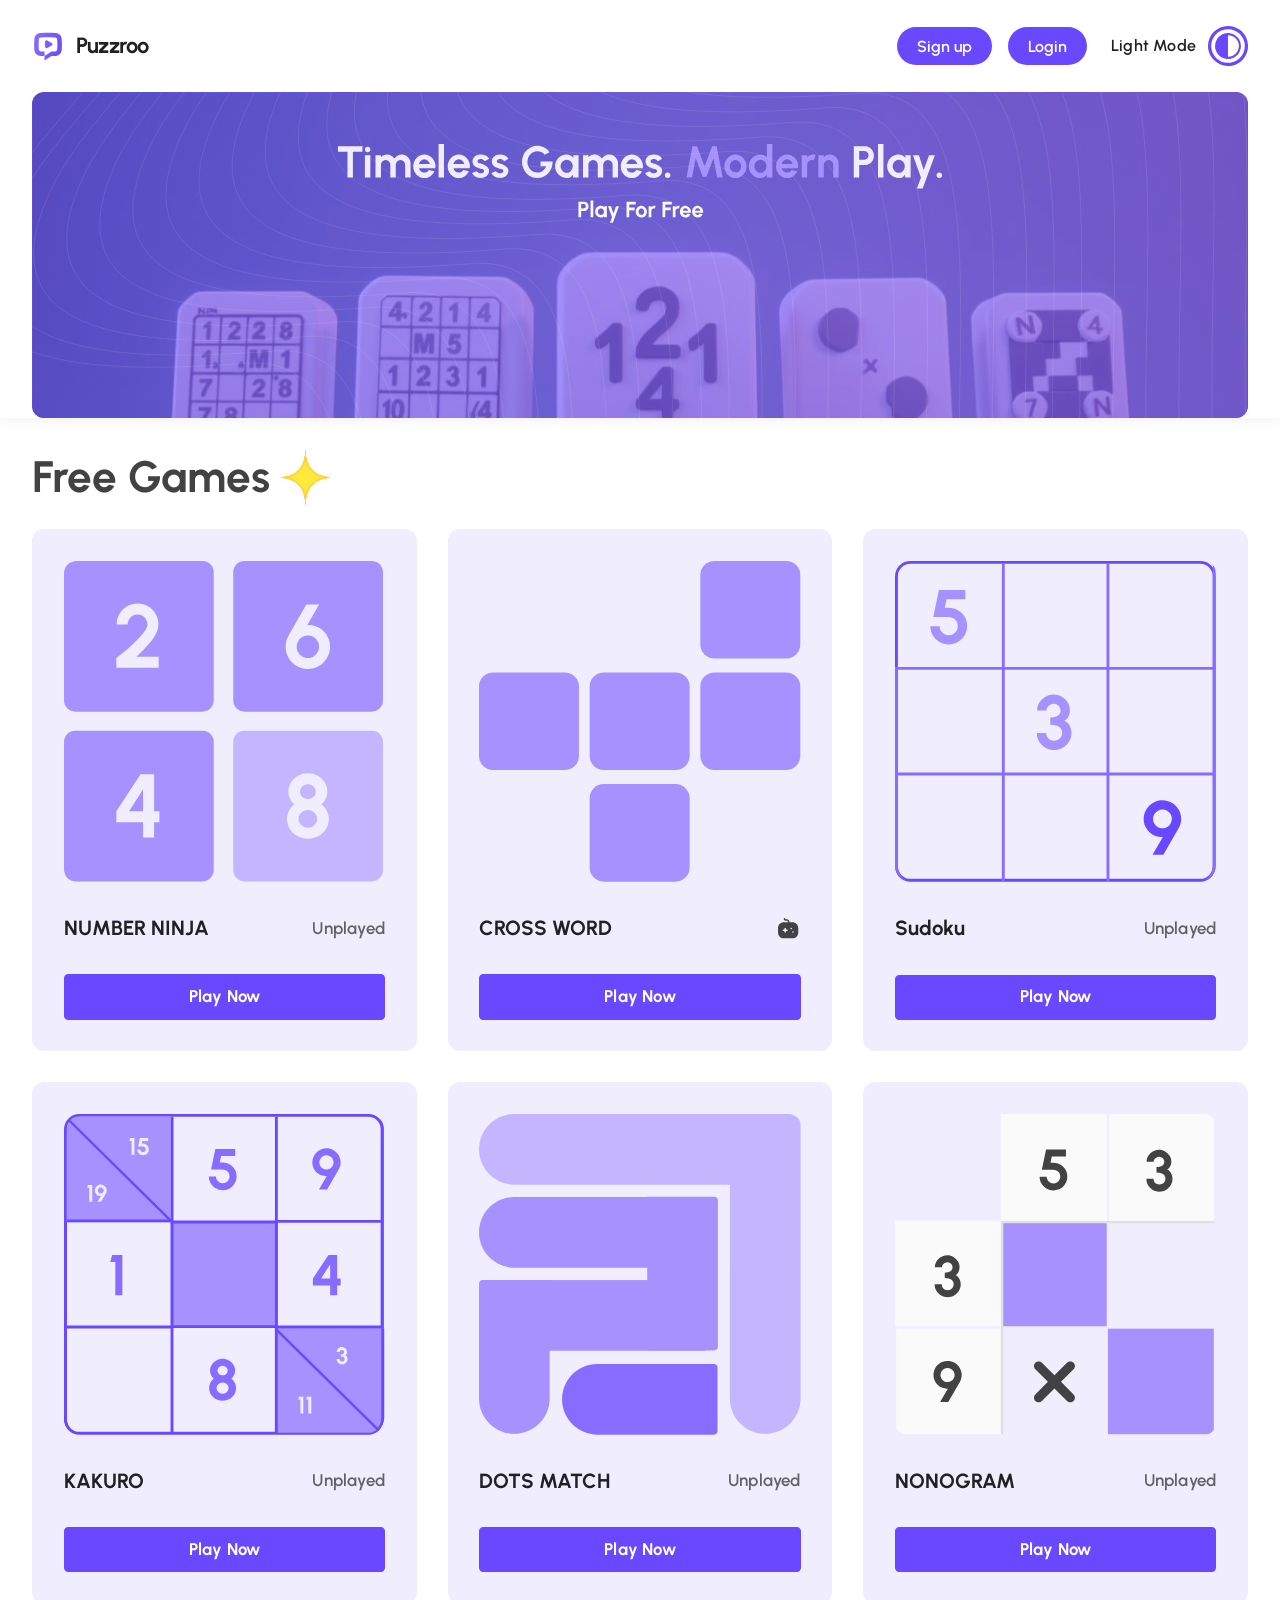
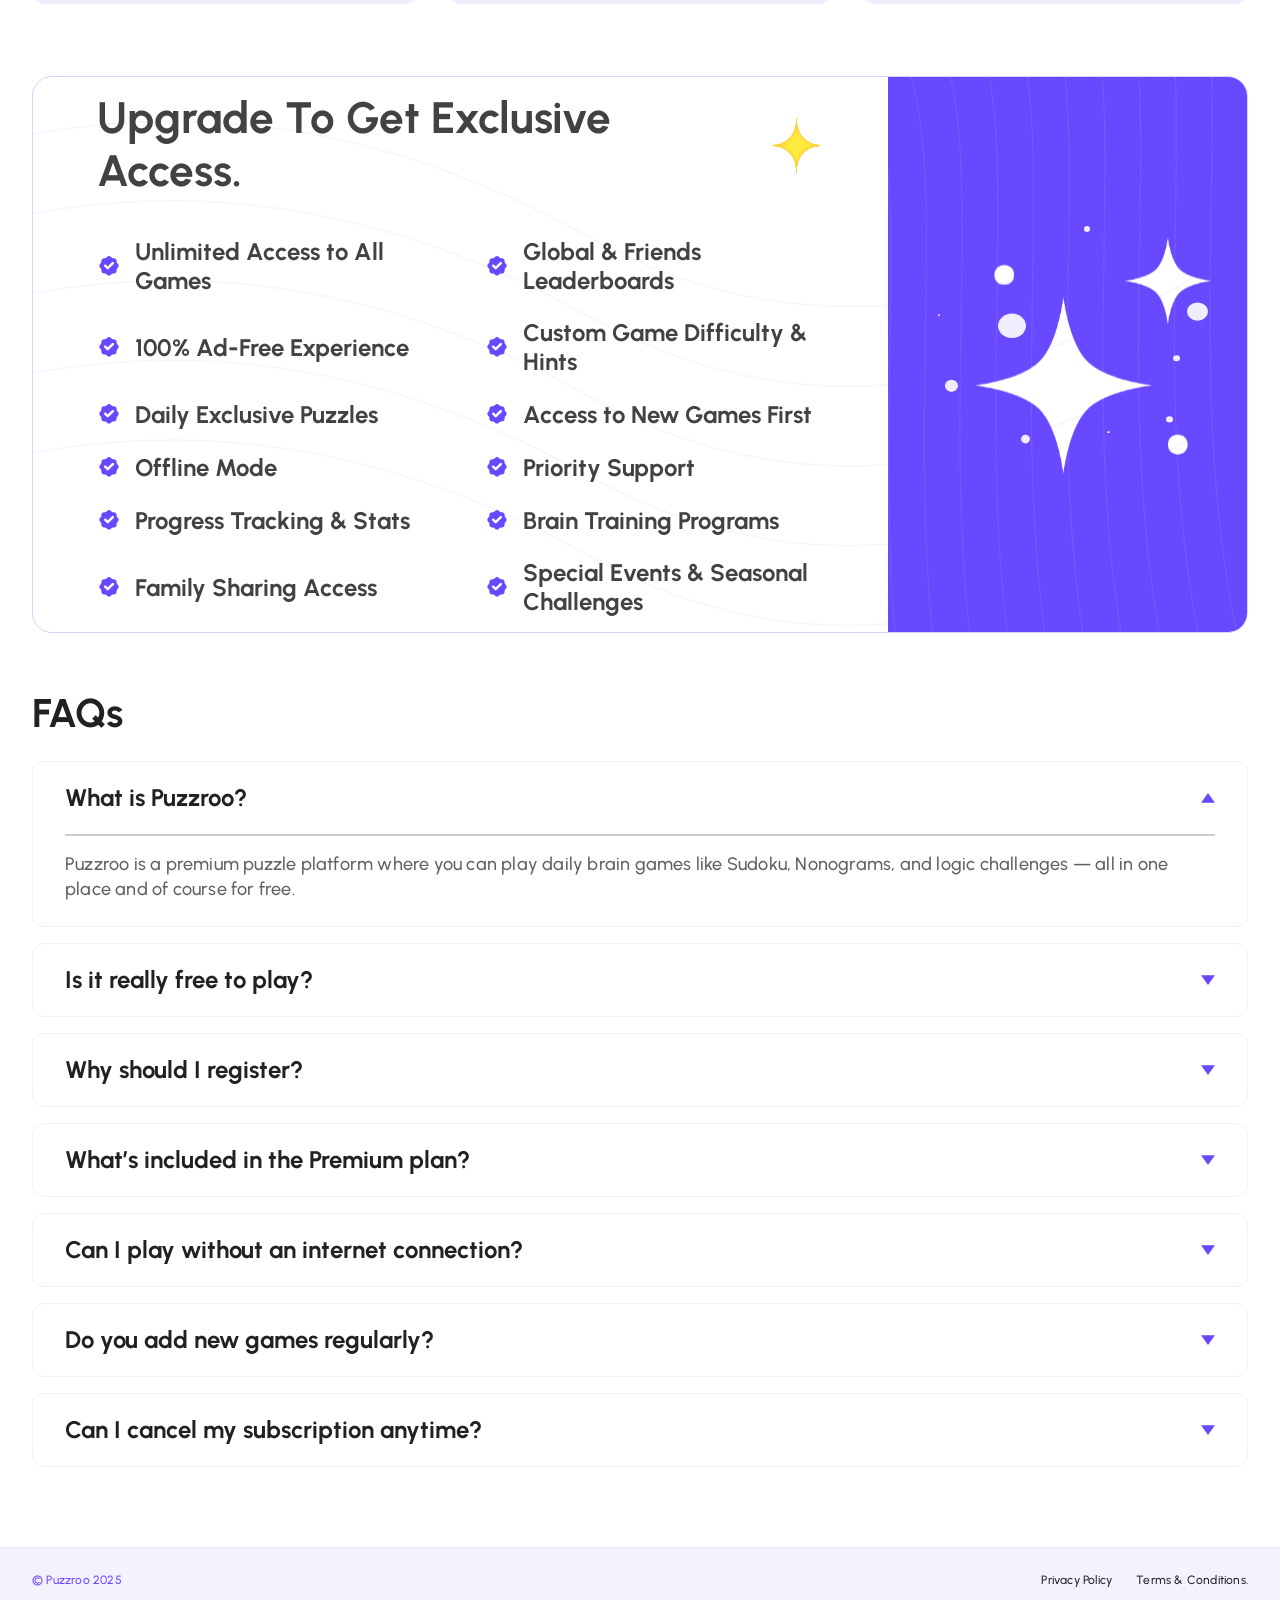
==== commit b652af64: "Fix lobby difficulty section responsiveness, restore css file integrity, and update query versions f" ====
--- a/index.html
+++ b/index.html
@@ -10,7 +10,7 @@
   <link rel="preconnect" href="https://fonts.gstatic.com" crossorigin>
   <link href="https://fonts.googleapis.com/css2?family=Urbanist:wght@400;500;600;700;800&display=swap" rel="stylesheet">
   <!-- Stylesheet -->
-  <link rel="stylesheet" href="assets/css/main.css?v=6">
+  <link rel="stylesheet" href="assets/css/main.css?v=12">
 </head>
 
 <body>
--- a/assets/css/main.css
+++ b/assets/css/main.css
@@ -34,9 +34,9 @@
 /* System Preference Dark Theme (Default when no explicit user choice) */
 @media (prefers-color-scheme: dark) {
   :root:not([data-theme="light"]) {
-    --bg-body: #0A0910;
-    --bg-wrapper: #13111E;
-    --bg-header: #13111E;
+    --bg-body: #1F222A;
+    --bg-wrapper: #1F222A;
+    --bg-header: #1F222A;
     --text-primary: #F8F7FF;
     --text-secondary: #AAA6C8;
     --card-bg: #1F222A;
@@ -87,9 +87,9 @@
 /* Explicit Theme Overrides via data-theme attribute or body class */
 [data-theme="dark"],
 body.dark-mode {
-  --bg-body: #0A0910;
-  --bg-wrapper: #13111E;
-  --bg-header: #13111E;
+  --bg-body: #1F222A;
+  --bg-wrapper: #1F222A;
+  --bg-header: #1F222A;
   --text-primary: #F8F7FF;
   --text-secondary: #AAA6C8;
   --card-bg: #1F222A;
@@ -179,6 +179,9 @@
 
 /* Header Section */
 header {
+  position: sticky;
+  top: 0;
+  z-index: 1000;
   width: 100%;
   background-color: var(--bg-header);
   display: flex;
@@ -186,7 +189,8 @@
   align-items: center;
   justify-content: flex-start;
   padding: 0 40px;
-  transition: background-color 0.3s ease;
+  transition: background-color 0.3s ease, box-shadow 0.3s ease;
+  box-shadow: 0 2px 12px rgba(0, 0, 0, 0.06);
 }
 
 /* Nav Bar (1312px max width) */
@@ -210,14 +214,14 @@
 }
 
 .logo-img {
-  width: 42px;
-  height: 42px;
+  width: 32px;
+  height: 32px;
   object-fit: contain;
 }
 
 .brand-text {
   font-family: 'Urbanist', sans-serif;
-  font-size: 28px;
+  font-size: 22px;
   font-weight: 700;
   color: var(--text-primary);
   line-height: 1;
@@ -269,8 +273,8 @@
 }
 
 .theme-icon {
-  width: 32px;
-  height: 32px;
+  width: 40px;
+  height: 40px;
   object-fit: contain;
   display: block;
 }
@@ -1257,6 +1261,21 @@
     height: 72px;
   }
 
+  .logo-img {
+    width: 24px;
+    height: 24px;
+  }
+
+  .brand-text,
+  .lobby-page-body .brand-text {
+    font-size: 20px;
+  }
+
+  .theme-icon {
+    width: 28px;
+    height: 28px;
+  }
+
   .nav-desktop-buttons,
   .theme-toggle-text {
     display: none;
@@ -1268,6 +1287,22 @@
 
   .mobile-menu-btn {
     display: flex;
+  }
+
+  .mobile-menu-btn svg.hamburger-icon {
+    width: 20px;
+    height: 17.5px;
+  }
+
+  .lobby-icon-wrapper {
+    width: 64px;
+    height: 64px;
+    border-radius: 12px;
+  }
+
+  .lobby-icon-img {
+    width: 40px;
+    height: 40px;
   }
 
   main {
@@ -1437,6 +1472,11 @@
 /* ==========================================================================
    Lobby Page Styles
    ========================================================================== */
+body.lobby-page-body,
+.lobby-page-body .wrapper-div {
+  background-color: var(--bg-body);
+}
+
 .lobby-page-body .brand-text {
   font-family: 'Urbanist', sans-serif;
   font-weight: 700;
@@ -1755,12 +1795,18 @@
 /* Responsive adjustment for lobby page */
 @media (max-width: 768px) {
   .lobby-page-body .brand-text {
-    font-size: 28px;
+    font-size: 20px;
   }
 
   .lobby-container {
     padding-left: 20px;
     padding-right: 20px;
+  }
+
+  .difficulty-row {
+    flex-direction: column;
+    align-items: center;
+    gap: 12px;
   }
 
   .lobby-title {
@@ -1821,7 +1867,7 @@
   display: flex;
   flex-direction: row;
   justify-content: center;
-  align-items: flex-start;
+  align-items: center;
   gap: 64px;
   width: 100%;
   margin-top: 16px;
@@ -1844,7 +1890,7 @@
   width: 448px;
   height: 448px;
   background-color: var(--bg-wrapper);
-  border: 3px solid var(--text-primary);
+  border: 2px solid var(--text-primary);
   box-sizing: border-box;
   user-select: none;
   border-radius: 4px;
@@ -1877,7 +1923,7 @@
 
 /* Thicker borders for 3x3 grids */
 .sudoku-cell:nth-child(3n) {
-  border-right: 3px solid var(--text-primary);
+  border-right: 2px solid var(--text-primary);
 }
 .sudoku-cell:nth-child(9n) {
   border-right: none; /* remove right border for final column */
@@ -1885,7 +1931,7 @@
 /* Rows 3 and 6 should have thick bottom border (0-indexed row 2 and 5) */
 .sudoku-cell.row-2,
 .sudoku-cell.row-5 {
-  border-bottom: 3px solid var(--text-primary);
+  border-bottom: 2px solid var(--text-primary);
 }
 /* Final row has no bottom border */
 .sudoku-cell.row-8 {
@@ -1960,32 +2006,39 @@
   gap: 24px;
 }
 
-.score-display {
+.stats-container {
+  display: grid;
+  grid-template-areas: 
+    "score score"
+    "mistakes mistakes"
+    "time time";
+  width: 100%;
+  gap: 12px;
+}
+
+#stat-score {
+  grid-area: score;
+  justify-self: center;
   font-size: 24px;
   font-weight: 700;
   color: var(--text-primary);
   display: flex;
   align-items: center;
-  justify-content: center;
   gap: 6px;
-  line-height: 1.2;
-  width: 100%;
-}
-
-.score-value {
-  color: var(--primary-purple);
-}
-
-.stats-row {
-  display: flex;
-  align-items: center;
-  justify-content: space-between;
-  width: 100%;
+}
+
+#stat-mistakes {
+  grid-area: mistakes;
   font-size: 16px;
   font-weight: 700;
   color: var(--text-secondary);
-  border-bottom: 1px solid var(--faq-border);
-  padding-bottom: 12px;
+}
+
+#stat-time {
+  grid-area: time;
+  font-size: 16px;
+  font-weight: 700;
+  color: var(--text-secondary);
 }
 
 .stat-item span {
@@ -2118,14 +2171,14 @@
   vertical-align: middle;
   cursor: pointer;
   transition: all 0.2s ease-in-out;
-  box-shadow: 0 4px 14px rgba(105, 73, 255, 0.3);
+  box-shadow: 0 8px 24px rgba(105, 73, 255, 0.4);
   align-self: center;
 }
 
 #btn-new-game:hover {
   background-color: var(--primary-purple-hover);
   transform: translateY(-1px);
-  box-shadow: 0 6px 20px rgba(105, 73, 255, 0.45);
+  box-shadow: 0 12px 28px rgba(105, 73, 255, 0.55);
 }
 
 #btn-new-game:active {
@@ -2204,7 +2257,7 @@
 }
 
 /* Media Queries for Game Page Layout */
-@media (max-width: 768px) {
+@media (max-width: 992px) {
   .game-layout {
     flex-direction: column;
     align-items: center;
@@ -2243,27 +2296,65 @@
     gap: 16px;
   }
 
-  /* Row for stats on mobile */
-  .stats-row {
+  /* Stats row in a single horizontal row on mobile */
+  .stats-container {
+    display: flex;
+    flex-direction: row;
     justify-content: space-between;
+    align-items: center;
+    width: 100%;
+    gap: 0;
+    margin-bottom: 8px;
+  }
+
+  #stat-score,
+  #stat-mistakes,
+  #stat-time {
     font-size: 15px;
-    border-bottom: none;
-    padding-bottom: 0;
-    margin-bottom: 4px;
-  }
-
-  /* Centered score display on mobile */
-  .game-controls > .score-display {
+    font-weight: 700;
+    color: var(--text-secondary);
+  }
+
+  #stat-score {
+    order: 2;
+  }
+
+  #stat-mistakes {
+    order: 1;
+  }
+
+  #stat-time {
+    order: 3;
+  }
+
+  /* Spaced tools row on mobile */
+  .tools-row {
+    width: 100%;
+    max-width: 320px;
+    justify-content: space-between;
+  }
+
+  /* Keypad as single horizontal row on mobile */
+  .keypad-grid {
     display: flex;
-    font-size: 20px;
-    justify-content: center;
-  }
-
-
-
-  /* New game button */
+    flex-direction: row;
+    justify-content: space-between;
+    width: 100%;
+    max-width: 100%;
+    gap: 6px;
+  }
+
+  .keypad-btn {
+    width: 100%;
+    height: 40px;
+    font-size: 18px;
+    border-radius: 8px;
+  }
+
+  /* New game button stretched on mobile */
   .game-controls #btn-new-game {
-    width: 230px;
+    width: 100%;
+    max-width: 320px;
     margin-top: 8px;
   }
 }
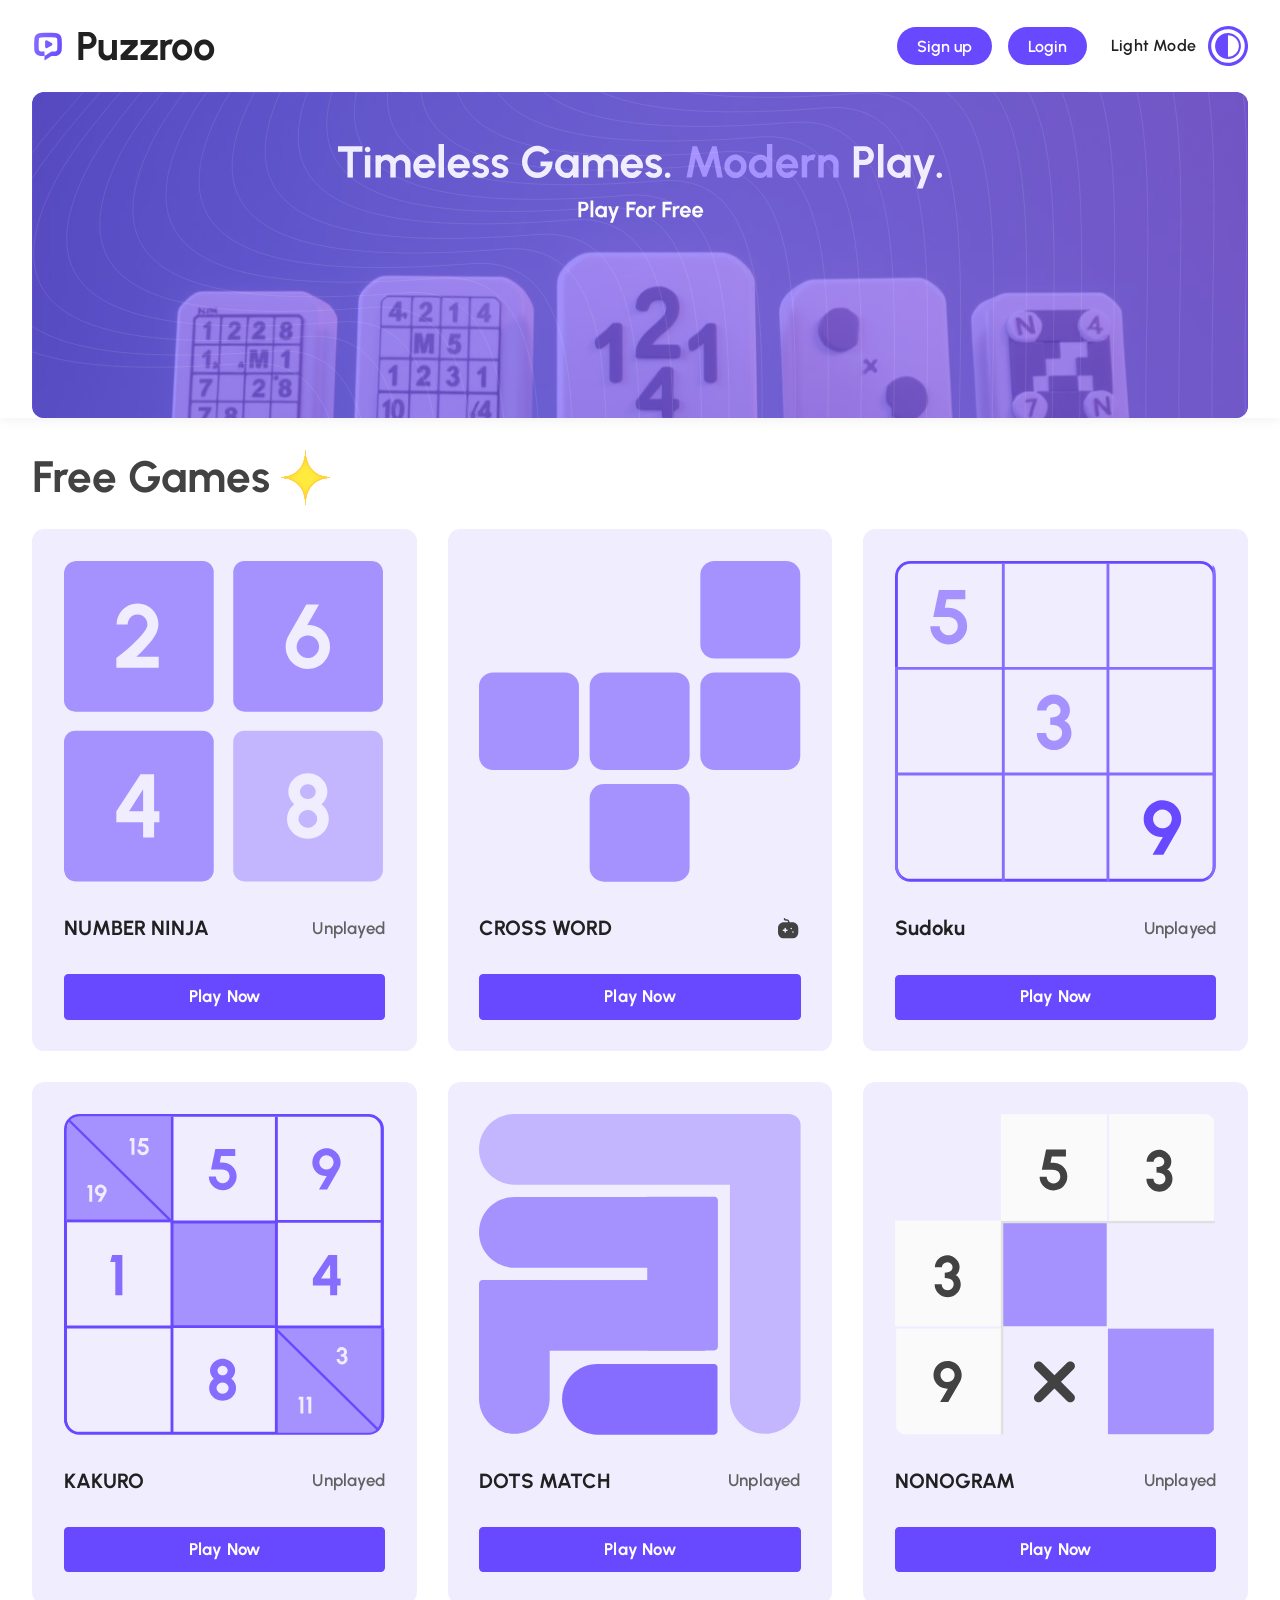
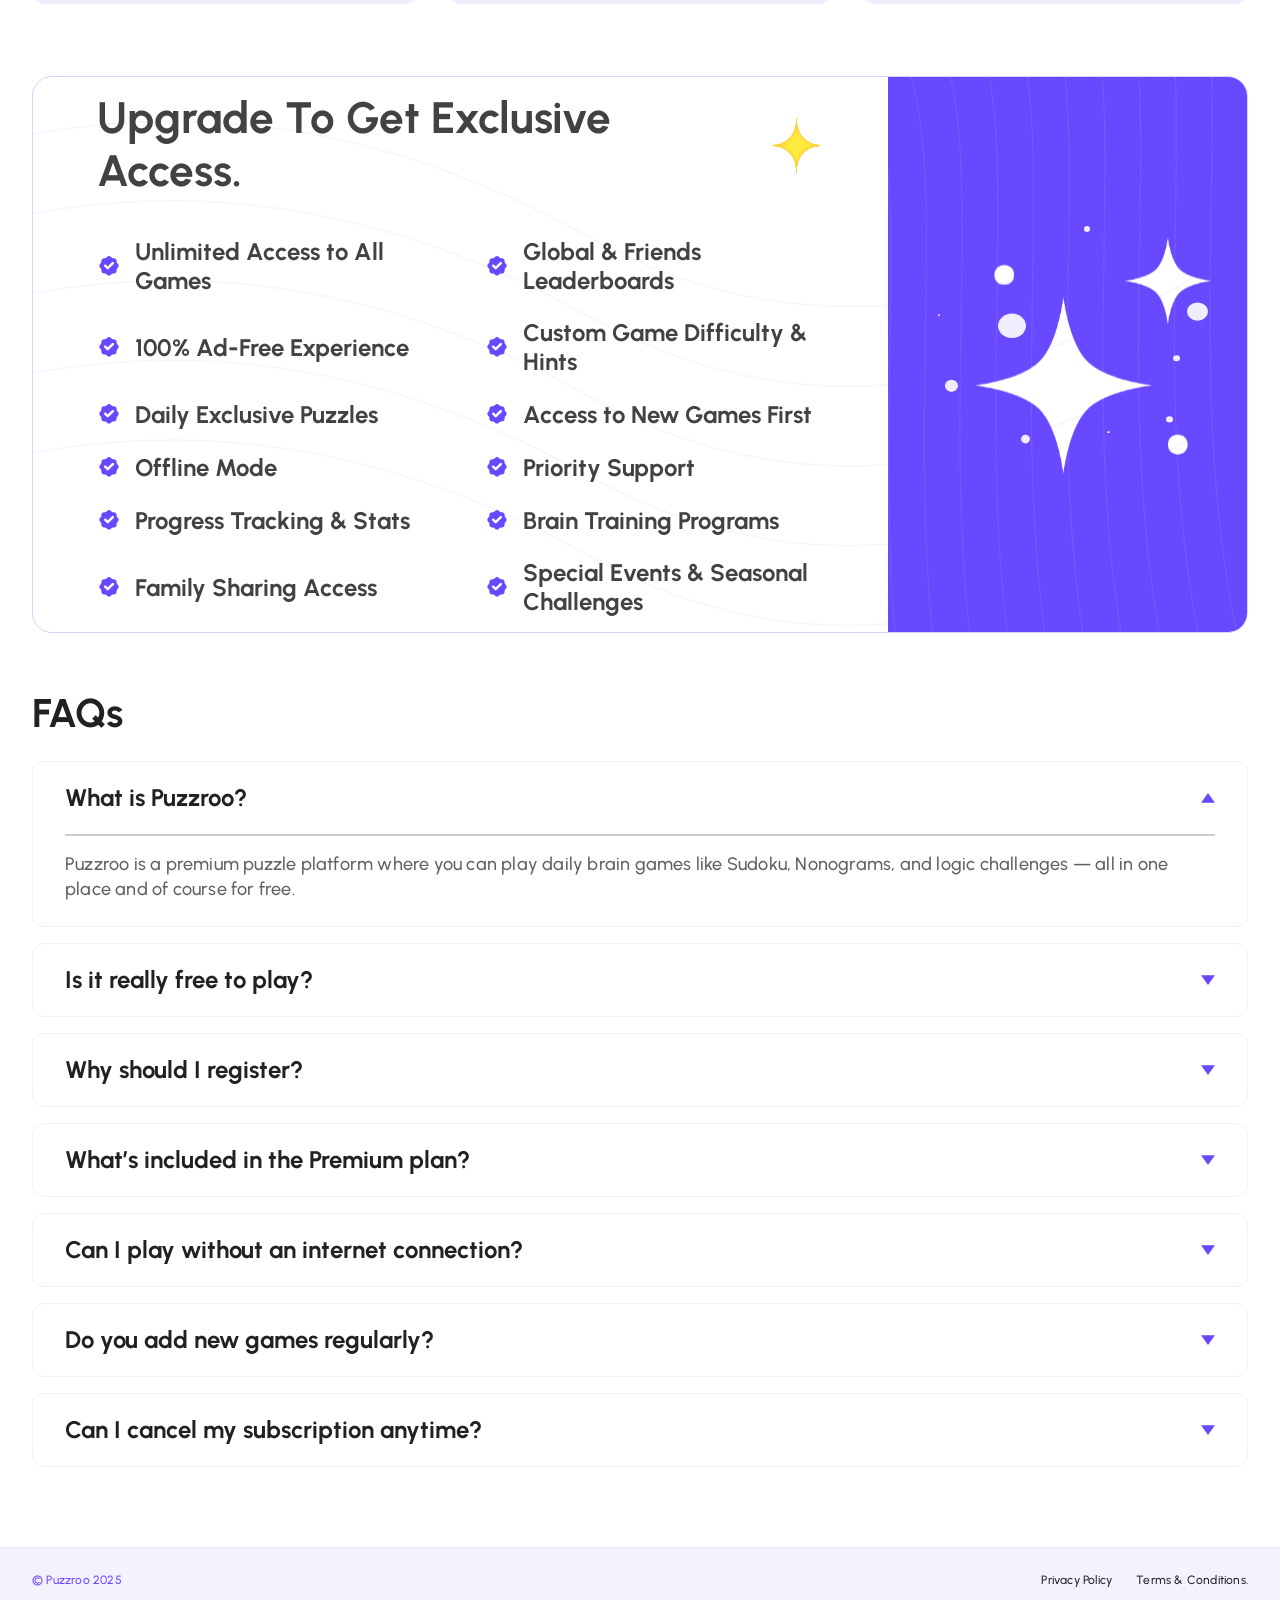
==== commit d3a95657: "Fixs" ====
--- a/index.html
+++ b/index.html
@@ -10,7 +10,7 @@
   <link rel="preconnect" href="https://fonts.gstatic.com" crossorigin>
   <link href="https://fonts.googleapis.com/css2?family=Urbanist:wght@400;500;600;700;800&display=swap" rel="stylesheet">
   <!-- Stylesheet -->
-  <link rel="stylesheet" href="assets/css/main.css?v=12">
+  <link rel="stylesheet" href="assets/css/main.css?v=13">
 </head>
 
 <body>
--- a/assets/css/main.css
+++ b/assets/css/main.css
@@ -5,7 +5,7 @@
    CSS Custom Properties / Theme System
    ========================================================================== */
 :root {
-  --bg-body: #F5F5F5;
+  --bg-body: #FFFFFF;
   --bg-wrapper: #FFFFFF;
   --bg-header: #FFFFFF;
   --text-primary: #212121;
@@ -113,7 +113,7 @@
 
 [data-theme="light"],
 body.light-mode {
-  --bg-body: #F5F5F5;
+  --bg-body: #FFFFFF;
   --bg-wrapper: #FFFFFF;
   --bg-header: #FFFFFF;
   --text-primary: #212121;
@@ -139,6 +139,25 @@
   --wrapper-shadow: rgba(0, 0, 0, 0.08);
 }
 
+/* Lobby Page Background overrides */
+.lobby-page-body {
+  --bg-body: #FFFFFF;
+  --bg-wrapper: #FFFFFF;
+}
+
+[data-theme="dark"] .lobby-page-body,
+body.dark-mode.lobby-page-body {
+  --bg-body: #181A20;
+  --bg-wrapper: #181A20;
+}
+
+@media (prefers-color-scheme: dark) {
+  :root:not([data-theme="light"]) .lobby-page-body {
+    --bg-body: #181A20;
+    --bg-wrapper: #181A20;
+  }
+}
+
 /* CSS Reset */
 * {
   margin: 0;
@@ -221,11 +240,11 @@
 
 .brand-text {
   font-family: 'Urbanist', sans-serif;
-  font-size: 22px;
+  font-size: 40px;
   font-weight: 700;
   color: var(--text-primary);
-  line-height: 1;
-  letter-spacing: -0.02em;
+  line-height: 1.2;
+  letter-spacing: 0;
   transition: color 0.3s ease;
 }
 
@@ -1477,20 +1496,6 @@
   background-color: var(--bg-body);
 }
 
-.lobby-page-body .brand-text {
-  font-family: 'Urbanist', sans-serif;
-  font-weight: 700;
-  font-size: 40px;
-  line-height: 1.2;
-  letter-spacing: 0;
-  color: #212121;
-  transition: color 0.3s ease;
-}
-
-[data-theme="dark"] .lobby-page-body .brand-text,
-body.dark-mode .lobby-page-body .brand-text {
-  color: #F8F7FF;
-}
 
 .lobby-container {
   width: 100%;
@@ -1724,16 +1729,17 @@
 .rules-box {
   width: 622px;
   max-width: 100%;
-  height: 125px;
+  min-height: 125px;
   background-color: #F5F5F5;
   border: none;
-  border-radius: 12px;
-  padding: 16px 32px;
+  border-radius: 4px;
+  padding: 20px 24px;
   margin-top: 8px;
   transition: background-color 0.3s ease;
   display: flex;
   flex-direction: column;
   justify-content: center;
+  box-sizing: border-box;
 }
 
 [data-theme="dark"] .rules-box,
@@ -1746,7 +1752,7 @@
   padding-left: 0;
   display: flex;
   flex-direction: column;
-  gap: 8px;
+  gap: 10px;
 }
 
 .rules-list li {
@@ -1758,7 +1764,7 @@
   vertical-align: middle;
   color: #616161;
   position: relative;
-  padding-left: 24px;
+  padding-left: 20px;
   transition: color 0.3s ease;
 }
 
@@ -1768,28 +1774,19 @@
 }
 
 .rules-list li::before {
-  content: "·";
-  color: currentColor;
-  font-weight: bold;
-  display: inline-block;
-  width: 1em;
-  margin-left: -1em;
+  content: "";
   position: absolute;
-  left: 12px;
-  font-size: 24px;
-  line-height: 1.4;
+  left: 4px;
+  top: 0.7em;
+  transform: translateY(-50%);
+  width: 6px;
+  height: 6px;
+  border-radius: 50%;
+  background-color: currentColor;
 }
 
 .lobby-page-body footer {
-  background-color: #F0EDFF;
   margin-top: 24px;
-  transition: background-color 0.3s ease, border-color 0.3s ease;
-}
-
-[data-theme="dark"] .lobby-page-body footer,
-body.dark-mode .lobby-page-body footer {
-  background-color: #1F222A;
-  border-color: rgba(105, 73, 255, 0.15);
 }
 
 /* Responsive adjustment for lobby page */
@@ -1818,6 +1815,7 @@
   }
 
   .rules-box {
+    min-height: 0;
     height: auto;
     padding: 20px 24px;
   }
@@ -1925,14 +1923,18 @@
 .sudoku-cell:nth-child(3n) {
   border-right: 2px solid var(--text-primary);
 }
+
 .sudoku-cell:nth-child(9n) {
-  border-right: none; /* remove right border for final column */
-}
+  border-right: none;
+  /* remove right border for final column */
+}
+
 /* Rows 3 and 6 should have thick bottom border (0-indexed row 2 and 5) */
 .sudoku-cell.row-2,
 .sudoku-cell.row-5 {
   border-bottom: 2px solid var(--text-primary);
 }
+
 /* Final row has no bottom border */
 .sudoku-cell.row-8 {
   border-bottom: none;
@@ -1951,6 +1953,7 @@
   color: #E53935;
   background-color: rgba(229, 57, 53, 0.15);
 }
+
 [data-theme="dark"] .sudoku-cell.cell-error,
 body.dark-mode .sudoku-cell.cell-error {
   color: #FF5252;
@@ -2008,7 +2011,7 @@
 
 .stats-container {
   display: grid;
-  grid-template-areas: 
+  grid-template-areas:
     "score score"
     "mistakes mistakes"
     "time time";
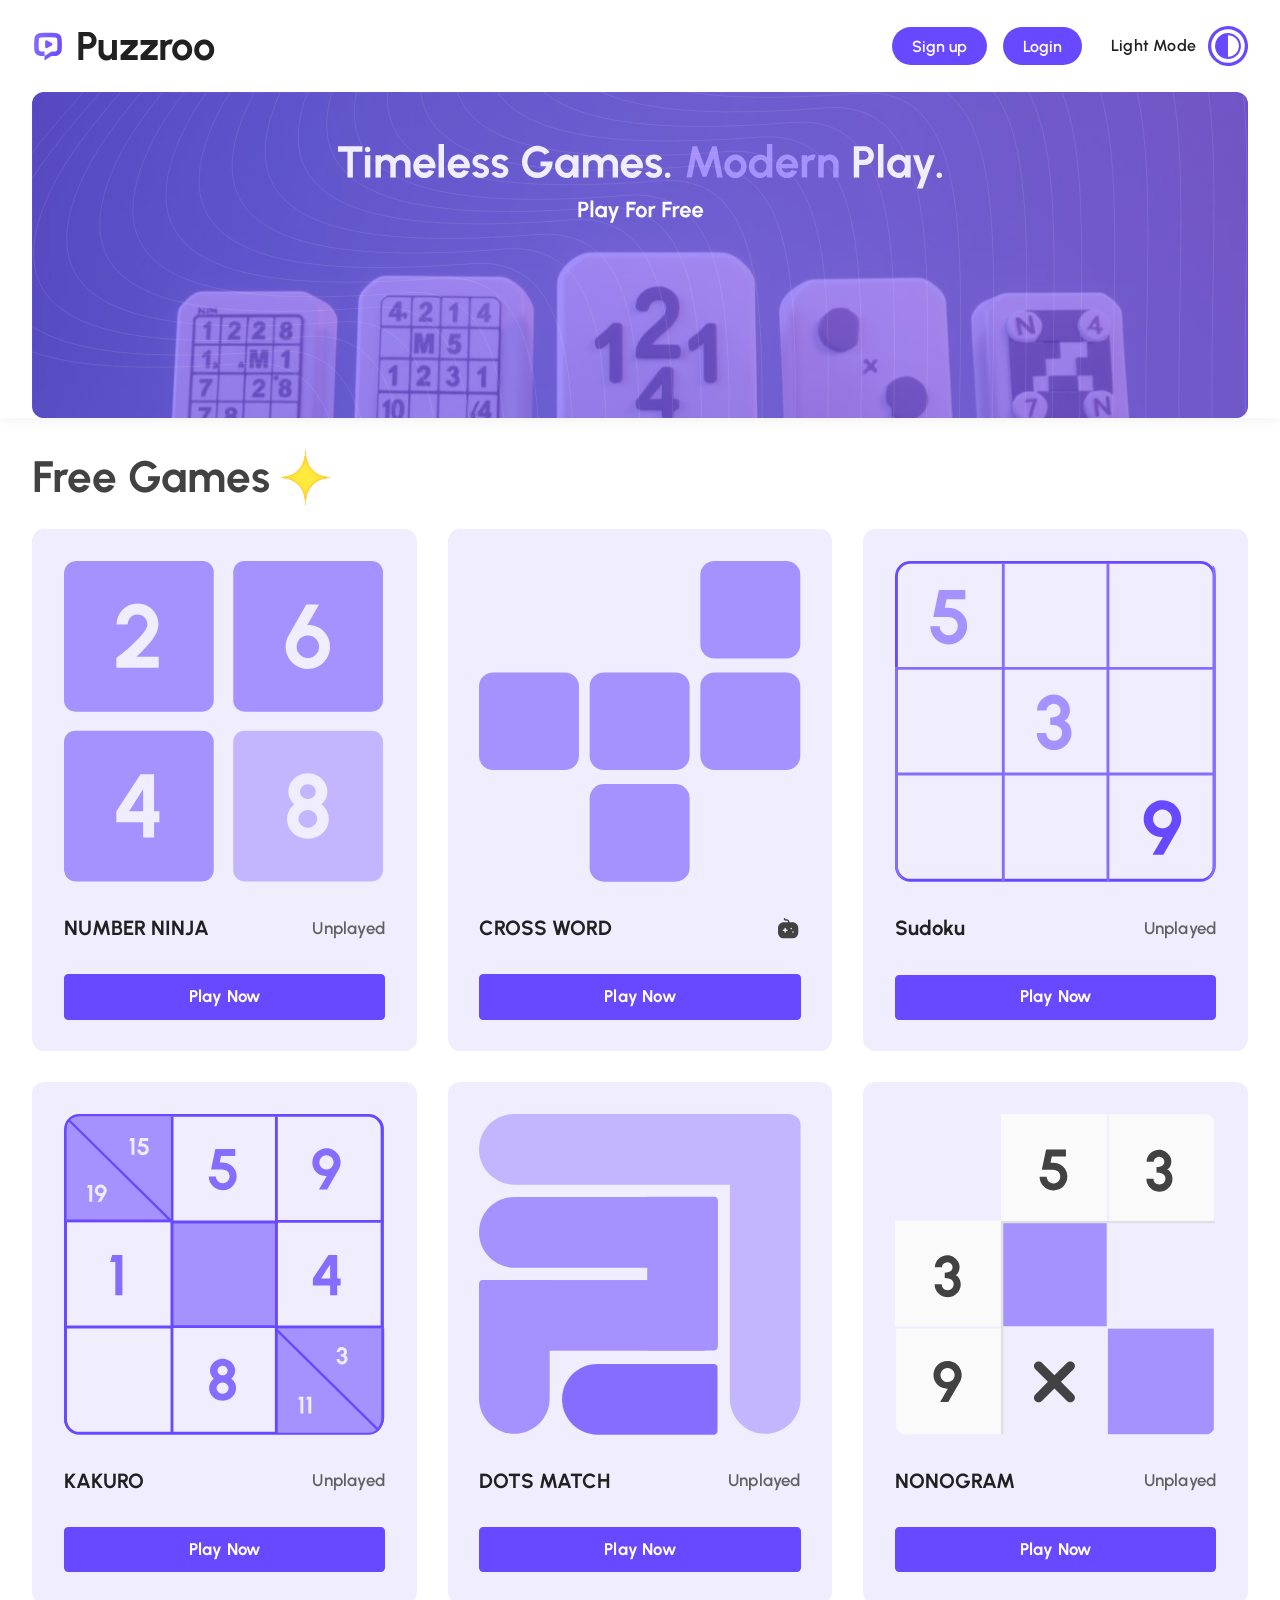
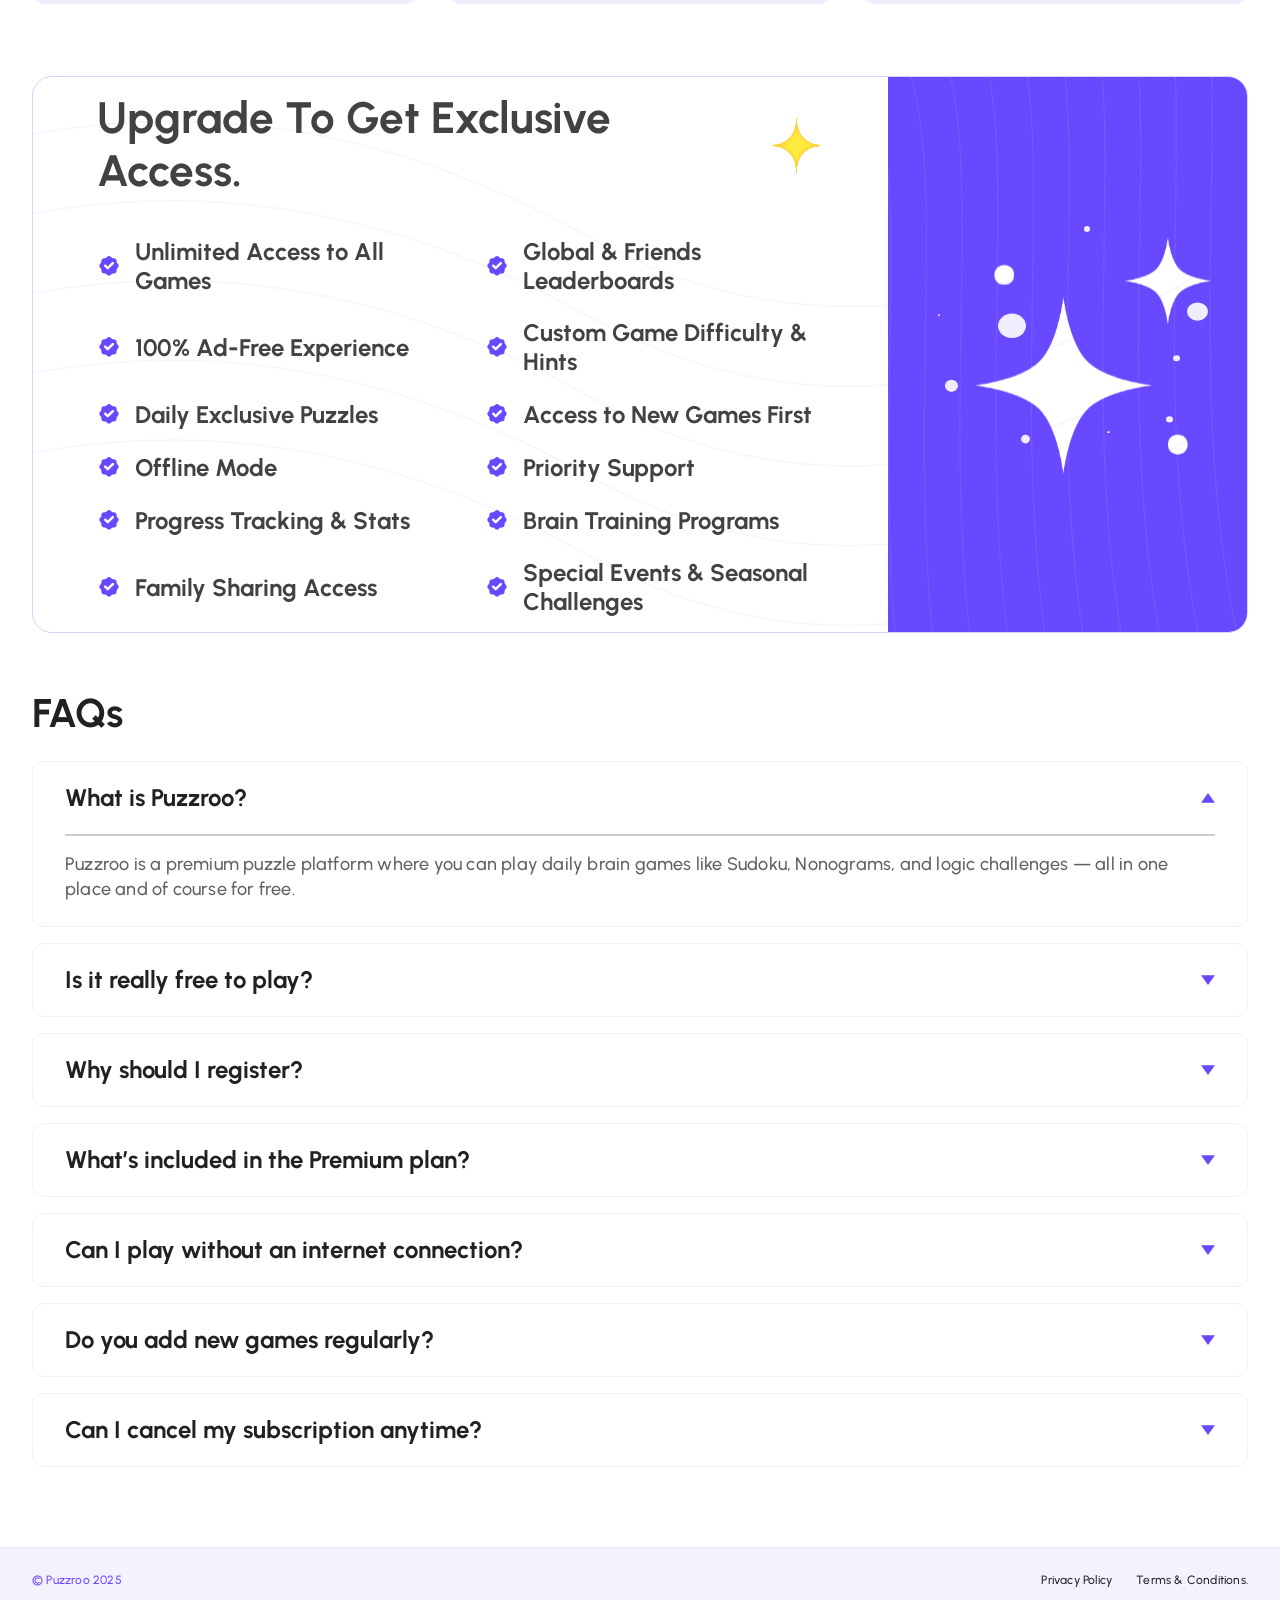
==== commit e994267d: "Theme issues fixs" ====
--- a/index.html
+++ b/index.html
@@ -14,6 +14,15 @@
 </head>
 
 <body>
+  <script>
+    (function() {
+      const savedTheme = localStorage.getItem('puzzroo-theme');
+      const systemTheme = window.matchMedia('(prefers-color-scheme: dark)').matches ? 'dark' : 'light';
+      const theme = savedTheme ? savedTheme : systemTheme;
+      document.documentElement.setAttribute('data-theme', theme);
+      document.body.classList.add(theme === 'dark' ? 'dark-mode' : 'light-mode');
+    })();
+  </script>
   <div class="wrapper-div" id="wrapper">
     <!-- Header Section (1440px x 444px) -->
     <header>
--- a/assets/css/main.css
+++ b/assets/css/main.css
@@ -1,2363 +1,2784 @@
-/* Google Fonts import: Urbanist */
-@import url('https://fonts.googleapis.com/css2?family=Urbanist:wght@400;500;600;700;800&display=swap');
-
-/* ==========================================================================
-   CSS Custom Properties / Theme System
-   ========================================================================== */
-:root {
-  --bg-body: #FFFFFF;
-  --bg-wrapper: #FFFFFF;
-  --bg-header: #FFFFFF;
-  --text-primary: #212121;
-  --text-secondary: #616161;
-  --card-bg: #F0EDFF;
-  --card-border: transparent;
-  --card-shadow-hover: rgba(105, 73, 255, 0.15);
-  --faq-bg: #FFFFFF;
-  --faq-border: #F0F0F8;
-  --faq-hover-bg: #F8F7FF;
-  --faq-hover-border: #E8E4FF;
-  --faq-divider: #CECECE;
-  --footer-bg: #F4F2FF;
-  --footer-border: #EBE7FF;
-  --footer-link: #212121;
-  --footer-copyright: #6949FF;
-  --toggle-bg: #F0EDFF;
-  --toggle-hover-bg: #E4DCFF;
-  --toggle-color: #6949FF;
-  --toggle-border: #D8D2FF;
-  --primary-purple: #6949FF;
-  --primary-purple-hover: #5434E0;
-  --wrapper-shadow: rgba(0, 0, 0, 0.08);
-}
-
-/* System Preference Dark Theme (Default when no explicit user choice) */
-@media (prefers-color-scheme: dark) {
-  :root:not([data-theme="light"]) {
-    --bg-body: #1F222A;
-    --bg-wrapper: #1F222A;
-    --bg-header: #1F222A;
-    --text-primary: #F8F7FF;
-    --text-secondary: #AAA6C8;
-    --card-bg: #1F222A;
-    --card-border: rgba(105, 73, 255, 0.2);
-    --card-shadow-hover: rgba(105, 73, 255, 0.35);
-    --faq-bg: #04060F0D;
-    --faq-border: #292446;
-    --faq-hover-bg: #211D39;
-    --faq-hover-border: #3E3666;
-    --faq-divider: #2D274A;
-    --footer-bg: #0F0E1A;
-    --footer-border: #201C36;
-    --footer-link: #C4C0E2;
-    --footer-copyright: #9E86FF;
-    --toggle-bg: #231E3D;
-    --toggle-hover-bg: #302A52;
-    --toggle-color: #FFC72C;
-    --toggle-border: #3B3363;
-    --wrapper-shadow: rgba(0, 0, 0, 0.5);
-  }
-}
-
-@media (prefers-color-scheme: dark) {
-  :root:not([data-theme="light"]) .premium-card {
-    background-color: #13111E;
-    border-color: rgba(105, 73, 255, 0.25);
-  }
-
-  :root:not([data-theme="light"]) .premium-bg-lines path {
-    stroke: rgba(255, 255, 255, 0.05);
-  }
-
-  :root:not([data-theme="light"]) .premium-heading-desktop,
-  :root:not([data-theme="light"]) .premium-heading-mobile,
-  :root:not([data-theme="light"]) .feature-text {
-    color: #FFFFFF;
-  }
-
-  :root:not([data-theme="light"]) .premium-content-left {
-    background-color: #04060F0D;
-  }
-
-  :root:not([data-theme="light"]) .games-section .section-title {
-    color: #F5F5F5;
-  }
-}
-
-/* Explicit Theme Overrides via data-theme attribute or body class */
-[data-theme="dark"],
-body.dark-mode {
-  --bg-body: #1F222A;
-  --bg-wrapper: #1F222A;
-  --bg-header: #1F222A;
-  --text-primary: #F8F7FF;
-  --text-secondary: #AAA6C8;
-  --card-bg: #1F222A;
-  --card-border: rgba(105, 73, 255, 0.2);
-  --card-shadow-hover: rgba(105, 73, 255, 0.35);
-  --faq-bg: #04060F0D;
-  --faq-border: #292446;
-  --faq-hover-bg: #211D39;
-  --faq-hover-border: #3E3666;
-  --faq-divider: #2D274A;
-  --footer-bg: #0F0E1A;
-  --footer-border: #201C36;
-  --footer-link: #C4C0E2;
-  --footer-copyright: #9E86FF;
-  --toggle-bg: #231E3D;
-  --toggle-hover-bg: #302A52;
-  --toggle-color: #FFC72C;
-  --toggle-border: #3B3363;
-  --wrapper-shadow: rgba(0, 0, 0, 0.5);
-}
-
-[data-theme="light"],
-body.light-mode {
-  --bg-body: #FFFFFF;
-  --bg-wrapper: #FFFFFF;
-  --bg-header: #FFFFFF;
-  --text-primary: #212121;
-  --text-secondary: #616161;
-  --card-bg: #F0EDFF;
-  --card-border: transparent;
-  --card-shadow-hover: rgba(105, 73, 255, 0.15);
-  --faq-bg: #FFFFFF;
-  --faq-border: #F0F0F8;
-  --faq-hover-bg: #F8F7FF;
-  --faq-hover-border: #E8E4FF;
-  --faq-divider: #CECECE;
-  --footer-bg: #F4F2FF;
-  --footer-border: #EBE7FF;
-  --footer-link: #212121;
-  --footer-copyright: #6949FF;
-  --toggle-bg: #F0EDFF;
-  --toggle-hover-bg: #E4DCFF;
-  --toggle-color: #6949FF;
-  --toggle-border: #D8D2FF;
-  --primary-purple: #6949FF;
-  --primary-purple-hover: #5434E0;
-  --wrapper-shadow: rgba(0, 0, 0, 0.08);
-}
-
-/* Lobby Page Background overrides */
-.lobby-page-body {
-  --bg-body: #FFFFFF;
-  --bg-wrapper: #FFFFFF;
-}
-
-[data-theme="dark"] .lobby-page-body,
-body.dark-mode.lobby-page-body {
-  --bg-body: #181A20;
-  --bg-wrapper: #181A20;
-}
-
-@media (prefers-color-scheme: dark) {
-  :root:not([data-theme="light"]) .lobby-page-body {
-    --bg-body: #181A20;
-    --bg-wrapper: #181A20;
-  }
-}
-
-/* CSS Reset */
-* {
-  margin: 0;
-  padding: 0;
-  box-sizing: border-box;
-}
-
-html,
-body {
-  width: 100%;
-  overflow-x: hidden;
-}
-
-body {
-  font-family: 'Urbanist', sans-serif;
-  background-color: var(--bg-wrapper);
-  color: var(--text-primary);
-  display: flex;
-  justify-content: center;
-  align-items: flex-start;
-  min-height: 100vh;
-  transition: background-color 0.3s ease, color 0.3s ease;
-}
-
-/* Page Container (Full Widescreen Responsive) */
-.wrapper-div {
-  width: 100%;
-  max-width: 100%;
-  min-height: 100vh;
-  background-color: var(--bg-wrapper);
-  margin: 0 auto;
-  box-shadow: none;
-  display: flex;
-  flex-direction: column;
-  align-items: center;
-  transition: background-color 0.3s ease;
-}
-
-/* Header Section */
-header {
-  position: sticky;
-  top: 0;
-  z-index: 1000;
-  width: 100%;
-  background-color: var(--bg-header);
-  display: flex;
-  flex-direction: column;
-  align-items: center;
-  justify-content: flex-start;
-  padding: 0 40px;
-  transition: background-color 0.3s ease, box-shadow 0.3s ease;
-  box-shadow: 0 2px 12px rgba(0, 0, 0, 0.06);
-}
-
-/* Nav Bar (1312px max width) */
-.navbar {
-  width: 100%;
-  max-width: 1312px;
-  height: 92px;
-  display: flex;
-  align-items: center;
-  justify-content: space-between;
-  padding: 0;
-}
-
-/* Left side logo & brand text */
-.nav-brand {
-  display: flex;
-  align-items: center;
-  gap: 12px;
-  text-decoration: none;
-  cursor: pointer;
-}
-
-.logo-img {
-  width: 32px;
-  height: 32px;
-  object-fit: contain;
-}
-
-.brand-text {
-  font-family: 'Urbanist', sans-serif;
-  font-size: 40px;
-  font-weight: 700;
-  color: var(--text-primary);
-  line-height: 1.2;
-  letter-spacing: 0;
-  transition: color 0.3s ease;
-}
-
-/* Right side actions container */
-.nav-right-container {
-  display: flex;
-  align-items: center;
-  gap: 24px;
-}
-
-/* Desktop-only action buttons */
-.nav-desktop-buttons {
-  display: flex;
-  align-items: center;
-  gap: 16px;
-}
-
-/* Theme Toggle Button */
-.theme-toggle-btn {
-  background: transparent;
-  border: none;
-  display: flex;
-  align-items: center;
-  gap: 12px;
-  cursor: pointer;
-  outline: none;
-  padding: 0;
-  transition: opacity 0.2s ease;
-}
-
-.theme-toggle-btn:hover {
-  opacity: 0.85;
-}
-
-.theme-toggle-text {
-  font-family: 'Urbanist', sans-serif;
-  font-weight: 600;
-  font-size: 16px;
-  line-height: 140%;
-  letter-spacing: 0.2px;
-  text-align: center;
-  vertical-align: middle;
-  color: var(--text-primary);
-  transition: color 0.3s ease;
-}
-
-.theme-icon {
-  width: 40px;
-  height: 40px;
-  object-fit: contain;
-  display: block;
-}
-
-/* Toggle visibility of light/dark icons */
-.theme-toggle-btn .light-icon {
-  display: block;
-}
-
-.theme-toggle-btn .dark-icon {
-  display: none;
-}
-
-[data-theme="dark"] .theme-toggle-btn .light-icon,
-body.dark-mode .theme-toggle-btn .light-icon {
-  display: none;
-}
-
-[data-theme="dark"] .theme-toggle-btn .dark-icon,
-body.dark-mode .theme-toggle-btn .dark-icon {
-  display: block;
-}
-
-/* Fallback for system preference dark mode when no data-theme set */
-@media (prefers-color-scheme: dark) {
-  :root:not([data-theme="light"]) .theme-toggle-btn .light-icon {
-    display: none;
-  }
-
-  :root:not([data-theme="light"]) .theme-toggle-btn .dark-icon {
-    display: block;
-  }
-}
-
-.btn-signup {
-  width: 95px;
-  height: 38px;
-  display: inline-flex;
-  align-items: center;
-  justify-content: center;
-  background-color: var(--primary-purple);
-  color: #FFFFFF;
-  font-family: 'Urbanist', sans-serif;
-  font-size: 16px;
-  font-weight: 600;
-  border-radius: 9999px;
-  border: none;
-  cursor: pointer;
-  text-decoration: none;
-  transition: all 0.2s ease-in-out;
-}
-
-.btn-signup:hover {
-  background-color: var(--primary-purple-hover);
-  transform: translateY(-1px);
-  box-shadow: 0 4px 14px rgba(105, 73, 255, 0.4);
-}
-
-.btn-login {
-  width: 79px;
-  height: 38px;
-  display: inline-flex;
-  align-items: center;
-  justify-content: center;
-  background-color: var(--primary-purple);
-  color: #FFFFFF;
-  font-family: 'Urbanist', sans-serif;
-  font-size: 16px;
-  font-weight: 600;
-  border-radius: 9999px;
-  border: none;
-  cursor: pointer;
-  text-decoration: none;
-  transition: all 0.2s ease-in-out;
-}
-
-.btn-login:hover {
-  background-color: var(--primary-purple-hover);
-  transform: translateY(-1px);
-  box-shadow: 0 4px 14px rgba(105, 73, 255, 0.4);
-}
-
-/* ==========================================================================
-   Mobile Navigation Button & Drawer Styles
-   ========================================================================== */
-
-/* Mobile Menu Button (24px x 21px Icon Container) */
-.mobile-menu-btn {
-  display: none;
-  background: transparent;
-  border: none;
-  padding: 6px;
-  cursor: pointer;
-  color: var(--text-primary);
-  border-radius: 8px;
-  transition: all 0.2s ease;
-  align-items: center;
-  justify-content: center;
-  outline: none;
-}
-
-.mobile-menu-btn:hover {
-  background-color: var(--toggle-bg);
-  transform: scale(1.05);
-}
-
-.mobile-menu-btn:active {
-  transform: scale(0.95);
-}
-
-.mobile-menu-btn svg.hamburger-icon {
-  width: 24px;
-  height: 21px;
-  display: block;
-}
-
-/* Mobile Nav Overlay Backdrop */
-.mobile-nav-backdrop {
-  position: fixed;
-  top: 0;
-  left: 0;
-  right: 0;
-  bottom: 0;
-  background-color: rgba(0, 0, 0, 0.5);
-  backdrop-filter: blur(6px);
-  -webkit-backdrop-filter: blur(6px);
-  z-index: 998;
-  opacity: 0;
-  pointer-events: none;
-  transition: opacity 0.3s ease;
-}
-
-.mobile-nav-backdrop.active {
-  opacity: 1;
-  pointer-events: auto;
-}
-
-/* Mobile Nav Drawer */
-.mobile-nav-drawer {
-  position: fixed;
-  top: 0;
-  left: 0;
-  right: 0;
-  width: 100%;
-  max-width: 100%;
-  background-color: var(--bg-wrapper);
-  border-bottom-left-radius: 24px;
-  border-bottom-right-radius: 24px;
-  box-shadow: 0 16px 40px rgba(0, 0, 0, 0.2);
-  z-index: 999;
-  transform: translateY(-105%);
-  opacity: 0;
-  pointer-events: none;
-  transition: transform 0.35s cubic-bezier(0.16, 1, 0.3, 1), opacity 0.3s ease;
-  padding: 16px 20px 28px 20px;
-  border-bottom: 1px solid var(--toggle-border);
-}
-
-.mobile-nav-drawer.open {
-  transform: translateY(0);
-  opacity: 1;
-  pointer-events: auto;
-}
-
-.mobile-drawer-header {
-  display: flex;
-  align-items: center;
-  justify-content: space-between;
-  padding-bottom: 16px;
-  border-bottom: 1px solid var(--toggle-border);
-}
-
-.mobile-menu-close {
-  background: transparent;
-  border: none;
-  color: var(--text-primary);
-  width: 40px;
-  height: 40px;
-  border-radius: 50%;
-  display: flex;
-  align-items: center;
-  justify-content: center;
-  cursor: pointer;
-  transition: background-color 0.2s ease, transform 0.2s ease;
-}
-
-.mobile-menu-close:hover {
-  background-color: var(--toggle-bg);
-  transform: rotate(90deg);
-}
-
-.mobile-drawer-body {
-  display: flex;
-  flex-direction: column;
-  gap: 20px;
-  padding-top: 20px;
-}
-
-.mobile-menu-links {
-  list-style: none;
-  display: flex;
-  flex-direction: column;
-  gap: 8px;
-}
-
-.mobile-link {
-  font-family: 'Urbanist', sans-serif;
-  font-size: 18px;
-  font-weight: 600;
-  color: var(--text-primary);
-  text-decoration: none;
-  padding: 12px 16px;
-  border-radius: 12px;
-  display: flex;
-  align-items: center;
-  justify-content: space-between;
-  transition: all 0.2s ease;
-}
-
-.mobile-link:hover,
-.mobile-link.active {
-  background-color: var(--card-bg);
-  color: var(--primary-purple);
-}
-
-.mobile-drawer-divider {
-  height: 1px;
-  background-color: var(--toggle-border);
-  width: 100%;
-}
-
-.mobile-theme-row {
-  display: flex;
-  align-items: center;
-  justify-content: space-between;
-  padding: 4px 8px;
-}
-
-.mobile-theme-label {
-  font-size: 16px;
-  font-weight: 600;
-  color: var(--text-secondary);
-}
-
-.mobile-theme-toggle-btn {
-  display: inline-flex;
-  align-items: center;
-  gap: 4px;
-  background-color: var(--toggle-bg);
-  border: 1px solid var(--toggle-border);
-  border-radius: 9999px;
-  padding: 4px;
-  cursor: pointer;
-}
-
-.mobile-theme-toggle-btn span {
-  font-size: 13px;
-  font-weight: 700;
-  padding: 6px 14px;
-  border-radius: 9999px;
-  transition: all 0.2s ease;
-}
-
-.theme-text-light {
-  background-color: var(--primary-purple);
-  color: #FFFFFF;
-}
-
-.theme-text-dark {
-  color: var(--text-secondary);
-}
-
-/* Dark mode styling for theme switcher in drawer */
-[data-theme="dark"] .theme-text-light,
-body.dark-mode .theme-text-light {
-  background-color: transparent;
-  color: var(--text-secondary);
-}
-
-[data-theme="dark"] .theme-text-dark,
-body.dark-mode .theme-text-dark {
-  background-color: var(--primary-purple);
-  color: #FFFFFF;
-}
-
-.mobile-drawer-actions {
-  display: flex;
-  flex-direction: column;
-  gap: 12px;
-  margin-top: 4px;
-}
-
-.mobile-btn-login {
-  width: 100%;
-  height: 46px;
-  display: flex;
-  align-items: center;
-  justify-content: center;
-  border: 1.5px solid var(--primary-purple);
-  color: var(--primary-purple);
-  background-color: transparent;
-  font-family: 'Urbanist', sans-serif;
-  font-size: 16px;
-  font-weight: 700;
-  border-radius: 9999px;
-  text-decoration: none;
-  transition: all 0.2s ease;
-}
-
-.mobile-btn-login:hover {
-  background-color: var(--card-bg);
-}
-
-.mobile-btn-signup {
-  width: 100%;
-  height: 46px;
-  display: flex;
-  align-items: center;
-  justify-content: center;
-  background-color: var(--primary-purple);
-  color: #FFFFFF;
-  font-family: 'Urbanist', sans-serif;
-  font-size: 16px;
-  font-weight: 700;
-  border-radius: 9999px;
-  text-decoration: none;
-  box-shadow: 0 4px 14px rgba(105, 73, 255, 0.3);
-  transition: all 0.2s ease;
-}
-
-.mobile-btn-signup:hover {
-  background-color: var(--primary-purple-hover);
-}
-
-/* Hero Section (1312px max width, 1312:352 aspect ratio) */
-.hero-section {
-  width: 100%;
-  max-width: 1312px;
-  border-radius: 12px;
-  overflow: hidden;
-  position: relative;
-  background-color: var(--primary-purple);
-  box-shadow: none !important;
-  filter: none !important;
-}
-
-.hero-svg-wrapper {
-  width: 100%;
-  max-width: 1312px;
-  aspect-ratio: 1312 / 352;
-  position: relative;
-  overflow: hidden;
-  border-radius: 12px;
-  box-shadow: none !important;
-  filter: none !important;
-}
-
-.hero-svg-img {
-  width: 109.7561%;
-  height: auto;
-  margin-left: -4.878%;
-  margin-top: -7.0122%;
-  display: block;
-  pointer-events: none;
-  box-shadow: none !important;
-  filter: none !important;
-}
-
-/* Main Content Layout */
-main {
-  width: 100%;
-  display: flex;
-  flex-direction: column;
-  align-items: center;
-  padding: 40px 40px 0 40px;
-  gap: 40px;
-  flex: 1;
-}
-
-.games-section {
-  width: 100%;
-  max-width: 1312px;
-  display: flex;
-  flex-direction: column;
-  gap: 24px;
-}
-
-.section-title {
-  font-family: 'Urbanist', sans-serif;
-  font-weight: 700;
-  font-size: 44px;
-  line-height: 120%;
-  letter-spacing: 0;
-  text-transform: capitalize;
-  color: #424242;
-  width: 100%;
-  display: flex;
-  align-items: center;
-  gap: 8px;
-  transition: color 0.3s ease;
-}
-
-[data-theme="dark"] .section-title,
-body.dark-mode .section-title {
-  color: var(--text-primary);
-}
-
-.title-sparkle-img {
-  width: 1.25em;
-  height: 1.25em;
-  object-fit: contain;
-  vertical-align: middle;
-  flex-shrink: 0;
-}
-
-/* Cards Grid: Desktop 3 Columns */
-.cards-grid {
-  width: 100%;
-  display: grid;
-  grid-template-columns: repeat(3, minmax(0, 416.81px));
-  gap: 30.78px;
-  justify-content: center;
-}
-
-/* Card Item */
-.card-item {
-  width: 100%;
-  max-width: 416.81px;
-  min-height: 522.08px;
-  border-radius: 12.31px;
-  padding: 30.78px;
-  background-color: var(--card-bg);
-  border: 1px solid var(--card-border);
-  opacity: 1;
-  display: flex;
-  flex-direction: column;
-  justify-content: space-between;
-  align-items: center;
-  gap: 16px;
-  margin: 0 auto;
-  transition: none;
-}
-
-/* Card Image */
-.card-image-wrapper {
-  width: 100%;
-  max-width: 339.55px;
-  height: auto;
-  aspect-ratio: 1;
-  border-radius: 12.31px;
-  overflow: hidden;
-  display: flex;
-  align-items: center;
-  justify-content: center;
-}
-
-.card-img {
-  width: 100%;
-  height: 100%;
-  object-fit: contain;
-  opacity: 1;
-  display: block;
-}
-
-/* Theme Adaptive Card Images (Light Mode vs Dark Mode) */
-.card-img-dark {
-  display: none !important;
-}
-
-.card-img-light {
-  display: block !important;
-}
-
-[data-theme="dark"] .card-img-dark,
-body.dark-mode .card-img-dark {
-  display: block !important;
-}
-
-[data-theme="dark"] .card-img-light,
-body.dark-mode .card-img-light {
-  display: none !important;
-}
-
-@media (prefers-color-scheme: dark) {
-  :root:not([data-theme="light"]) .card-img-dark {
-    display: block !important;
-  }
-
-  :root:not([data-theme="light"]) .card-img-light {
-    display: none !important;
-  }
-}
-
-/* Card Info Row */
-.card-info {
-  width: 100%;
-  max-width: 345.35px;
-  display: flex;
-  align-items: center;
-  justify-content: space-between;
-  padding: 0;
-}
-
-.game-name {
-  font-family: 'Urbanist', sans-serif;
-  font-weight: 700;
-  font-size: 20.52px;
-  line-height: 120%;
-  letter-spacing: 0px;
-  text-align: center;
-  vertical-align: middle;
-  color: var(--text-primary);
-  transition: color 0.3s ease;
-}
-
-.game-status {
-  font-family: 'Urbanist', sans-serif;
-  font-weight: 600;
-  font-size: 16.85px;
-  line-height: 140%;
-  letter-spacing: 0.21px;
-  text-align: center;
-  vertical-align: middle;
-  color: var(--text-secondary);
-  display: inline-flex;
-  align-items: center;
-  transition: color 0.3s ease;
-}
-
-.game-status-icon {
-  display: inline-flex;
-  align-items: center;
-  justify-content: center;
-}
-
-.game-status-img {
-  width: 25px;
-  height: 25px;
-  object-fit: contain;
-  vertical-align: middle;
-}
-
-[data-theme="dark"] .game-status-img,
-body.dark-mode .game-status-img {
-  filter: brightness(0) invert(0.85) sepia(0.2) hue-rotate(210deg);
-}
-
-/* Button in Card */
-.btn-play {
-  width: 100%;
-  max-width: 345.35px;
-  height: 45.06px;
-  gap: 10.53px;
-  opacity: 1;
-  padding: 10.53px 42.12px;
-  border-radius: 4.21px;
-  border: 2.11px solid var(--primary-purple);
-  background-color: var(--primary-purple);
-  color: #FFFFFF;
-  font-family: 'Urbanist', sans-serif;
-  font-weight: 700;
-  font-size: 16.85px;
-  line-height: 140%;
-  letter-spacing: 0.21px;
-  text-align: center;
-  vertical-align: middle;
-  cursor: pointer;
-  display: inline-flex;
-  align-items: center;
-  justify-content: center;
-  transition: all 0.2s ease-in-out;
-}
-
-.btn-play:hover {
-  background-color: var(--primary-purple-hover);
-  border-color: var(--primary-purple-hover);
-  box-shadow: 0 4px 14px rgba(105, 73, 255, 0.4);
-}
-
-/* Premium Section Container */
-.premium-section {
-  width: 100%;
-  max-width: 1312px;
-  margin-top: 32px;
-  display: flex;
-  flex-direction: column;
-}
-
-.premium-heading-mobile {
-  display: none;
-  font-family: 'Urbanist', sans-serif;
-  font-weight: 700;
-  font-size: 26px;
-  line-height: 130%;
-  color: #424242;
-  margin-bottom: 20px;
-  align-items: center;
-  gap: 10px;
-  transition: color 0.3s ease;
-}
-
-[data-theme="dark"] .premium-heading-mobile,
-body.dark-mode .premium-heading-mobile {
-  color: #FFFFFF;
-}
-
-.premium-card {
-  width: 100%;
-  max-width: 1312px;
-  height: 557px;
-  border-radius: 20px;
-  background-color: #FFFFFF;
-  border: 1px solid var(--toggle-border);
-  display: flex;
-  position: relative;
-  overflow: hidden;
-  box-sizing: border-box;
-  transition: background-color 0.3s ease, border-color 0.3s ease;
-}
-
-[data-theme="dark"] .premium-card,
-body.dark-mode .premium-card {
-  background-color: #13111E;
-  border-color: rgba(105, 73, 255, 0.25);
-}
-
-[data-theme="dark"] .premium-content-left,
-body.dark-mode .premium-content-left {
-  background-color: #04060F0D;
-}
-
-[data-theme="dark"] .games-section .section-title,
-body.dark-mode .games-section .section-title {
-  color: #F5F5F5;
-}
-
-/* Background Wavy Contour Lines */
-.premium-bg-lines {
-  position: absolute;
-  top: 0;
-  left: 0;
-  width: 100%;
-  height: 100%;
-  pointer-events: none;
-  z-index: 3;
-}
-
-.premium-bg-lines path {
-  stroke: rgba(105, 73, 255, 0.06);
-  transition: stroke 0.3s ease;
-}
-
-[data-theme="dark"] .premium-bg-lines path,
-body.dark-mode .premium-bg-lines path {
-  stroke: rgba(255, 255, 255, 0.25);
-}
-
-/* Left Content Area */
-.premium-content-left {
-  flex: 1;
-  padding: 56px 64px;
-  display: flex;
-  flex-direction: column;
-  justify-content: center;
-  position: relative;
-  z-index: 4;
-  transition: background-color 0.3s ease;
-}
-
-.premium-heading-desktop {
-  font-family: 'Urbanist', sans-serif;
-  font-weight: 700;
-  font-size: 44px;
-  line-height: 120%;
-  letter-spacing: 0%;
-  text-transform: capitalize;
-  color: #424242;
-  display: flex;
-  align-items: center;
-  gap: 12px;
-  margin-bottom: 40px;
-  transition: color 0.3s ease;
-}
-
-[data-theme="dark"] .premium-heading-desktop,
-body.dark-mode .premium-heading-desktop {
-  color: #FFFFFF;
-}
-
-.heading-sparkle-icon {
-  width: 55px;
-  height: 55px;
-  object-fit: contain;
-  flex-shrink: 0;
-}
-
-/* 2 Columns Grid for Features */
-.premium-features-grid {
-  display: grid;
-  grid-template-columns: repeat(2, 1fr);
-  grid-auto-flow: column;
-  grid-template-rows: repeat(6, auto);
-  gap: 24px 48px;
-  list-style: none;
-  padding: 0;
-  margin: 0;
-}
-
-.feature-item {
-  display: flex;
-  align-items: center;
-  gap: 14px;
-}
-
-.feature-check-icon {
-  width: 24px;
-  height: 24px;
-  display: inline-flex;
-  align-items: center;
-  justify-content: center;
-  flex-shrink: 0;
-  color: #6949FF;
-}
-
-.feature-check-icon svg {
-  width: 24px !important;
-  height: 24px !important;
-  display: block;
-}
-
-.feature-check-icon svg .check-bg {
-  fill: currentColor;
-}
-
-.feature-check-icon svg .check-mark {
-  stroke: #FFFFFF;
-}
-
-.feature-text {
-  font-family: 'Urbanist', sans-serif;
-  font-weight: 700;
-  font-size: 24px;
-  line-height: 120%;
-  letter-spacing: 0%;
-  vertical-align: middle;
-  color: #424242;
-  transition: color 0.3s ease;
-}
-
-[data-theme="dark"] .feature-text,
-body.dark-mode .feature-text {
-  color: #FFFFFF;
-}
-
-/* Right Illustration Block */
-.premium-illustration-right {
-  width: 359px;
-  height: 100%;
-  flex-shrink: 0;
-  position: relative;
-  overflow: hidden;
-  z-index: 2;
-}
-
-.premium-right-img {
-  width: 100%;
-  height: 100%;
-  object-fit: cover;
-  object-position: center;
-  display: block;
-}
-
-/* FAQs Section */
-.faqs-section {
-  width: 100%;
-  max-width: 1312px;
-  height: auto;
-  display: flex;
-  flex-direction: column;
-  gap: 24px;
-  margin-top: 16px;
-}
-
-.faqs-section .section-title {
-  font-family: 'Urbanist', sans-serif;
-  font-weight: 700;
-  font-size: 40px;
-  line-height: 120%;
-  letter-spacing: 0%;
-  color: var(--text-primary);
-  transition: color 0.3s ease;
-}
-
-.faq-accordion {
-  width: 100%;
-  display: flex;
-  flex-direction: column;
-  gap: 16px;
-}
-
-.faq-item {
-  width: 100%;
-  min-height: 72px;
-  background-color: var(--faq-bg);
-  border-radius: 12px;
-  padding: 0 32px;
-  border: 1px solid var(--faq-border);
-  transition: background-color 0.25s ease-in-out, border-color 0.25s ease-in-out, padding-bottom 0.25s ease-in-out;
-  box-sizing: border-box;
-}
-
-.faq-item.active {
-  padding-bottom: 24px;
-}
-
-.faq-item:hover {
-  background-color: var(--faq-hover-bg);
-  border-color: var(--faq-hover-border);
-}
-
-.faq-question {
-  width: 100%;
-  height: 72px;
-  min-height: 72px;
-  background: none;
-  border: none;
-  display: flex;
-  align-items: center;
-  justify-content: space-between;
-  text-align: left;
-  font-family: 'Urbanist', sans-serif;
-  font-weight: 700;
-  font-size: 24px;
-  line-height: 120%;
-  letter-spacing: 0%;
-  vertical-align: middle;
-  color: var(--text-primary);
-  cursor: pointer;
-  padding: 0;
-  outline: none;
-  transition: color 0.3s ease;
-  box-sizing: border-box;
-}
-
-.faq-icon {
-  width: 14px;
-  height: 10px;
-  transition: transform 0.3s ease;
-  flex-shrink: 0;
-  margin-left: 16px;
-}
-
-.faq-item.active .faq-icon {
-  transform: rotate(180deg);
-}
-
-.faq-answer-content {
-  max-height: 0;
-  overflow: hidden;
-  transition: max-height 0.35s cubic-bezier(0.4, 0, 0.2, 1), opacity 0.3s ease;
-  opacity: 0;
-}
-
-.faq-item.active .faq-answer-content {
-  max-height: 300px;
-  opacity: 1;
-}
-
-.faq-divider {
-  width: 100%;
-  height: 1.5px;
-  background-color: var(--faq-divider);
-  margin: 0 0 16px 0;
-  transition: background-color 0.3s ease;
-}
-
-.faq-answer {
-  font-family: 'Urbanist', sans-serif;
-  font-weight: 500;
-  font-size: 18px;
-  line-height: 140%;
-  letter-spacing: 0.2px;
-  vertical-align: middle;
-  color: var(--text-secondary);
-  margin: 0;
-  transition: color 0.3s ease;
-}
-
-/* Footer Section */
-footer {
-  width: 100%;
-  height: 64px;
-  background-color: var(--footer-bg);
-  padding: 0 40px;
-  margin-top: 48px;
-  display: flex;
-  justify-content: center;
-  align-items: center;
-  border-top: 1px solid var(--footer-border);
-  transition: background-color 0.3s ease, border-color 0.3s ease;
-}
-
-.footer-container {
-  width: 100%;
-  max-width: 1312px;
-  display: flex;
-  justify-content: space-between;
-  align-items: center;
-}
-
-.footer-copyright {
-  font-family: 'Urbanist', sans-serif;
-  font-weight: 500;
-  font-size: 12px;
-  line-height: 100%;
-  letter-spacing: 0.2px;
-  text-align: center;
-  vertical-align: middle;
-  color: var(--footer-copyright);
-  margin: 0;
-  transition: color 0.3s ease;
-}
-
-.footer-links {
-  display: flex;
-  align-items: center;
-  gap: 24px;
-}
-
-.footer-links a {
-  font-family: 'Urbanist', sans-serif;
-  font-weight: 500;
-  font-size: 12px;
-  line-height: 100%;
-  letter-spacing: 0.2px;
-  text-align: center;
-  vertical-align: middle;
-  color: var(--footer-link);
-  text-decoration: none;
-  transition: color 0.2s ease;
-}
-
-.footer-links a:hover {
-  color: var(--primary-purple);
-}
-
-/* ==========================================================================
-   Responsive Breakpoints
-   ========================================================================== */
-
-/* Laptop & Medium Screens (1025px - 1380px) */
-@media (max-width: 1380px) {
-  header {
-    padding: 0 32px;
-  }
-
-  main {
-    padding: 32px 32px;
-  }
-
-  footer {
-    padding-top: 20px;
-    padding-bottom: 20px;
-    padding-left: 32px;
-    padding-right: 32px;
-  }
-}
-
-/* Tablet Screens (768px - 1024px) */
-@media (max-width: 1024px) {
-  .cards-grid {
-    grid-template-columns: repeat(2, minmax(0, 416.81px));
-    gap: 24px;
-  }
-}
-
-/* Mobile Screens (Under 768px) */
-@media (max-width: 768px) {
-  header {
-    padding: 0 16px;
-  }
-
-  .navbar {
-    height: 72px;
-  }
-
-  .logo-img {
-    width: 24px;
-    height: 24px;
-  }
-
-  .brand-text,
-  .lobby-page-body .brand-text {
-    font-size: 20px;
-  }
-
-  .theme-icon {
-    width: 28px;
-    height: 28px;
-  }
-
-  .nav-desktop-buttons,
-  .theme-toggle-text {
-    display: none;
-  }
-
-  .nav-right-container {
-    gap: 16px;
-  }
-
-  .mobile-menu-btn {
-    display: flex;
-  }
-
-  .mobile-menu-btn svg.hamburger-icon {
-    width: 20px;
-    height: 17.5px;
-  }
-
-  .lobby-icon-wrapper {
-    width: 64px;
-    height: 64px;
-    border-radius: 12px;
-  }
-
-  .lobby-icon-img {
-    width: 40px;
-    height: 40px;
-  }
-
-  main {
-    padding: 24px 16px;
-    gap: 24px;
-  }
-
-  .section-title {
-    font-size: 26px;
-  }
-
-  .cards-grid {
-    grid-template-columns: 1fr;
-    gap: 20px;
-  }
-
-  .card-item {
-    padding: 20px;
-    min-height: auto;
-  }
-
-  .btn-play {
-    padding: 10px 20px;
-  }
-
-  .premium-heading-mobile {
-    display: flex;
-    color: #FFFFFF !important;
-  }
-
-  .premium-card {
-    flex-direction: column;
-    height: auto;
-    min-height: auto;
-    border-radius: 24px;
-    padding-bottom: 220px;
-    background-color: var(--primary-purple) !important;
-    border-color: transparent !important;
-  }
-
-  .premium-content-left {
-    padding: 36px 24px 20px 24px;
-    background-color: transparent !important;
-  }
-
-  .premium-heading-desktop {
-    display: none;
-  }
-
-  .premium-features-grid {
-    grid-template-columns: 1fr;
-    grid-auto-flow: row;
-    grid-template-rows: none;
-    gap: 18px;
-  }
-
-  .feature-check-icon {
-    color: #FFFFFF;
-  }
-
-  .feature-check-icon svg .check-bg {
-    fill: #FFFFFF !important;
-  }
-
-  .feature-check-icon svg .check-mark {
-    stroke: #6949FF !important;
-  }
-
-  .feature-text {
-    color: #FFFFFF !important;
-  }
-
-  .premium-bg-lines path {
-    stroke: rgba(255, 255, 255, 0.25) !important;
-  }
-
-  .premium-illustration-right {
-    width: 100%;
-    height: 220px;
-    position: absolute;
-    bottom: 0;
-    left: 0;
-    background-color: transparent;
-    border-radius: 0;
-  }
-
-  .faqs-section {
-    height: auto;
-  }
-
-  .faq-item {
-    padding: 0 16px;
-  }
-
-  footer {
-    height: auto;
-    padding: 20px;
-    flex-direction: column;
-    gap: 16px;
-    text-align: center;
-  }
-}
-
-/* Small Mobile Screens (Under 420px) */
-@media (max-width: 420px) {
-  .game-name {
-    font-size: 18px;
-  }
-
-  .game-status {
-    font-size: 15px;
-  }
-
-  .btn-play {
-    font-size: 15px;
-  }
-}
-
-/* ==========================================================================
-   Ultra-Wide & Large Desktop Monitors (1600px - 4K Displays)
-   ========================================================================== */
-@media (min-width: 1600px) {
-
-  header,
-  main {
-    padding-left: 60px;
-    padding-right: 60px;
-  }
-
-  .navbar,
-  .hero-section,
-  .games-section,
-  .premium-card,
-  .faqs-section,
-  .footer-container {
-    max-width: 1520px;
-  }
-
-  .hero-svg-wrapper {
-    max-width: 1520px;
-  }
-
-  .cards-grid {
-    grid-template-columns: repeat(3, minmax(0, 480px));
-    gap: 40px;
-  }
-
-  .card-item {
-    max-width: 480px;
-    min-height: 560px;
-    padding: 36px;
-  }
-
-  .card-image-wrapper {
-    max-width: 408px;
-  }
-
-  .section-title {
-    font-size: 48px;
-  }
-
-  .premium-heading-desktop {
-    font-size: 42px;
-  }
-}
-
-/* ==========================================================================
-   Lobby Page Styles
-   ========================================================================== */
-body.lobby-page-body,
-.lobby-page-body .wrapper-div {
-  background-color: var(--bg-body);
-}
-
-
-.lobby-container {
-  width: 100%;
-  max-width: 680px;
-  margin: 0 auto;
-  display: flex;
-  flex-direction: column;
-  align-items: center;
-  gap: 40px;
-  padding-bottom: 24px;
-}
-
-.lobby-card {
-  width: 100%;
-  display: flex;
-  flex-direction: column;
-  align-items: center;
-  text-align: center;
-  gap: 24px;
-}
-
-.lobby-icon-wrapper {
-  width: 101px;
-  height: 101px;
-  border-radius: 16px;
-  overflow: hidden;
-  background-color: var(--card-bg);
-  border: 1px solid var(--card-border);
-  display: flex;
-  align-items: center;
-  justify-content: center;
-  padding: 0;
-}
-
-.lobby-icon-img {
-  width: 66px;
-  height: 66px;
-  object-fit: contain;
-}
-
-.lobby-title {
-  font-family: 'Urbanist', sans-serif;
-  font-weight: 700;
-  font-size: 48px;
-  line-height: 1.2;
-  letter-spacing: 0;
-  color: var(--text-primary);
-  text-align: center;
-  vertical-align: middle;
-  text-transform: none;
-}
-
-.difficulty-row {
-  display: flex;
-  align-items: flex-end;
-  justify-content: center;
-  gap: 20px;
-  width: 100%;
-  max-width: 480px;
-}
-
-.difficulty-label {
-  font-family: 'Urbanist', sans-serif;
-  font-size: 16px;
-  font-weight: 700;
-  color: #424242;
-  transition: color 0.3s ease;
-  line-height: 1.2;
-}
-
-[data-theme="dark"] .difficulty-label,
-body.dark-mode .difficulty-label {
-  color: #AAA6C8;
-}
-
-.difficulty-tabs {
-  display: flex;
-  gap: 0;
-  padding-bottom: 0;
-  position: relative;
-  align-items: flex-end;
-  margin-bottom: 4px;
-  border-bottom: 2px solid #E0E0E0;
-}
-
-[data-theme="dark"] .difficulty-tabs,
-body.dark-mode .difficulty-tabs {
-  border-bottom: 2px solid #2D274A;
-}
-
-.difficulty-tab {
-  background: none;
-  border: none;
-  font-family: 'Urbanist', sans-serif;
-  font-size: 18px;
-  font-weight: 700;
-  color: #9E9E9E;
-  cursor: pointer;
-  width: 100px;
-  padding: 8px 0;
-  border-radius: 0;
-  position: relative;
-  transition: all 0.2s ease;
-  text-align: center;
-}
-
-.difficulty-tab::after {
-  content: "";
-  position: absolute;
-  bottom: -2px;
-  left: 0;
-  right: 0;
-  height: 4px;
-  background-color: transparent;
-  border-radius: 9999px;
-  transition: background-color 0.2s ease;
-}
-
-.difficulty-tab:hover {
-  color: #6949FF;
-}
-
-[data-theme="dark"] .difficulty-tab:hover,
-body.dark-mode .difficulty-tab:hover {
-  color: #9E86FF;
-}
-
-.difficulty-tab.active {
-  color: #6949FF;
-}
-
-[data-theme="dark"] .difficulty-tab.active,
-body.dark-mode .difficulty-tab.active {
-  color: #9E86FF;
-}
-
-.difficulty-tab.active::after {
-  background-color: #6949FF;
-}
-
-[data-theme="dark"] .difficulty-tab.active::after,
-body.dark-mode .difficulty-tab.active::after {
-  background-color: #9E86FF;
-}
-
-.lobby-play-btn {
-  width: 382px;
-  height: 46px;
-  max-width: 100%;
-  display: inline-flex;
-  align-items: center;
-  justify-content: center;
-  gap: 10px;
-  background-color: #6949FF;
-  color: #FAFAFA;
-  font-family: 'Urbanist', sans-serif;
-  font-weight: 700;
-  font-size: 16px;
-  line-height: 140%;
-  letter-spacing: 0.2px;
-  text-align: center;
-  vertical-align: middle;
-  border-radius: 100px;
-  border: none;
-  cursor: pointer;
-  transition: all 0.2s ease-in-out;
-  box-shadow: 0 4px 14px rgba(105, 73, 255, 0.3);
-}
-
-.lobby-play-btn:hover {
-  background-color: var(--primary-purple-hover);
-  transform: translateY(-1px);
-  box-shadow: 0 6px 20px rgba(105, 73, 255, 0.45);
-}
-
-.lobby-play-btn:active {
-  transform: translateY(0);
-}
-
-.play-arrow {
-  width: 12px;
-  height: 14px;
-}
-
-.lobby-details {
-  width: 100%;
-  display: flex;
-  flex-direction: column;
-  gap: 32px;
-  text-align: left;
-}
-
-.details-section {
-  display: flex;
-  flex-direction: column;
-  gap: 12px;
-}
-
-.details-heading {
-  font-family: 'Urbanist', sans-serif;
-  font-weight: 700;
-  font-size: 20px;
-  line-height: 1.2;
-  letter-spacing: 0;
-  vertical-align: middle;
-  color: #424242;
-  transition: color 0.3s ease;
-}
-
-[data-theme="dark"] .details-heading,
-body.dark-mode .details-heading {
-  color: #F5F5F5;
-}
-
-.details-text {
-  font-family: 'Urbanist', sans-serif;
-  font-weight: 500;
-  font-size: 16px;
-  line-height: 1.4;
-  letter-spacing: 0.2px;
-  vertical-align: middle;
-  color: #424242;
-  transition: color 0.3s ease;
-}
-
-[data-theme="dark"] .details-text,
-body.dark-mode .details-text {
-  color: #AAA6C8;
-}
-
-.rules-box {
-  width: 622px;
-  max-width: 100%;
-  min-height: 125px;
-  background-color: #F5F5F5;
-  border: none;
-  border-radius: 4px;
-  padding: 20px 24px;
-  margin-top: 8px;
-  transition: background-color 0.3s ease;
-  display: flex;
-  flex-direction: column;
-  justify-content: center;
-  box-sizing: border-box;
-}
-
-[data-theme="dark"] .rules-box,
-body.dark-mode .rules-box {
-  background-color: #1F222A;
-}
-
-.rules-list {
-  list-style-type: none;
-  padding-left: 0;
-  display: flex;
-  flex-direction: column;
-  gap: 10px;
-}
-
-.rules-list li {
-  font-family: 'Urbanist', sans-serif;
-  font-weight: 500;
-  font-size: 16px;
-  line-height: 1.4;
-  letter-spacing: 0.2px;
-  vertical-align: middle;
-  color: #616161;
-  position: relative;
-  padding-left: 20px;
-  transition: color 0.3s ease;
-}
-
-[data-theme="dark"] .rules-list li,
-body.dark-mode .rules-list li {
-  color: #BDBDBD;
-}
-
-.rules-list li::before {
-  content: "";
-  position: absolute;
-  left: 4px;
-  top: 0.7em;
-  transform: translateY(-50%);
-  width: 6px;
-  height: 6px;
-  border-radius: 50%;
-  background-color: currentColor;
-}
-
-.lobby-page-body footer {
-  margin-top: 24px;
-}
-
-/* Responsive adjustment for lobby page */
-@media (max-width: 768px) {
-  .lobby-page-body .brand-text {
-    font-size: 20px;
-  }
-
-  .lobby-container {
-    padding-left: 20px;
-    padding-right: 20px;
-  }
-
-  .difficulty-row {
-    flex-direction: column;
-    align-items: center;
-    gap: 12px;
-  }
-
-  .lobby-title {
-    font-size: 32px;
-  }
-
-  .details-heading {
-    font-size: 18px;
-  }
-
-  .rules-box {
-    min-height: 0;
-    height: auto;
-    padding: 20px 24px;
-  }
-}
-
-/* ==========================================================================
-   Game Page Styles (Sudoku)
-   ========================================================================== */
-
-/* Theme variables for the Sudoku grid & keypad */
-:root {
-  --cell-selected-bg: #D8D2FF;
-  --cell-highlight-bg: #F0EDFF;
-  --cell-hover-bg: #E4DCFF;
-  --btn-keypad-bg: #F5F5F5;
-  --btn-keypad-color: #212121;
-  --btn-keypad-hover: #E0E0E0;
-  --cell-block-accent: #F0EDFF;
-  --cell-text-color: #000000;
-}
-
-[data-theme="dark"],
-body.dark-mode {
-  --cell-selected-bg: #3B3363;
-  --cell-highlight-bg: #211D39;
-  --cell-hover-bg: #302A52;
-  --btn-keypad-bg: #1F222A;
-  --btn-keypad-color: #F8F7FF;
-  --btn-keypad-hover: #2C313E;
-  --cell-block-accent: #35383F;
-  --cell-text-color: #F5F5F5;
-}
-
-.game-container {
-  width: 100%;
-  max-width: 1312px;
-  margin: 0 auto;
-  display: flex;
-  flex-direction: column;
-  align-items: center;
-  gap: 24px;
-  padding-bottom: 40px;
-}
-
-/* Sudoku Layout on Desktop */
-.game-layout {
-  display: flex;
-  flex-direction: row;
-  justify-content: center;
-  align-items: center;
-  gap: 64px;
-  width: 100%;
-  margin-top: 16px;
-}
-
-/* Sudoku Board (Game Box) - Constrained to 448x448px on Desktop */
-.sudoku-board-wrapper {
-  width: 448px;
-  height: 448px;
-  flex-shrink: 0;
-  display: flex;
-  justify-content: center;
-  align-items: center;
-}
-
-.sudoku-board {
-  display: grid;
-  grid-template-columns: repeat(9, 1fr);
-  grid-template-rows: repeat(9, 1fr);
-  width: 448px;
-  height: 448px;
-  background-color: var(--bg-wrapper);
-  border: 2px solid var(--text-primary);
-  box-sizing: border-box;
-  user-select: none;
-  border-radius: 4px;
-  overflow: hidden;
-  transition: background-color 0.3s ease, border-color 0.3s ease;
-}
-
-/* Individual Cell Styling */
-.sudoku-cell {
-  position: relative;
-  display: flex;
-  align-items: center;
-  justify-content: center;
-  font-family: 'Urbanist', sans-serif;
-  font-size: 31.08px;
-  font-weight: 700;
-  line-height: 120%;
-  color: var(--cell-text-color);
-  background-color: transparent;
-  border-right: 1px solid var(--faq-divider);
-  border-bottom: 1px solid var(--faq-divider);
-  cursor: pointer;
-  box-sizing: border-box;
-  transition: background-color 0.15s ease, color 0.15s ease, border-color 0.3s ease;
-}
-
-.sudoku-cell.cell-block-accent {
-  background-color: var(--cell-block-accent);
-}
-
-/* Thicker borders for 3x3 grids */
-.sudoku-cell:nth-child(3n) {
-  border-right: 2px solid var(--text-primary);
-}
-
-.sudoku-cell:nth-child(9n) {
-  border-right: none;
-  /* remove right border for final column */
-}
-
-/* Rows 3 and 6 should have thick bottom border (0-indexed row 2 and 5) */
-.sudoku-cell.row-2,
-.sudoku-cell.row-5 {
-  border-bottom: 2px solid var(--text-primary);
-}
-
-/* Final row has no bottom border */
-.sudoku-cell.row-8 {
-  border-bottom: none;
-}
-
-/* Cell States */
-.sudoku-cell.cell-original {
-  font-weight: 800;
-}
-
-.sudoku-cell.cell-user {
-  color: var(--primary-purple);
-}
-
-.sudoku-cell.cell-error {
-  color: #E53935;
-  background-color: rgba(229, 57, 53, 0.15);
-}
-
-[data-theme="dark"] .sudoku-cell.cell-error,
-body.dark-mode .sudoku-cell.cell-error {
-  color: #FF5252;
-  background-color: rgba(255, 82, 82, 0.15);
-}
-
-.sudoku-cell:hover:not(.cell-error) {
-  background-color: var(--cell-hover-bg);
-}
-
-.sudoku-cell.cell-selected {
-  background-color: var(--cell-selected-bg) !important;
-}
-
-.sudoku-cell.cell-highlighted:not(.cell-selected):not(.cell-error) {
-  background-color: var(--cell-highlight-bg);
-}
-
-.sudoku-cell.cell-same-number:not(.cell-selected):not(.cell-error) {
-  background-color: var(--cell-hover-bg);
-  font-weight: 800;
-}
-
-/* Notes (Pencil Marks) */
-.notes-grid {
-  position: absolute;
-  top: 0;
-  left: 0;
-  width: 100%;
-  height: 100%;
-  display: grid;
-  grid-template-columns: repeat(3, 1fr);
-  grid-template-rows: repeat(3, 1fr);
-  padding: 4px;
-  box-sizing: border-box;
-}
-
-.note-digit {
-  display: flex;
-  align-items: center;
-  justify-content: center;
-  font-size: 10px;
-  font-weight: 600;
-  color: var(--text-secondary);
-  line-height: 1;
-}
-
-/* Controls Column (Desktop) */
-.game-controls {
-  width: 320px;
-  display: flex;
-  flex-direction: column;
-  gap: 24px;
-}
-
-.stats-container {
-  display: grid;
-  grid-template-areas:
-    "score score"
-    "mistakes mistakes"
-    "time time";
-  width: 100%;
-  gap: 12px;
-}
-
-#stat-score {
-  grid-area: score;
-  justify-self: center;
-  font-size: 24px;
-  font-weight: 700;
-  color: var(--text-primary);
-  display: flex;
-  align-items: center;
-  gap: 6px;
-}
-
-#stat-mistakes {
-  grid-area: mistakes;
-  font-size: 16px;
-  font-weight: 700;
-  color: var(--text-secondary);
-}
-
-#stat-time {
-  grid-area: time;
-  font-size: 16px;
-  font-weight: 700;
-  color: var(--text-secondary);
-}
-
-.stat-item span {
-  color: var(--primary-purple);
-}
-
-/* Tools Buttons */
-.tools-row {
-  display: flex;
-  align-items: center;
-  justify-content: space-between;
-  width: 234px;
-  margin: 0 auto;
-}
-
-.tool-btn {
-  width: 50px;
-  height: 50px;
-  border-radius: 50%;
-  background: transparent;
-  border: none;
-  display: flex;
-  align-items: center;
-  justify-content: center;
-  cursor: pointer;
-  position: relative;
-  transition: all 0.2s ease;
-  padding: 0;
-}
-
-.tool-btn:hover {
-  transform: scale(1.05);
-}
-
-.tool-btn:active {
-  transform: scale(0.95);
-}
-
-.tool-btn.active {
-  transform: scale(1.1);
-  box-shadow: 0 0 0 2px var(--primary-purple);
-}
-
-.tool-btn img {
-  width: 100%;
-  height: 100%;
-  object-fit: contain;
-  display: block;
-}
-
-.tool-btn-badge {
-  position: absolute;
-  top: -2px;
-  right: -2px;
-  background-color: var(--primary-purple);
-  color: #FFFFFF;
-  font-size: 11px;
-  font-weight: 700;
-  width: 18px;
-  height: 18px;
-  border-radius: 50%;
-  display: flex;
-  align-items: center;
-  justify-content: center;
-  border: 2px solid var(--bg-wrapper);
-}
-
-.tool-btn.active .tool-btn-badge {
-  background-color: #FFFFFF;
-  color: var(--primary-purple);
-  border-color: var(--primary-purple);
-}
-
-/* Keypad Layout */
-.keypad-grid {
-  display: grid;
-  grid-template-columns: repeat(3, 70px);
-  gap: 12px;
-  width: 100%;
-  justify-content: center;
-}
-
-.keypad-btn {
-  width: 70px;
-  height: 70px;
-  border-radius: 5px;
-  background-color: var(--btn-keypad-bg);
-  border: none;
-  font-family: 'Urbanist', sans-serif;
-  font-weight: 700;
-  font-style: normal;
-  font-size: 42.65px;
-  line-height: 120%;
-  letter-spacing: 0%;
-  color: var(--btn-keypad-color);
-  display: flex;
-  align-items: center;
-  justify-content: center;
-  vertical-align: middle;
-  cursor: pointer;
-  transition: all 0.2s ease;
-}
-
-.keypad-btn:hover {
-  background-color: var(--btn-keypad-hover);
-}
-
-.keypad-btn:active {
-  transform: scale(0.95);
-}
-
-#btn-new-game {
-  width: 230px;
-  height: 46px;
-  display: inline-flex;
-  align-items: center;
-  justify-content: center;
-  gap: 10px;
-  padding: 12px 16px;
-  border-radius: 100px;
-  background-color: #6949FF;
-  color: #FAFAFA;
-  border: none;
-  font-family: 'Urbanist', sans-serif;
-  font-weight: 700;
-  font-size: 16px;
-  line-height: 140%;
-  letter-spacing: 0.2px;
-  text-align: center;
-  vertical-align: middle;
-  cursor: pointer;
-  transition: all 0.2s ease-in-out;
-  box-shadow: 0 8px 24px rgba(105, 73, 255, 0.4);
-  align-self: center;
-}
-
-#btn-new-game:hover {
-  background-color: var(--primary-purple-hover);
-  transform: translateY(-1px);
-  box-shadow: 0 12px 28px rgba(105, 73, 255, 0.55);
-}
-
-#btn-new-game:active {
-  transform: translateY(0);
-}
-
-/* Game Over & Win Screen Overlay */
-.game-overlay {
-  position: fixed;
-  top: 0;
-  left: 0;
-  width: 100vw;
-  height: 100vh;
-  background-color: rgba(19, 17, 30, 0.85);
-  display: flex;
-  flex-direction: column;
-  align-items: center;
-  justify-content: center;
-  z-index: 1000;
-  backdrop-filter: blur(8px);
-  opacity: 0;
-  pointer-events: none;
-  transition: opacity 0.3s ease;
-}
-
-.game-overlay.active {
-  opacity: 1;
-  pointer-events: auto;
-}
-
-.overlay-content {
-  background-color: var(--bg-wrapper);
-  border: 1px solid var(--card-border);
-  border-radius: 24px;
-  padding: 40px 48px;
-  max-width: 440px;
-  width: 90%;
-  text-align: center;
-  box-shadow: 0 10px 40px rgba(0, 0, 0, 0.3);
-  display: flex;
-  flex-direction: column;
-  align-items: center;
-  gap: 20px;
-}
-
-.overlay-title {
-  font-family: 'Urbanist', sans-serif;
-  font-weight: 800;
-  font-size: 32px;
-  color: var(--text-primary);
-}
-
-.overlay-text {
-  font-size: 16px;
-  font-weight: 500;
-  color: var(--text-secondary);
-  line-height: 1.4;
-}
-
-.overlay-btn {
-  width: 100%;
-  height: 48px;
-  border-radius: 100px;
-  background-color: var(--primary-purple);
-  color: #FAFAFA;
-  border: none;
-  font-family: 'Urbanist', sans-serif;
-  font-size: 16px;
-  font-weight: 700;
-  cursor: pointer;
-  transition: all 0.2s ease;
-}
-
-.overlay-btn:hover {
-  background-color: var(--primary-purple-hover);
-}
-
-/* Media Queries for Game Page Layout */
-@media (max-width: 992px) {
-  .game-layout {
-    flex-direction: column;
-    align-items: center;
-    gap: 24px;
-    margin-top: 8px;
-  }
-
-  /* Board should scale nicely to fit screen on mobile, maintaining square aspect ratio */
-  .sudoku-board-wrapper {
-    width: 100%;
-    height: auto;
-    aspect-ratio: 1 / 1;
-    max-width: 448px;
-  }
-
-  .sudoku-board {
-    width: 100%;
-    height: 100%;
-  }
-
-  .sudoku-cell {
-    font-size: 20px;
-  }
-
-  .notes-grid {
-    padding: 2px;
-  }
-
-  .note-digit {
-    font-size: 8px;
-  }
-
-  .game-controls {
-    width: 100%;
-    max-width: 448px;
-    gap: 16px;
-  }
-
-  /* Stats row in a single horizontal row on mobile */
-  .stats-container {
-    display: flex;
-    flex-direction: row;
-    justify-content: space-between;
-    align-items: center;
-    width: 100%;
-    gap: 0;
-    margin-bottom: 8px;
-  }
-
-  #stat-score,
-  #stat-mistakes,
-  #stat-time {
-    font-size: 15px;
-    font-weight: 700;
-    color: var(--text-secondary);
-  }
-
-  #stat-score {
-    order: 2;
-  }
-
-  #stat-mistakes {
-    order: 1;
-  }
-
-  #stat-time {
-    order: 3;
-  }
-
-  /* Spaced tools row on mobile */
-  .tools-row {
-    width: 100%;
-    max-width: 320px;
-    justify-content: space-between;
-  }
-
-  /* Keypad as single horizontal row on mobile */
-  .keypad-grid {
-    display: flex;
-    flex-direction: row;
-    justify-content: space-between;
-    width: 100%;
-    max-width: 100%;
-    gap: 6px;
-  }
-
-  .keypad-btn {
-    width: 100%;
-    height: 40px;
-    font-size: 18px;
-    border-radius: 8px;
-  }
-
-  /* New game button stretched on mobile */
-  .game-controls #btn-new-game {
-    width: 100%;
-    max-width: 320px;
-    margin-top: 8px;
-  }
-}+/* Google Fonts import: Urbanist */
+@import url('https://fonts.googleapis.com/css2?family=Urbanist:wght@400;500;600;700;800&display=swap');
+
+/* ==========================================================================
+   CSS Custom Properties / Theme System
+   ========================================================================== */
+:root {
+  --bg-body: #FFFFFF;
+  --bg-wrapper: #FFFFFF;
+  --bg-header: #FFFFFF;
+  --text-primary: #212121;
+  --text-secondary: #616161;
+  --card-bg: #F0EDFF;
+  --card-border: transparent;
+  --card-shadow-hover: rgba(105, 73, 255, 0.15);
+  --faq-bg: #FFFFFF;
+  --faq-border: #F0F0F8;
+  --faq-hover-bg: #F8F7FF;
+  --faq-hover-border: #E8E4FF;
+  --faq-divider: #CECECE;
+  --footer-bg: #F4F2FF;
+  --footer-border: #EBE7FF;
+  --footer-link: #212121;
+  --footer-copyright: #6949FF;
+  --toggle-bg: #F0EDFF;
+  --toggle-hover-bg: #E4DCFF;
+  --toggle-color: #6949FF;
+  --toggle-border: #D8D2FF;
+  --primary-purple: #6949FF;
+  --primary-purple-hover: #5434E0;
+  --wrapper-shadow: rgba(0, 0, 0, 0.08);
+}
+
+/* System Preference Dark Theme (Default when no explicit user choice) */
+@media (prefers-color-scheme: dark) {
+  :root:not([data-theme="light"]) {
+    --bg-body: #1F222A;
+    --bg-wrapper: #1F222A;
+    --bg-header: #1F222A;
+    --text-primary: #F8F7FF;
+    --text-secondary: #AAA6C8;
+    --card-bg: #1F222A;
+    --card-border: rgba(105, 73, 255, 0.2);
+    --card-shadow-hover: rgba(105, 73, 255, 0.35);
+    --faq-bg: #04060F0D;
+    --faq-border: #292446;
+    --faq-hover-bg: #211D39;
+    --faq-hover-border: #3E3666;
+    --faq-divider: #2D274A;
+    --footer-bg: #0F0E1A;
+    --footer-border: #201C36;
+    --footer-link: #C4C0E2;
+    --footer-copyright: #9E86FF;
+    --toggle-bg: #231E3D;
+    --toggle-hover-bg: #302A52;
+    --toggle-color: #FFC72C;
+    --toggle-border: #3B3363;
+    --wrapper-shadow: rgba(0, 0, 0, 0.5);
+    /* Game Nonogram/Ninja variables for system prefers dark theme */
+    --nonogram-hint-bg: #211D39;
+    --nonogram-hint-color: #F8F7FF;
+    --nonogram-cell-filled-bg: #A592FF;
+    --nonogram-cell-border: #2D274A;
+    --nonogram-cell-empty-bg: #1F222A;
+  }
+}
+
+@media (prefers-color-scheme: dark) {
+  :root:not([data-theme="light"]) .premium-card {
+    background-color: #13111E;
+    border-color: rgba(105, 73, 255, 0.25);
+  }
+
+  :root:not([data-theme="light"]) .premium-bg-lines path {
+    stroke: rgba(255, 255, 255, 0.05);
+  }
+
+  :root:not([data-theme="light"]) .premium-heading-desktop,
+  :root:not([data-theme="light"]) .premium-heading-mobile,
+  :root:not([data-theme="light"]) .feature-text {
+    color: #FFFFFF;
+  }
+
+  :root:not([data-theme="light"]) .premium-content-left {
+    background-color: #04060F0D;
+  }
+
+  :root:not([data-theme="light"]) .games-section .section-title {
+    color: #F5F5F5;
+  }
+}
+
+/* Explicit Theme Overrides via data-theme attribute or body class */
+[data-theme="dark"],
+body.dark-mode {
+  --bg-body: #1F222A;
+  --bg-wrapper: #1F222A;
+  --bg-header: #1F222A;
+  --text-primary: #F8F7FF;
+  --text-secondary: #AAA6C8;
+  --card-bg: #1F222A;
+  --card-border: rgba(105, 73, 255, 0.2);
+  --card-shadow-hover: rgba(105, 73, 255, 0.35);
+  --faq-bg: #04060F0D;
+  --faq-border: #292446;
+  --faq-hover-bg: #211D39;
+  --faq-hover-border: #3E3666;
+  --faq-divider: #2D274A;
+  --footer-bg: #0F0E1A;
+  --footer-border: #201C36;
+  --footer-link: #C4C0E2;
+  --footer-copyright: #9E86FF;
+  --toggle-bg: #231E3D;
+  --toggle-hover-bg: #302A52;
+  --toggle-color: #FFC72C;
+  --toggle-border: #3B3363;
+  --wrapper-shadow: rgba(0, 0, 0, 0.5);
+}
+
+[data-theme="light"],
+body.light-mode {
+  --bg-body: #FFFFFF;
+  --bg-wrapper: #FFFFFF;
+  --bg-header: #FFFFFF;
+  --text-primary: #212121;
+  --text-secondary: #616161;
+  --card-bg: #F0EDFF;
+  --card-border: transparent;
+  --card-shadow-hover: rgba(105, 73, 255, 0.15);
+  --faq-bg: #FFFFFF;
+  --faq-border: #F0F0F8;
+  --faq-hover-bg: #F8F7FF;
+  --faq-hover-border: #E8E4FF;
+  --faq-divider: #CECECE;
+  --footer-bg: #F4F2FF;
+  --footer-border: #EBE7FF;
+  --footer-link: #212121;
+  --footer-copyright: #6949FF;
+  --toggle-bg: #F0EDFF;
+  --toggle-hover-bg: #E4DCFF;
+  --toggle-color: #6949FF;
+  --toggle-border: #D8D2FF;
+  --primary-purple: #6949FF;
+  --primary-purple-hover: #5434E0;
+  --wrapper-shadow: rgba(0, 0, 0, 0.08);
+}
+
+/* Lobby Page Background overrides */
+.lobby-page-body {
+  --bg-body: #FFFFFF;
+  --bg-wrapper: #FFFFFF;
+}
+
+[data-theme="dark"] .lobby-page-body,
+body.dark-mode.lobby-page-body {
+  --bg-body: #181A20;
+  --bg-wrapper: #181A20;
+}
+
+@media (prefers-color-scheme: dark) {
+  :root:not([data-theme="light"]) .lobby-page-body {
+    --bg-body: #181A20;
+    --bg-wrapper: #181A20;
+  }
+}
+
+/* CSS Reset */
+* {
+  margin: 0;
+  padding: 0;
+  box-sizing: border-box;
+  -webkit-tap-highlight-color: transparent;
+}
+
+html,
+body {
+  width: 100%;
+  overflow-x: hidden;
+}
+
+body {
+  font-family: 'Urbanist', sans-serif;
+  background-color: var(--bg-wrapper);
+  color: var(--text-primary);
+  display: flex;
+  justify-content: center;
+  align-items: flex-start;
+  min-height: 100vh;
+  transition: background-color 0.3s ease, color 0.3s ease;
+}
+
+/* Page Container (Full Widescreen Responsive) */
+.wrapper-div {
+  width: 100%;
+  max-width: 100%;
+  min-height: 100vh;
+  background-color: var(--bg-wrapper);
+  margin: 0 auto;
+  box-shadow: none;
+  display: flex;
+  flex-direction: column;
+  align-items: center;
+  transition: background-color 0.3s ease;
+}
+
+/* Header Section */
+header {
+  position: sticky;
+  top: 0;
+  z-index: 1000;
+  width: 100%;
+  background-color: var(--bg-header);
+  display: flex;
+  flex-direction: column;
+  align-items: center;
+  justify-content: flex-start;
+  padding: 0 40px;
+  transition: background-color 0.3s ease, box-shadow 0.3s ease;
+  box-shadow: 0 2px 12px rgba(0, 0, 0, 0.06);
+}
+
+/* Nav Bar (1312px max width) */
+.navbar {
+  width: 100%;
+  max-width: 1312px;
+  height: 92px;
+  display: flex;
+  align-items: center;
+  justify-content: space-between;
+  padding: 0;
+}
+
+/* Left side logo & brand text */
+.nav-brand {
+  display: flex;
+  align-items: center;
+  gap: 12px;
+  text-decoration: none;
+  cursor: pointer;
+}
+
+.logo-img {
+  width: 32px;
+  height: 32px;
+  object-fit: contain;
+}
+
+.brand-text {
+  font-family: 'Urbanist', sans-serif;
+  font-size: 40px;
+  font-weight: 700;
+  color: var(--text-primary);
+  line-height: 1.2;
+  letter-spacing: 0;
+  transition: color 0.3s ease;
+}
+
+/* Right side actions container */
+.nav-right-container {
+  display: flex;
+  align-items: center;
+  gap: 24px;
+}
+
+/* Desktop-only action buttons */
+.nav-desktop-buttons {
+  display: flex;
+  align-items: center;
+  gap: 16px;
+}
+
+/* Theme Toggle Button */
+.theme-toggle-btn {
+  background: transparent;
+  border: none;
+  display: flex;
+  align-items: center;
+  gap: 12px;
+  cursor: pointer;
+  outline: none;
+  padding: 0;
+  transition: opacity 0.2s ease;
+}
+
+.theme-toggle-btn:hover {
+  opacity: 0.85;
+}
+
+.theme-toggle-text {
+  font-family: 'Urbanist', sans-serif;
+  font-weight: 600;
+  font-size: 16px;
+  line-height: 140%;
+  letter-spacing: 0.2px;
+  text-align: right;
+  vertical-align: middle;
+  color: var(--text-primary);
+  transition: color 0.3s ease;
+  display: inline-block;
+  width: 90px;
+}
+
+.theme-icon {
+  width: 40px;
+  height: 40px;
+  object-fit: contain;
+  display: block;
+}
+
+/* Toggle visibility of light/dark icons */
+.theme-toggle-btn .light-icon {
+  display: block;
+}
+
+.theme-toggle-btn .dark-icon {
+  display: none;
+}
+
+[data-theme="dark"] .theme-toggle-btn .light-icon,
+body.dark-mode .theme-toggle-btn .light-icon {
+  display: none;
+}
+
+[data-theme="dark"] .theme-toggle-btn .dark-icon,
+body.dark-mode .theme-toggle-btn .dark-icon {
+  display: block;
+}
+
+/* Fallback for system preference dark mode when no data-theme set */
+@media (prefers-color-scheme: dark) {
+  :root:not([data-theme="light"]) .theme-toggle-btn .light-icon {
+    display: none;
+  }
+
+  :root:not([data-theme="light"]) .theme-toggle-btn .dark-icon {
+    display: block;
+  }
+}
+
+.btn-signup {
+  width: 95px;
+  height: 38px;
+  display: inline-flex;
+  align-items: center;
+  justify-content: center;
+  background-color: var(--primary-purple);
+  color: #FFFFFF;
+  font-family: 'Urbanist', sans-serif;
+  font-size: 16px;
+  font-weight: 600;
+  border-radius: 9999px;
+  border: none;
+  cursor: pointer;
+  text-decoration: none;
+  transition: all 0.2s ease-in-out;
+}
+
+.btn-signup:hover {
+  background-color: var(--primary-purple-hover);
+  transform: translateY(-1px);
+  box-shadow: 0 4px 14px rgba(105, 73, 255, 0.4);
+}
+
+.btn-login {
+  width: 79px;
+  height: 38px;
+  display: inline-flex;
+  align-items: center;
+  justify-content: center;
+  background-color: var(--primary-purple);
+  color: #FFFFFF;
+  font-family: 'Urbanist', sans-serif;
+  font-size: 16px;
+  font-weight: 600;
+  border-radius: 9999px;
+  border: none;
+  cursor: pointer;
+  text-decoration: none;
+  transition: all 0.2s ease-in-out;
+}
+
+.btn-login:hover {
+  background-color: var(--primary-purple-hover);
+  transform: translateY(-1px);
+  box-shadow: 0 4px 14px rgba(105, 73, 255, 0.4);
+}
+
+/* ==========================================================================
+   Mobile Navigation Button & Drawer Styles
+   ========================================================================== */
+
+/* Mobile Menu Button (24px x 21px Icon Container) */
+.mobile-menu-btn {
+  display: none;
+  background: transparent;
+  border: none;
+  padding: 6px;
+  cursor: pointer;
+  color: var(--text-primary);
+  border-radius: 8px;
+  transition: all 0.2s ease;
+  align-items: center;
+  justify-content: center;
+  outline: none;
+}
+
+.mobile-menu-btn:hover {
+  background-color: var(--toggle-bg);
+  transform: scale(1.05);
+}
+
+.mobile-menu-btn:active {
+  transform: scale(0.95);
+}
+
+.mobile-menu-btn svg.hamburger-icon {
+  width: 24px;
+  height: 21px;
+  display: block;
+}
+
+/* Mobile Nav Overlay Backdrop */
+.mobile-nav-backdrop {
+  position: fixed;
+  top: 0;
+  left: 0;
+  right: 0;
+  bottom: 0;
+  background-color: rgba(0, 0, 0, 0.5);
+  backdrop-filter: blur(6px);
+  -webkit-backdrop-filter: blur(6px);
+  z-index: 998;
+  opacity: 0;
+  pointer-events: none;
+  transition: opacity 0.3s ease;
+}
+
+.mobile-nav-backdrop.active {
+  opacity: 1;
+  pointer-events: auto;
+}
+
+/* Mobile Nav Drawer */
+.mobile-nav-drawer {
+  position: fixed;
+  top: 0;
+  left: 0;
+  right: 0;
+  width: 100%;
+  max-width: 100%;
+  background-color: var(--bg-wrapper);
+  border-bottom-left-radius: 24px;
+  border-bottom-right-radius: 24px;
+  box-shadow: 0 16px 40px rgba(0, 0, 0, 0.2);
+  z-index: 999;
+  transform: translateY(-105%);
+  opacity: 0;
+  pointer-events: none;
+  transition: transform 0.35s cubic-bezier(0.16, 1, 0.3, 1), opacity 0.3s ease;
+  padding: 16px 20px 28px 20px;
+  border-bottom: 1px solid var(--toggle-border);
+}
+
+.mobile-nav-drawer.open {
+  transform: translateY(0);
+  opacity: 1;
+  pointer-events: auto;
+}
+
+.mobile-drawer-header {
+  display: flex;
+  align-items: center;
+  justify-content: space-between;
+  padding-bottom: 16px;
+  border-bottom: 1px solid var(--toggle-border);
+}
+
+.mobile-menu-close {
+  background: transparent;
+  border: none;
+  color: var(--text-primary);
+  width: 40px;
+  height: 40px;
+  border-radius: 50%;
+  display: flex;
+  align-items: center;
+  justify-content: center;
+  cursor: pointer;
+  transition: background-color 0.2s ease, transform 0.2s ease;
+}
+
+.mobile-menu-close:hover {
+  background-color: var(--toggle-bg);
+  transform: rotate(90deg);
+}
+
+.mobile-drawer-body {
+  display: flex;
+  flex-direction: column;
+  gap: 20px;
+  padding-top: 20px;
+}
+
+.mobile-menu-links {
+  list-style: none;
+  display: flex;
+  flex-direction: column;
+  gap: 8px;
+}
+
+.mobile-link {
+  font-family: 'Urbanist', sans-serif;
+  font-size: 18px;
+  font-weight: 600;
+  color: var(--text-primary);
+  text-decoration: none;
+  padding: 12px 16px;
+  border-radius: 12px;
+  display: flex;
+  align-items: center;
+  justify-content: space-between;
+  transition: all 0.2s ease;
+}
+
+@media (hover: hover) {
+  .mobile-link:hover {
+    background-color: var(--card-bg);
+    color: var(--primary-purple);
+  }
+}
+
+.mobile-link.active {
+  background-color: var(--card-bg);
+  color: var(--primary-purple);
+}
+
+.mobile-drawer-divider {
+  height: 1px;
+  background-color: var(--toggle-border);
+  width: 100%;
+}
+
+.mobile-theme-row {
+  display: flex;
+  align-items: center;
+  justify-content: space-between;
+  padding: 4px 8px;
+}
+
+.mobile-theme-label {
+  font-size: 16px;
+  font-weight: 600;
+  color: var(--text-secondary);
+}
+
+.mobile-theme-toggle-btn {
+  display: inline-flex;
+  align-items: center;
+  gap: 4px;
+  background-color: var(--toggle-bg);
+  border: 1px solid var(--toggle-border);
+  border-radius: 9999px;
+  padding: 4px;
+  cursor: pointer;
+}
+
+.mobile-theme-toggle-btn span {
+  font-size: 13px;
+  font-weight: 700;
+  padding: 6px 14px;
+  border-radius: 9999px;
+  transition: all 0.2s ease;
+}
+
+.theme-text-light {
+  background-color: var(--primary-purple);
+  color: #FFFFFF;
+}
+
+.theme-text-dark {
+  color: var(--text-secondary);
+}
+
+/* Dark mode styling for theme switcher in drawer */
+[data-theme="dark"] .theme-text-light,
+body.dark-mode .theme-text-light {
+  background-color: transparent;
+  color: var(--text-secondary);
+}
+
+[data-theme="dark"] .theme-text-dark,
+body.dark-mode .theme-text-dark {
+  background-color: var(--primary-purple);
+  color: #FFFFFF;
+}
+
+.mobile-drawer-actions {
+  display: flex;
+  flex-direction: column;
+  gap: 12px;
+  margin-top: 4px;
+}
+
+.mobile-btn-login {
+  width: 100%;
+  height: 46px;
+  display: flex;
+  align-items: center;
+  justify-content: center;
+  border: 1.5px solid var(--primary-purple);
+  color: var(--primary-purple);
+  background-color: transparent;
+  font-family: 'Urbanist', sans-serif;
+  font-size: 16px;
+  font-weight: 700;
+  border-radius: 9999px;
+  text-decoration: none;
+  transition: all 0.2s ease;
+}
+
+.mobile-btn-login:hover {
+  background-color: var(--card-bg);
+}
+
+.mobile-btn-signup {
+  width: 100%;
+  height: 46px;
+  display: flex;
+  align-items: center;
+  justify-content: center;
+  background-color: var(--primary-purple);
+  color: #FFFFFF;
+  font-family: 'Urbanist', sans-serif;
+  font-size: 16px;
+  font-weight: 700;
+  border-radius: 9999px;
+  text-decoration: none;
+  box-shadow: 0 4px 14px rgba(105, 73, 255, 0.3);
+  transition: all 0.2s ease;
+}
+
+.mobile-btn-signup:hover {
+  background-color: var(--primary-purple-hover);
+}
+
+/* Hero Section (1312px max width, 1312:352 aspect ratio) */
+.hero-section {
+  width: 100%;
+  max-width: 1312px;
+  border-radius: 12px;
+  overflow: hidden;
+  position: relative;
+  background-color: var(--primary-purple);
+  box-shadow: none !important;
+  filter: none !important;
+}
+
+.hero-svg-wrapper {
+  width: 100%;
+  max-width: 1312px;
+  aspect-ratio: 1312 / 352;
+  position: relative;
+  overflow: hidden;
+  border-radius: 12px;
+  box-shadow: none !important;
+  filter: none !important;
+}
+
+.hero-svg-img {
+  width: 109.7561%;
+  height: auto;
+  margin-left: -4.878%;
+  margin-top: -7.0122%;
+  display: block;
+  pointer-events: none;
+  box-shadow: none !important;
+  filter: none !important;
+}
+
+/* Main Content Layout */
+main {
+  width: 100%;
+  display: flex;
+  flex-direction: column;
+  align-items: center;
+  padding: 40px 40px 0 40px;
+  gap: 40px;
+  flex: 1;
+}
+
+.games-section {
+  width: 100%;
+  max-width: 1312px;
+  display: flex;
+  flex-direction: column;
+  gap: 24px;
+}
+
+.section-title {
+  font-family: 'Urbanist', sans-serif;
+  font-weight: 700;
+  font-size: 44px;
+  line-height: 120%;
+  letter-spacing: 0;
+  text-transform: capitalize;
+  color: #424242;
+  width: 100%;
+  display: flex;
+  align-items: center;
+  gap: 8px;
+  transition: color 0.3s ease;
+}
+
+[data-theme="dark"] .section-title,
+body.dark-mode .section-title {
+  color: var(--text-primary);
+}
+
+.title-sparkle-img {
+  width: 1.25em;
+  height: 1.25em;
+  object-fit: contain;
+  vertical-align: middle;
+  flex-shrink: 0;
+}
+
+/* Cards Grid: Desktop 3 Columns */
+.cards-grid {
+  width: 100%;
+  display: grid;
+  grid-template-columns: repeat(3, minmax(0, 416.81px));
+  gap: 30.78px;
+  justify-content: center;
+}
+
+/* Card Item */
+.card-item {
+  width: 100%;
+  max-width: 416.81px;
+  min-height: 522.08px;
+  border-radius: 12.31px;
+  padding: 30.78px;
+  background-color: var(--card-bg);
+  border: 1px solid var(--card-border);
+  opacity: 1;
+  display: flex;
+  flex-direction: column;
+  justify-content: space-between;
+  align-items: center;
+  gap: 16px;
+  margin: 0 auto;
+  transition: none;
+}
+
+/* Card Image */
+.card-image-wrapper {
+  width: 100%;
+  max-width: 339.55px;
+  height: auto;
+  aspect-ratio: 1;
+  border-radius: 12.31px;
+  overflow: hidden;
+  display: flex;
+  align-items: center;
+  justify-content: center;
+}
+
+.card-img {
+  width: 100%;
+  height: 100%;
+  object-fit: contain;
+  opacity: 1;
+  display: block;
+}
+
+/* Theme Adaptive Card Images (Light Mode vs Dark Mode) */
+.card-img-dark {
+  display: none !important;
+}
+
+.card-img-light {
+  display: block !important;
+}
+
+[data-theme="dark"] .card-img-dark,
+body.dark-mode .card-img-dark {
+  display: block !important;
+}
+
+[data-theme="dark"] .card-img-light,
+body.dark-mode .card-img-light {
+  display: none !important;
+}
+
+@media (prefers-color-scheme: dark) {
+  :root:not([data-theme="light"]) .card-img-dark {
+    display: block !important;
+  }
+
+  :root:not([data-theme="light"]) .card-img-light {
+    display: none !important;
+  }
+}
+
+/* Card Info Row */
+.card-info {
+  width: 100%;
+  max-width: 345.35px;
+  display: flex;
+  align-items: center;
+  justify-content: space-between;
+  padding: 0;
+}
+
+.game-name {
+  font-family: 'Urbanist', sans-serif;
+  font-weight: 700;
+  font-size: 20.52px;
+  line-height: 120%;
+  letter-spacing: 0px;
+  text-align: center;
+  vertical-align: middle;
+  color: var(--text-primary);
+  transition: color 0.3s ease;
+}
+
+.game-status {
+  font-family: 'Urbanist', sans-serif;
+  font-weight: 600;
+  font-size: 16.85px;
+  line-height: 140%;
+  letter-spacing: 0.21px;
+  text-align: center;
+  vertical-align: middle;
+  color: var(--text-secondary);
+  display: inline-flex;
+  align-items: center;
+  transition: color 0.3s ease;
+}
+
+.game-status-icon {
+  display: inline-flex;
+  align-items: center;
+  justify-content: center;
+}
+
+.game-status-img {
+  width: 25px;
+  height: 25px;
+  object-fit: contain;
+  vertical-align: middle;
+}
+
+[data-theme="dark"] .game-status-img,
+body.dark-mode .game-status-img {
+  filter: brightness(0) invert(0.85) sepia(0.2) hue-rotate(210deg);
+}
+
+/* Button in Card */
+.btn-play {
+  width: 100%;
+  max-width: 345.35px;
+  height: 45.06px;
+  gap: 10.53px;
+  opacity: 1;
+  padding: 10.53px 42.12px;
+  border-radius: 4.21px;
+  border: 2.11px solid var(--primary-purple);
+  background-color: var(--primary-purple);
+  color: #FFFFFF;
+  font-family: 'Urbanist', sans-serif;
+  font-weight: 700;
+  font-size: 16.85px;
+  line-height: 140%;
+  letter-spacing: 0.21px;
+  text-align: center;
+  vertical-align: middle;
+  cursor: pointer;
+  display: inline-flex;
+  align-items: center;
+  justify-content: center;
+  transition: all 0.2s ease-in-out;
+}
+
+.btn-play:hover {
+  background-color: var(--primary-purple-hover);
+  border-color: var(--primary-purple-hover);
+  box-shadow: 0 4px 14px rgba(105, 73, 255, 0.4);
+}
+
+/* Premium Section Container */
+.premium-section {
+  width: 100%;
+  max-width: 1312px;
+  margin-top: 32px;
+  display: flex;
+  flex-direction: column;
+}
+
+.premium-heading-mobile {
+  display: none;
+  font-family: 'Urbanist', sans-serif;
+  font-weight: 700;
+  font-size: 26px;
+  line-height: 130%;
+  color: #424242;
+  margin-bottom: 20px;
+  align-items: center;
+  gap: 10px;
+  transition: color 0.3s ease;
+}
+
+[data-theme="dark"] .premium-heading-mobile,
+body.dark-mode .premium-heading-mobile {
+  color: #FFFFFF;
+}
+
+.premium-card {
+  width: 100%;
+  max-width: 1312px;
+  height: 557px;
+  border-radius: 20px;
+  background-color: #FFFFFF;
+  border: 1px solid var(--toggle-border);
+  display: flex;
+  position: relative;
+  overflow: hidden;
+  box-sizing: border-box;
+  transition: background-color 0.3s ease, border-color 0.3s ease;
+}
+
+[data-theme="dark"] .premium-card,
+body.dark-mode .premium-card {
+  background-color: #13111E;
+  border-color: rgba(105, 73, 255, 0.25);
+}
+
+[data-theme="dark"] .premium-content-left,
+body.dark-mode .premium-content-left {
+  background-color: #04060F0D;
+}
+
+[data-theme="dark"] .games-section .section-title,
+body.dark-mode .games-section .section-title {
+  color: #F5F5F5;
+}
+
+/* Background Wavy Contour Lines */
+.premium-bg-lines {
+  position: absolute;
+  top: 0;
+  left: 0;
+  width: 100%;
+  height: 100%;
+  pointer-events: none;
+  z-index: 3;
+}
+
+.premium-bg-lines path {
+  stroke: rgba(105, 73, 255, 0.06);
+  transition: stroke 0.3s ease;
+}
+
+[data-theme="dark"] .premium-bg-lines path,
+body.dark-mode .premium-bg-lines path {
+  stroke: rgba(255, 255, 255, 0.25);
+}
+
+/* Left Content Area */
+.premium-content-left {
+  flex: 1;
+  padding: 56px 64px;
+  display: flex;
+  flex-direction: column;
+  justify-content: center;
+  position: relative;
+  z-index: 4;
+  transition: background-color 0.3s ease;
+}
+
+.premium-heading-desktop {
+  font-family: 'Urbanist', sans-serif;
+  font-weight: 700;
+  font-size: 44px;
+  line-height: 120%;
+  letter-spacing: 0%;
+  text-transform: capitalize;
+  color: #424242;
+  display: flex;
+  align-items: center;
+  gap: 12px;
+  margin-bottom: 40px;
+  transition: color 0.3s ease;
+}
+
+[data-theme="dark"] .premium-heading-desktop,
+body.dark-mode .premium-heading-desktop {
+  color: #FFFFFF;
+}
+
+.heading-sparkle-icon {
+  width: 55px;
+  height: 55px;
+  object-fit: contain;
+  flex-shrink: 0;
+}
+
+/* 2 Columns Grid for Features */
+.premium-features-grid {
+  display: grid;
+  grid-template-columns: repeat(2, 1fr);
+  grid-auto-flow: column;
+  grid-template-rows: repeat(6, auto);
+  gap: 24px 48px;
+  list-style: none;
+  padding: 0;
+  margin: 0;
+}
+
+.feature-item {
+  display: flex;
+  align-items: center;
+  gap: 14px;
+}
+
+.feature-check-icon {
+  width: 24px;
+  height: 24px;
+  display: inline-flex;
+  align-items: center;
+  justify-content: center;
+  flex-shrink: 0;
+  color: #6949FF;
+}
+
+.feature-check-icon svg {
+  width: 24px !important;
+  height: 24px !important;
+  display: block;
+}
+
+.feature-check-icon svg .check-bg {
+  fill: currentColor;
+}
+
+.feature-check-icon svg .check-mark {
+  stroke: #FFFFFF;
+}
+
+.feature-text {
+  font-family: 'Urbanist', sans-serif;
+  font-weight: 700;
+  font-size: 24px;
+  line-height: 120%;
+  letter-spacing: 0%;
+  vertical-align: middle;
+  color: #424242;
+  transition: color 0.3s ease;
+}
+
+[data-theme="dark"] .feature-text,
+body.dark-mode .feature-text {
+  color: #FFFFFF;
+}
+
+/* Right Illustration Block */
+.premium-illustration-right {
+  width: 359px;
+  height: 100%;
+  flex-shrink: 0;
+  position: relative;
+  overflow: hidden;
+  z-index: 2;
+}
+
+.premium-right-img {
+  width: 100%;
+  height: 100%;
+  object-fit: cover;
+  object-position: center;
+  display: block;
+}
+
+/* FAQs Section */
+.faqs-section {
+  width: 100%;
+  max-width: 1312px;
+  height: auto;
+  display: flex;
+  flex-direction: column;
+  gap: 24px;
+  margin-top: 16px;
+}
+
+.faqs-section .section-title {
+  font-family: 'Urbanist', sans-serif;
+  font-weight: 700;
+  font-size: 40px;
+  line-height: 120%;
+  letter-spacing: 0%;
+  color: var(--text-primary);
+  transition: color 0.3s ease;
+}
+
+.faq-accordion {
+  width: 100%;
+  display: flex;
+  flex-direction: column;
+  gap: 16px;
+}
+
+.faq-item {
+  width: 100%;
+  min-height: 72px;
+  background-color: var(--faq-bg);
+  border-radius: 12px;
+  padding: 0 32px;
+  border: 1px solid var(--faq-border);
+  transition: background-color 0.25s ease-in-out, border-color 0.25s ease-in-out, padding-bottom 0.25s ease-in-out;
+  box-sizing: border-box;
+}
+
+.faq-item.active {
+  padding-bottom: 24px;
+}
+
+.faq-item:hover {
+  background-color: var(--faq-hover-bg);
+  border-color: var(--faq-hover-border);
+}
+
+.faq-question {
+  width: 100%;
+  height: 72px;
+  min-height: 72px;
+  background: none;
+  border: none;
+  display: flex;
+  align-items: center;
+  justify-content: space-between;
+  text-align: left;
+  font-family: 'Urbanist', sans-serif;
+  font-weight: 700;
+  font-size: 24px;
+  line-height: 120%;
+  letter-spacing: 0%;
+  vertical-align: middle;
+  color: var(--text-primary);
+  cursor: pointer;
+  padding: 0;
+  outline: none;
+  transition: color 0.3s ease;
+  box-sizing: border-box;
+}
+
+.faq-icon {
+  width: 14px;
+  height: 10px;
+  transition: transform 0.3s ease;
+  flex-shrink: 0;
+  margin-left: 16px;
+}
+
+.faq-item.active .faq-icon {
+  transform: rotate(180deg);
+}
+
+.faq-answer-content {
+  max-height: 0;
+  overflow: hidden;
+  transition: max-height 0.35s cubic-bezier(0.4, 0, 0.2, 1), opacity 0.3s ease;
+  opacity: 0;
+}
+
+.faq-item.active .faq-answer-content {
+  max-height: 300px;
+  opacity: 1;
+}
+
+.faq-divider {
+  width: 100%;
+  height: 1.5px;
+  background-color: var(--faq-divider);
+  margin: 0 0 16px 0;
+  transition: background-color 0.3s ease;
+}
+
+.faq-answer {
+  font-family: 'Urbanist', sans-serif;
+  font-weight: 500;
+  font-size: 18px;
+  line-height: 140%;
+  letter-spacing: 0.2px;
+  vertical-align: middle;
+  color: var(--text-secondary);
+  margin: 0;
+  transition: color 0.3s ease;
+}
+
+/* Footer Section */
+footer {
+  width: 100%;
+  height: 64px;
+  background-color: var(--footer-bg);
+  padding: 0 40px;
+  margin-top: 48px;
+  display: flex;
+  justify-content: center;
+  align-items: center;
+  border-top: 1px solid var(--footer-border);
+  transition: background-color 0.3s ease, border-color 0.3s ease;
+}
+
+.footer-container {
+  width: 100%;
+  max-width: 1312px;
+  display: flex;
+  justify-content: space-between;
+  align-items: center;
+}
+
+.footer-copyright {
+  font-family: 'Urbanist', sans-serif;
+  font-weight: 500;
+  font-size: 12px;
+  line-height: 100%;
+  letter-spacing: 0.2px;
+  text-align: center;
+  vertical-align: middle;
+  color: var(--footer-copyright);
+  margin: 0;
+  transition: color 0.3s ease;
+}
+
+.footer-links {
+  display: flex;
+  align-items: center;
+  gap: 24px;
+}
+
+.footer-links a {
+  font-family: 'Urbanist', sans-serif;
+  font-weight: 500;
+  font-size: 12px;
+  line-height: 100%;
+  letter-spacing: 0.2px;
+  text-align: center;
+  vertical-align: middle;
+  color: var(--footer-link);
+  text-decoration: none;
+  transition: color 0.2s ease;
+}
+
+.footer-links a:hover {
+  color: var(--primary-purple);
+}
+
+/* ==========================================================================
+   Responsive Breakpoints
+   ========================================================================== */
+
+/* Laptop & Medium Screens (1025px - 1380px) */
+@media (max-width: 1380px) {
+  header {
+    padding: 0 32px;
+  }
+
+  main {
+    padding: 32px 32px;
+  }
+
+  footer {
+    padding-top: 20px;
+    padding-bottom: 20px;
+    padding-left: 32px;
+    padding-right: 32px;
+  }
+}
+
+/* Tablet Screens (768px - 1024px) */
+@media (max-width: 1024px) {
+  .cards-grid {
+    grid-template-columns: repeat(2, minmax(0, 416.81px));
+    gap: 24px;
+  }
+}
+
+/* Mobile Screens (Under 768px) */
+@media (max-width: 768px) {
+  header {
+    padding: 0 16px;
+  }
+
+  .navbar {
+    height: 72px;
+  }
+
+  .logo-img {
+    width: 24px;
+    height: 24px;
+  }
+
+  .brand-text,
+  .lobby-page-body .brand-text {
+    font-size: 20px;
+  }
+
+  .theme-icon {
+    width: 28px;
+    height: 28px;
+  }
+
+  .nav-desktop-buttons,
+  .theme-toggle-text {
+    display: none;
+  }
+
+  .nav-right-container {
+    gap: 16px;
+  }
+
+  .mobile-menu-btn {
+    display: flex;
+  }
+
+  .mobile-menu-btn svg.hamburger-icon {
+    width: 20px;
+    height: 17.5px;
+  }
+
+  .lobby-icon-wrapper {
+    width: 64px;
+    height: 64px;
+    border-radius: 12px;
+  }
+
+  .lobby-icon-img {
+    width: 40px;
+    height: 40px;
+  }
+
+  main {
+    padding: 24px 16px;
+    gap: 24px;
+  }
+
+  .section-title {
+    font-size: 26px;
+  }
+
+  .cards-grid {
+    grid-template-columns: 1fr;
+    gap: 20px;
+  }
+
+  .card-item {
+    padding: 20px;
+    min-height: auto;
+  }
+
+  .btn-play {
+    padding: 10px 20px;
+  }
+
+  .premium-heading-mobile {
+    display: flex;
+    color: #FFFFFF !important;
+  }
+
+  .premium-card {
+    flex-direction: column;
+    height: auto;
+    min-height: auto;
+    border-radius: 24px;
+    padding-bottom: 220px;
+    background-color: var(--primary-purple) !important;
+    border-color: transparent !important;
+  }
+
+  .premium-content-left {
+    padding: 36px 24px 20px 24px;
+    background-color: transparent !important;
+  }
+
+  .premium-heading-desktop {
+    display: none;
+  }
+
+  .premium-features-grid {
+    grid-template-columns: 1fr;
+    grid-auto-flow: row;
+    grid-template-rows: none;
+    gap: 18px;
+  }
+
+  .feature-check-icon {
+    color: #FFFFFF;
+  }
+
+  .feature-check-icon svg .check-bg {
+    fill: #FFFFFF !important;
+  }
+
+  .feature-check-icon svg .check-mark {
+    stroke: #6949FF !important;
+  }
+
+  .feature-text {
+    color: #FFFFFF !important;
+  }
+
+  .premium-bg-lines path {
+    stroke: rgba(255, 255, 255, 0.25) !important;
+  }
+
+  .premium-illustration-right {
+    width: 100%;
+    height: 220px;
+    position: absolute;
+    bottom: 0;
+    left: 0;
+    background-color: transparent;
+    border-radius: 0;
+  }
+
+  .faqs-section {
+    height: auto;
+  }
+
+  .faq-item {
+    padding: 0 16px;
+  }
+
+  footer {
+    height: auto;
+    padding: 20px;
+    flex-direction: column;
+    gap: 16px;
+    text-align: center;
+  }
+}
+
+/* Small Mobile Screens (Under 420px) */
+@media (max-width: 420px) {
+  .game-name {
+    font-size: 18px;
+  }
+
+  .game-status {
+    font-size: 15px;
+  }
+
+  .btn-play {
+    font-size: 15px;
+  }
+}
+
+/* ==========================================================================
+   Ultra-Wide & Large Desktop Monitors (1600px - 4K Displays)
+   ========================================================================== */
+@media (min-width: 1600px) {
+
+  header,
+  main {
+    padding-left: 60px;
+    padding-right: 60px;
+  }
+
+  .navbar,
+  .hero-section,
+  .games-section,
+  .premium-card,
+  .faqs-section,
+  .footer-container {
+    max-width: 1520px;
+  }
+
+  .hero-svg-wrapper {
+    max-width: 1520px;
+  }
+
+  .cards-grid {
+    grid-template-columns: repeat(3, minmax(0, 480px));
+    gap: 40px;
+  }
+
+  .card-item {
+    max-width: 480px;
+    min-height: 560px;
+    padding: 36px;
+  }
+
+  .card-image-wrapper {
+    max-width: 408px;
+  }
+
+  .section-title {
+    font-size: 48px;
+  }
+
+  .premium-heading-desktop {
+    font-size: 42px;
+  }
+}
+
+/* ==========================================================================
+   Lobby Page Styles
+   ========================================================================== */
+body.lobby-page-body,
+.lobby-page-body .wrapper-div {
+  background-color: var(--bg-body);
+}
+
+
+.lobby-container {
+  width: 100%;
+  max-width: 680px;
+  margin: 0 auto;
+  display: flex;
+  flex-direction: column;
+  align-items: center;
+  gap: 40px;
+  padding-bottom: 24px;
+}
+
+.lobby-card {
+  width: 100%;
+  display: flex;
+  flex-direction: column;
+  align-items: center;
+  text-align: center;
+  gap: 24px;
+}
+
+.lobby-icon-wrapper {
+  width: 101px;
+  height: 101px;
+  border-radius: 16px;
+  overflow: hidden;
+  background-color: var(--card-bg);
+  border: 1px solid var(--card-border);
+  display: flex;
+  align-items: center;
+  justify-content: center;
+  padding: 0;
+}
+
+.lobby-icon-img {
+  width: 66px;
+  height: 66px;
+  object-fit: contain;
+}
+
+.lobby-title {
+  font-family: 'Urbanist', sans-serif;
+  font-weight: 700;
+  font-size: 48px;
+  line-height: 1.2;
+  letter-spacing: 0;
+  color: var(--text-primary);
+  text-align: center;
+  vertical-align: middle;
+  text-transform: none;
+}
+
+.difficulty-row {
+  display: flex;
+  align-items: flex-end;
+  justify-content: center;
+  gap: 20px;
+  width: 100%;
+  max-width: 480px;
+}
+
+.difficulty-label {
+  font-family: 'Urbanist', sans-serif;
+  font-size: 16px;
+  font-weight: 700;
+  color: #424242;
+  transition: color 0.3s ease;
+  line-height: 1.2;
+}
+
+[data-theme="dark"] .difficulty-label,
+body.dark-mode .difficulty-label {
+  color: #AAA6C8;
+}
+
+.difficulty-tabs {
+  display: flex;
+  gap: 0;
+  padding-bottom: 0;
+  position: relative;
+  align-items: flex-end;
+  margin-bottom: 4px;
+  border-bottom: 2px solid #E0E0E0;
+}
+
+[data-theme="dark"] .difficulty-tabs,
+body.dark-mode .difficulty-tabs {
+  border-bottom: 2px solid #2D274A;
+}
+
+.difficulty-tab {
+  background: none;
+  border: none;
+  font-family: 'Urbanist', sans-serif;
+  font-size: 18px;
+  font-weight: 700;
+  color: #9E9E9E;
+  cursor: pointer;
+  width: 100px;
+  padding: 8px 0;
+  border-radius: 0;
+  position: relative;
+  transition: all 0.2s ease;
+  text-align: center;
+}
+
+.difficulty-tab::after {
+  content: "";
+  position: absolute;
+  bottom: -2px;
+  left: 0;
+  right: 0;
+  height: 4px;
+  background-color: transparent;
+  border-radius: 9999px;
+  transition: background-color 0.2s ease;
+}
+
+.difficulty-tab:hover {
+  color: #6949FF;
+}
+
+[data-theme="dark"] .difficulty-tab:hover,
+body.dark-mode .difficulty-tab:hover {
+  color: #9E86FF;
+}
+
+.difficulty-tab.active {
+  color: #6949FF;
+}
+
+[data-theme="dark"] .difficulty-tab.active,
+body.dark-mode .difficulty-tab.active {
+  color: #9E86FF;
+}
+
+.difficulty-tab.active::after {
+  background-color: #6949FF;
+}
+
+[data-theme="dark"] .difficulty-tab.active::after,
+body.dark-mode .difficulty-tab.active::after {
+  background-color: #9E86FF;
+}
+
+.lobby-play-btn {
+  width: 382px;
+  height: 46px;
+  max-width: 100%;
+  display: inline-flex;
+  align-items: center;
+  justify-content: center;
+  gap: 10px;
+  background-color: #6949FF;
+  color: #FAFAFA;
+  font-family: 'Urbanist', sans-serif;
+  font-weight: 700;
+  font-size: 16px;
+  line-height: 140%;
+  letter-spacing: 0.2px;
+  text-align: center;
+  vertical-align: middle;
+  border-radius: 100px;
+  border: none;
+  cursor: pointer;
+  transition: all 0.2s ease-in-out;
+  box-shadow: 0 4px 14px rgba(105, 73, 255, 0.3);
+}
+
+.lobby-play-btn:hover {
+  background-color: var(--primary-purple-hover);
+  transform: translateY(-1px);
+  box-shadow: 0 6px 20px rgba(105, 73, 255, 0.45);
+}
+
+.lobby-play-btn:active {
+  transform: translateY(0);
+}
+
+.play-arrow {
+  width: 12px;
+  height: 14px;
+}
+
+.lobby-details {
+  width: 100%;
+  display: flex;
+  flex-direction: column;
+  gap: 32px;
+  text-align: left;
+}
+
+.details-section {
+  display: flex;
+  flex-direction: column;
+  gap: 12px;
+}
+
+.details-heading {
+  font-family: 'Urbanist', sans-serif;
+  font-weight: 700;
+  font-size: 20px;
+  line-height: 1.2;
+  letter-spacing: 0;
+  vertical-align: middle;
+  color: #424242;
+  transition: color 0.3s ease;
+}
+
+[data-theme="dark"] .details-heading,
+body.dark-mode .details-heading {
+  color: #F5F5F5;
+}
+
+.details-text {
+  font-family: 'Urbanist', sans-serif;
+  font-weight: 500;
+  font-size: 16px;
+  line-height: 1.4;
+  letter-spacing: 0.2px;
+  vertical-align: middle;
+  color: #424242;
+  transition: color 0.3s ease;
+}
+
+[data-theme="dark"] .details-text,
+body.dark-mode .details-text {
+  color: #AAA6C8;
+}
+
+.rules-box {
+  width: 622px;
+  max-width: 100%;
+  min-height: 125px;
+  background-color: #F5F5F5;
+  border: none;
+  border-radius: 4px;
+  padding: 20px 24px;
+  margin-top: 8px;
+  transition: background-color 0.3s ease;
+  display: flex;
+  flex-direction: column;
+  justify-content: center;
+  box-sizing: border-box;
+}
+
+[data-theme="dark"] .rules-box,
+body.dark-mode .rules-box {
+  background-color: #1F222A;
+}
+
+.rules-list {
+  list-style-type: none;
+  padding-left: 0;
+  display: flex;
+  flex-direction: column;
+  gap: 10px;
+}
+
+.rules-list li {
+  font-family: 'Urbanist', sans-serif;
+  font-weight: 500;
+  font-size: 16px;
+  line-height: 1.4;
+  letter-spacing: 0.2px;
+  vertical-align: middle;
+  color: #616161;
+  position: relative;
+  padding-left: 20px;
+  transition: color 0.3s ease;
+}
+
+[data-theme="dark"] .rules-list li,
+body.dark-mode .rules-list li {
+  color: #BDBDBD;
+}
+
+.rules-list li::before {
+  content: "";
+  position: absolute;
+  left: 4px;
+  top: 0.7em;
+  transform: translateY(-50%);
+  width: 6px;
+  height: 6px;
+  border-radius: 50%;
+  background-color: currentColor;
+}
+
+.lobby-page-body footer {
+  margin-top: 24px;
+}
+
+/* Responsive adjustment for lobby page */
+@media (max-width: 768px) {
+  .lobby-page-body .brand-text {
+    font-size: 20px;
+  }
+
+  .lobby-container {
+    padding-left: 20px;
+    padding-right: 20px;
+  }
+
+  .difficulty-row {
+    flex-direction: column;
+    align-items: center;
+    gap: 12px;
+  }
+
+  .lobby-title {
+    font-size: 32px;
+  }
+
+  .details-heading {
+    font-size: 18px;
+  }
+
+  .rules-box {
+    min-height: 0;
+    height: auto;
+    padding: 20px 24px;
+  }
+}
+
+/* ==========================================================================
+   Game Page Styles (Sudoku)
+   ========================================================================== */
+
+/* Theme variables for the Sudoku grid & keypad */
+:root {
+  --cell-selected-bg: #D8D2FF;
+  --cell-highlight-bg: #F0EDFF;
+  --cell-hover-bg: #E4DCFF;
+  --btn-keypad-bg: #F5F5F5;
+  --btn-keypad-color: #212121;
+  --btn-keypad-hover: #E0E0E0;
+  --cell-block-accent: #F0EDFF;
+  --cell-text-color: #000000;
+}
+
+[data-theme="dark"],
+body.dark-mode {
+  --cell-selected-bg: #3B3363;
+  --cell-highlight-bg: #211D39;
+  --cell-hover-bg: #302A52;
+  --btn-keypad-bg: #1F222A;
+  --btn-keypad-color: #F8F7FF;
+  --btn-keypad-hover: #2C313E;
+  --cell-block-accent: #35383F;
+  --cell-text-color: #F5F5F5;
+}
+
+.game-container {
+  width: 100%;
+  max-width: 1312px;
+  margin: 0 auto;
+  display: flex;
+  flex-direction: column;
+  align-items: center;
+  gap: 24px;
+  padding-bottom: 40px;
+}
+
+/* Sudoku Layout on Desktop */
+.game-layout {
+  display: flex;
+  flex-direction: row;
+  justify-content: center;
+  align-items: center;
+  gap: 64px;
+  width: 100%;
+  margin-top: 16px;
+}
+
+/* Sudoku Board (Game Box) - Constrained to 448x448px on Desktop */
+.sudoku-board-wrapper {
+  width: 448px;
+  height: 448px;
+  flex-shrink: 0;
+  display: flex;
+  justify-content: center;
+  align-items: center;
+}
+
+.sudoku-board {
+  display: grid;
+  grid-template-columns: repeat(9, 1fr);
+  grid-template-rows: repeat(9, 1fr);
+  width: 448px;
+  height: 448px;
+  background-color: var(--bg-wrapper);
+  border: 2px solid var(--text-primary);
+  box-sizing: border-box;
+  user-select: none;
+  border-radius: 4px;
+  overflow: hidden;
+  transition: background-color 0.3s ease, border-color 0.3s ease;
+}
+
+/* Individual Cell Styling */
+.sudoku-cell {
+  position: relative;
+  display: flex;
+  align-items: center;
+  justify-content: center;
+  font-family: 'Urbanist', sans-serif;
+  font-size: 31.08px;
+  font-weight: 700;
+  line-height: 120%;
+  color: var(--cell-text-color);
+  background-color: transparent;
+  border-right: 1px solid var(--faq-divider);
+  border-bottom: 1px solid var(--faq-divider);
+  cursor: pointer;
+  box-sizing: border-box;
+  transition: background-color 0.15s ease, color 0.15s ease, border-color 0.3s ease;
+}
+
+.sudoku-cell.cell-block-accent {
+  background-color: var(--cell-block-accent);
+}
+
+/* Thicker borders for 3x3 grids */
+.sudoku-cell:nth-child(3n) {
+  border-right: 2px solid var(--text-primary);
+}
+
+.sudoku-cell:nth-child(9n) {
+  border-right: none;
+  /* remove right border for final column */
+}
+
+/* Rows 3 and 6 should have thick bottom border (0-indexed row 2 and 5) */
+.sudoku-cell.row-2,
+.sudoku-cell.row-5 {
+  border-bottom: 2px solid var(--text-primary);
+}
+
+/* Final row has no bottom border */
+.sudoku-cell.row-8 {
+  border-bottom: none;
+}
+
+/* Cell States */
+.sudoku-cell.cell-original {
+  font-weight: 800;
+}
+
+.sudoku-cell.cell-user {
+  color: var(--primary-purple);
+}
+
+.sudoku-cell.cell-error {
+  color: #E53935;
+  background-color: rgba(229, 57, 53, 0.15);
+}
+
+[data-theme="dark"] .sudoku-cell.cell-error,
+body.dark-mode .sudoku-cell.cell-error {
+  color: #FF5252;
+  background-color: rgba(255, 82, 82, 0.15);
+}
+
+.sudoku-cell:hover:not(.cell-error) {
+  background-color: var(--cell-hover-bg);
+}
+
+.sudoku-cell.cell-selected {
+  background-color: var(--cell-selected-bg) !important;
+}
+
+.sudoku-cell.cell-highlighted:not(.cell-selected):not(.cell-error) {
+  background-color: var(--cell-highlight-bg);
+}
+
+.sudoku-cell.cell-same-number:not(.cell-selected):not(.cell-error) {
+  background-color: var(--cell-hover-bg);
+  font-weight: 800;
+}
+
+/* Notes (Pencil Marks) */
+.notes-grid {
+  position: absolute;
+  top: 0;
+  left: 0;
+  width: 100%;
+  height: 100%;
+  display: grid;
+  grid-template-columns: repeat(3, 1fr);
+  grid-template-rows: repeat(3, 1fr);
+  padding: 4px;
+  box-sizing: border-box;
+}
+
+.note-digit {
+  display: flex;
+  align-items: center;
+  justify-content: center;
+  font-size: 10px;
+  font-weight: 600;
+  color: var(--text-secondary);
+  line-height: 1;
+}
+
+/* Controls Column (Desktop) */
+.game-controls {
+  width: 320px;
+  display: flex;
+  flex-direction: column;
+  gap: 24px;
+}
+
+.stats-container {
+  display: grid;
+  grid-template-areas:
+    "score score"
+    "mistakes mistakes"
+    "time time";
+  width: 100%;
+  gap: 12px;
+}
+
+#stat-score {
+  grid-area: score;
+  justify-self: center;
+  font-size: 24px;
+  font-weight: 700;
+  color: var(--text-primary);
+  display: flex;
+  align-items: center;
+  gap: 6px;
+}
+
+#stat-mistakes {
+  grid-area: mistakes;
+  font-size: 16px;
+  font-weight: 700;
+  color: var(--text-secondary);
+}
+
+#stat-time {
+  grid-area: time;
+  font-size: 16px;
+  font-weight: 700;
+  color: var(--text-secondary);
+}
+
+.stat-item span {
+  color: var(--primary-purple);
+}
+
+/* Tools Buttons */
+.tools-row {
+  display: flex;
+  align-items: center;
+  justify-content: space-between;
+  width: 234px;
+  margin: 0 auto;
+}
+
+.tool-btn {
+  width: 50px;
+  height: 50px;
+  border-radius: 50%;
+  background: transparent;
+  border: none;
+  display: flex;
+  align-items: center;
+  justify-content: center;
+  cursor: pointer;
+  position: relative;
+  transition: all 0.2s ease;
+  padding: 0;
+}
+
+.tool-btn:hover {
+  transform: scale(1.05);
+}
+
+.tool-btn:active {
+  transform: scale(0.95);
+}
+
+.tool-btn.active {
+  transform: scale(1.1);
+  box-shadow: 0 0 0 2px var(--primary-purple);
+}
+
+.tool-btn img {
+  width: 100%;
+  height: 100%;
+  object-fit: contain;
+  display: block;
+}
+
+.tool-btn-badge {
+  position: absolute;
+  top: -2px;
+  right: -2px;
+  background-color: var(--primary-purple);
+  color: #FFFFFF;
+  font-size: 11px;
+  font-weight: 700;
+  width: 18px;
+  height: 18px;
+  border-radius: 50%;
+  display: flex;
+  align-items: center;
+  justify-content: center;
+  border: 2px solid var(--bg-wrapper);
+}
+
+.tool-btn.active .tool-btn-badge {
+  background-color: #FFFFFF;
+  color: var(--primary-purple);
+  border-color: var(--primary-purple);
+}
+
+/* Keypad Layout */
+.keypad-grid {
+  display: grid;
+  grid-template-columns: repeat(3, 70px);
+  gap: 12px;
+  width: 100%;
+  justify-content: center;
+}
+
+.keypad-btn {
+  width: 70px;
+  height: 70px;
+  border-radius: 5px;
+  background-color: var(--btn-keypad-bg);
+  border: none;
+  font-family: 'Urbanist', sans-serif;
+  font-weight: 700;
+  font-style: normal;
+  font-size: 42.65px;
+  line-height: 120%;
+  letter-spacing: 0%;
+  color: var(--btn-keypad-color);
+  display: flex;
+  align-items: center;
+  justify-content: center;
+  vertical-align: middle;
+  cursor: pointer;
+  transition: all 0.2s ease;
+}
+
+.keypad-btn:hover {
+  background-color: var(--btn-keypad-hover);
+}
+
+.keypad-btn:active {
+  transform: scale(0.95);
+}
+
+#btn-new-game {
+  width: 230px;
+  height: 46px;
+  display: inline-flex;
+  align-items: center;
+  justify-content: center;
+  gap: 10px;
+  padding: 12px 16px;
+  border-radius: 100px;
+  background-color: #6949FF;
+  color: #FAFAFA;
+  border: none;
+  font-family: 'Urbanist', sans-serif;
+  font-weight: 700;
+  font-size: 16px;
+  line-height: 140%;
+  letter-spacing: 0.2px;
+  text-align: center;
+  vertical-align: middle;
+  cursor: pointer;
+  transition: all 0.2s ease-in-out;
+  box-shadow: 0 8px 24px rgba(105, 73, 255, 0.4);
+  align-self: center;
+}
+
+#btn-new-game:hover {
+  background-color: var(--primary-purple-hover);
+  transform: translateY(-1px);
+  box-shadow: 0 12px 28px rgba(105, 73, 255, 0.55);
+}
+
+#btn-new-game:active {
+  transform: translateY(0);
+}
+
+/* Game Over & Win Screen Overlay */
+.game-overlay {
+  position: fixed;
+  top: 0;
+  left: 0;
+  width: 100vw;
+  height: 100vh;
+  background-color: rgba(19, 17, 30, 0.85);
+  display: flex;
+  flex-direction: column;
+  align-items: center;
+  justify-content: center;
+  z-index: 1000;
+  backdrop-filter: blur(8px);
+  opacity: 0;
+  pointer-events: none;
+  transition: opacity 0.3s ease;
+}
+
+.game-overlay.active {
+  opacity: 1;
+  pointer-events: auto;
+}
+
+.overlay-content {
+  background-color: var(--bg-wrapper);
+  border: 1px solid var(--card-border);
+  border-radius: 24px;
+  padding: 40px 48px;
+  max-width: 440px;
+  width: 90%;
+  text-align: center;
+  box-shadow: 0 10px 40px rgba(0, 0, 0, 0.3);
+  display: flex;
+  flex-direction: column;
+  align-items: center;
+  gap: 20px;
+}
+
+.overlay-title {
+  font-family: 'Urbanist', sans-serif;
+  font-weight: 800;
+  font-size: 32px;
+  color: var(--text-primary);
+}
+
+.overlay-text {
+  font-size: 16px;
+  font-weight: 500;
+  color: var(--text-secondary);
+  line-height: 1.4;
+}
+
+.overlay-btn {
+  width: 100%;
+  height: 48px;
+  border-radius: 100px;
+  background-color: var(--primary-purple);
+  color: #FAFAFA;
+  border: none;
+  font-family: 'Urbanist', sans-serif;
+  font-size: 16px;
+  font-weight: 700;
+  cursor: pointer;
+  transition: all 0.2s ease;
+}
+
+.overlay-btn:hover {
+  background-color: var(--primary-purple-hover);
+}
+
+/* Media Queries for Game Page Layout */
+@media (max-width: 992px) {
+  .game-layout {
+    flex-direction: column;
+    align-items: center;
+    gap: 24px;
+    margin-top: 8px;
+  }
+
+  /* Board should scale nicely to fit screen on mobile, maintaining square aspect ratio */
+  .sudoku-board-wrapper {
+    width: 100%;
+    height: auto;
+    aspect-ratio: 1 / 1;
+    max-width: 448px;
+  }
+
+  .sudoku-board {
+    width: 100%;
+    height: 100%;
+  }
+
+  .sudoku-cell {
+    font-size: 20px;
+  }
+
+  .notes-grid {
+    padding: 2px;
+  }
+
+  .note-digit {
+    font-size: 8px;
+  }
+
+  .game-controls {
+    width: 100%;
+    max-width: 448px;
+    gap: 16px;
+  }
+
+  /* Stats row in a single horizontal row on mobile */
+  .stats-container {
+    display: flex;
+    flex-direction: row;
+    justify-content: space-between;
+    align-items: center;
+    width: 100%;
+    gap: 0;
+    margin-bottom: 8px;
+  }
+
+  #stat-score,
+  #stat-mistakes,
+  #stat-time {
+    font-size: 15px;
+    font-weight: 700;
+    color: var(--text-secondary);
+  }
+
+  #stat-score {
+    order: 2;
+  }
+
+  #stat-mistakes {
+    order: 1;
+  }
+
+  #stat-time {
+    order: 3;
+  }
+
+  /* Spaced tools row on mobile */
+  .tools-row {
+    width: 100%;
+    max-width: 320px;
+    justify-content: space-between;
+  }
+
+  /* Keypad as single horizontal row on mobile */
+  .keypad-grid {
+    display: flex;
+    flex-direction: row;
+    justify-content: space-between;
+    width: 100%;
+    max-width: 100%;
+    gap: 6px;
+  }
+
+  .keypad-btn {
+    width: 100%;
+    height: 40px;
+    font-size: 18px;
+    border-radius: 8px;
+  }
+
+  /* New game button stretched on mobile */
+  .game-controls #btn-new-game {
+    width: 100%;
+    max-width: 320px;
+  }
+}
+
+/* ==========================================================================
+   Nonogram Game Styles
+   ========================================================================== */
+:root {
+  --nonogram-cell-w: 64px;
+  --nonogram-cell-h: 64px; /* Perfectly square cells */
+  --nonogram-hint-w: 110px;
+  --nonogram-hint-h: 110px;
+  
+  --nonogram-hint-bg: #F0EDFF;
+  --nonogram-hint-color: #212121;
+  --nonogram-cell-filled-bg: #A592FF;
+  --nonogram-cell-border: #CECECE;
+  --nonogram-cell-empty-bg: #FFFFFF;
+}
+
+[data-theme="dark"],
+body.dark-mode {
+  --nonogram-hint-bg: #211D39;
+  --nonogram-hint-color: #F8F7FF;
+  --nonogram-cell-filled-bg: #A592FF;
+  --nonogram-cell-border: #2D274A;
+  --nonogram-cell-empty-bg: #1F222A;
+}
+
+@media (max-width: 768px) {
+  :root {
+    --nonogram-cell-w: 48px;
+    --nonogram-cell-h: 48px; /* Perfectly square on mobile */
+    --nonogram-hint-w: 80px;
+    --nonogram-hint-h: 80px;
+  }
+}
+
+.nonogram-board-wrapper {
+  display: flex;
+  justify-content: center;
+  align-items: center;
+  width: auto; /* Prevent stretching and horizontal gap */
+  flex-shrink: 0;
+  margin: 16px 0;
+  transition: transform 0.3s ease;
+}
+
+.nonogram-board-wrapper.zoomed {
+  transform: scale(1.15);
+}
+
+.nonogram-board {
+  display: grid;
+  grid-template-columns: var(--nonogram-hint-w) repeat(5, var(--nonogram-cell-w));
+  grid-template-rows: var(--nonogram-hint-h) repeat(5, var(--nonogram-cell-h));
+  width: calc(var(--nonogram-hint-w) + 5 * var(--nonogram-cell-w));
+  height: calc(var(--nonogram-hint-h) + 5 * var(--nonogram-cell-h));
+  background-color: var(--bg-wrapper);
+  border: none; /* Removed default outer border to wrap clues/cells customly */
+  overflow: visible; /* Show rounded corners on elements */
+  box-sizing: border-box;
+  transition: background-color 0.3s ease;
+}
+
+.nonogram-hint-corner {
+  background-color: transparent; /* Empty top-left corner matching Figma */
+  border: none;
+  box-sizing: border-box;
+}
+
+/* Col hints: top clues */
+.nonogram-col-hint {
+  background-color: var(--nonogram-hint-bg);
+  color: var(--nonogram-hint-color);
+  display: flex;
+  flex-direction: column;
+  justify-content: flex-end;
+  align-items: center;
+  gap: 4px;
+  padding-bottom: 12px;
+  font-family: 'Urbanist', sans-serif;
+  font-weight: 700;
+  font-size: 24px;
+  box-sizing: border-box;
+  /* Separator border matching wrapper background color */
+  border-top: 2px solid var(--bg-wrapper);
+  border-bottom: 2px solid var(--bg-wrapper);
+  border-right: 2px solid var(--bg-wrapper);
+}
+
+/* Column hint border overrides */
+.nonogram-col-hint:nth-child(2) {
+  border-left: 2px solid var(--bg-wrapper);
+}
+
+.nonogram-col-hint:nth-child(6) {
+  border-right: 2px solid var(--bg-wrapper);
+}
+
+/* Row hints: left clues */
+.nonogram-row-hint {
+  background-color: var(--nonogram-hint-bg);
+  color: var(--nonogram-hint-color);
+  display: flex;
+  flex-direction: row;
+  justify-content: flex-end;
+  align-items: center;
+  gap: 8px;
+  padding-right: 16px;
+  font-family: 'Urbanist', sans-serif;
+  font-weight: 700;
+  font-size: 24px;
+  box-sizing: border-box;
+  /* Separator border matching wrapper background color */
+  border-left: 2px solid var(--bg-wrapper);
+  border-right: 2px solid var(--bg-wrapper);
+  border-bottom: 2px solid var(--bg-wrapper);
+}
+
+/* Row hint border overrides */
+.nonogram-row-hint:nth-child(7) {
+  border-top: 2px solid var(--bg-wrapper);
+}
+
+.nonogram-row-hint:nth-child(31) {
+  border-bottom: 2px solid var(--bg-wrapper);
+}
+
+/* Playable cells */
+.nonogram-cell {
+  background-color: var(--nonogram-cell-empty-bg);
+  display: flex;
+  align-items: center;
+  justify-content: center;
+  cursor: pointer;
+  font-family: 'Urbanist', sans-serif;
+  font-weight: 800;
+  font-size: 28px;
+  color: var(--text-primary);
+  box-sizing: border-box;
+  transition: background-color 0.15s ease, color 0.15s ease;
+  user-select: none;
+  /* 2px solid cell border for all playable cells (Figma style) */
+  border-right: 2px solid var(--nonogram-cell-border);
+  border-bottom: 2px solid var(--nonogram-cell-border);
+}
+
+.nonogram-cell[data-row="0"] {
+  border-top: 2px solid var(--nonogram-cell-border);
+}
+
+.nonogram-cell[data-col="0"] {
+  border-left: 2px solid var(--nonogram-cell-border);
+}
+
+.nonogram-cell:hover {
+  background-color: var(--cell-hover-bg);
+}
+
+.nonogram-cell.cell-filled {
+  background-color: var(--nonogram-cell-filled-bg) !important;
+}
+
+.nonogram-cell.cell-x::before {
+  content: "✕";
+  font-weight: 800;
+  font-size: 24px;
+  color: var(--text-secondary);
+}
+
+.nonogram-cell.cell-error {
+  background-color: rgba(229, 57, 53, 0.15) !important;
+  color: #E53935;
+}
+
+[data-theme="dark"] .nonogram-cell.cell-error,
+body.dark-mode .nonogram-cell.cell-error {
+  color: #FF5252;
+  background-color: rgba(255, 82, 82, 0.15) !important;
+}
+
+@media (max-width: 768px) {
+  .nonogram-col-hint,
+  .nonogram-row-hint {
+    font-size: 18px;
+  }
+  .nonogram-col-hint {
+    padding-bottom: 6px;
+    gap: 2px;
+  }
+  .nonogram-row-hint {
+    padding-right: 8px;
+    gap: 4px;
+  }
+  .nonogram-cell {
+    font-size: 20px;
+  }
+  .nonogram-cell.cell-x::before {
+    font-size: 18px;
+  }
+}
+
+/* Layout & Controls Positioning (Figma spacing match) */
+.nonogram-layout {
+  gap: 48px;
+  justify-content: center;
+  align-items: center;
+}
+
+.nonogram-controls {
+  width: 280px;
+  display: flex;
+  flex-direction: column;
+  align-items: center;
+  justify-content: center;
+  gap: 28px;
+}
+
+.nonogram-controls .stats-container {
+  display: flex;
+  flex-direction: row;
+  justify-content: space-between;
+  align-items: center;
+  width: 100%;
+  gap: 0;
+  margin-bottom: 0;
+}
+
+.nonogram-controls .stat-item {
+  font-family: 'Urbanist', sans-serif;
+  font-size: 16px;
+  font-weight: 700;
+  color: var(--text-secondary);
+  display: flex;
+  align-items: center;
+  gap: 4px;
+}
+
+.nonogram-controls .stat-item span {
+  color: var(--primary-purple);
+  font-weight: 800;
+}
+
+.nonogram-controls .tools-row {
+  display: flex;
+  justify-content: space-between;
+  width: 100%;
+  margin: 0;
+  gap: 16px;
+}
+
+.nonogram-controls .tool-btn {
+  width: 56px;
+  height: 56px;
+  border-radius: 50%;
+  background-color: var(--card-bg);
+  border: none;
+  display: flex;
+  align-items: center;
+  justify-content: center;
+  cursor: pointer;
+  position: relative;
+  transition: all 0.2s ease;
+}
+
+.nonogram-controls .tool-btn:hover {
+  background-color: var(--toggle-hover-bg);
+  transform: scale(1.05);
+}
+
+.nonogram-controls .tool-btn:active {
+  transform: scale(0.95);
+}
+
+.nonogram-controls .tool-btn.active {
+  background-color: var(--primary-purple);
+  color: #FFFFFF;
+  box-shadow: 0 4px 12px rgba(105, 73, 255, 0.25);
+}
+
+.nonogram-controls .tool-btn.active svg {
+  color: #FFFFFF !important;
+}
+
+.nonogram-controls .tool-btn img {
+  width: 100%;
+  height: 100%;
+  object-fit: contain;
+  display: block;
+}
+
+.nonogram-controls .tool-btn svg {
+  width: 28px;
+  height: 28px;
+  display: block;
+}
+
+.nonogram-controls .tool-btn-badge {
+  position: absolute;
+  top: -2px;
+  right: -2px;
+  background-color: var(--primary-purple);
+  color: #FFFFFF;
+  font-size: 11px;
+  font-weight: 700;
+  width: 18px;
+  height: 18px;
+  border-radius: 50%;
+  display: flex;
+  align-items: center;
+  justify-content: center;
+  border: 2px solid var(--bg-wrapper);
+}
+
+.nonogram-controls #btn-new-game {
+  width: 100%;
+  max-width: 100%;
+  height: 52px;
+  border-radius: 26px;
+  background-color: var(--primary-purple);
+  color: #FFFFFF;
+  font-family: 'Urbanist', sans-serif;
+  font-weight: 700;
+  font-size: 18px;
+  border: none;
+  cursor: pointer;
+  transition: background-color 0.2s ease, transform 0.2s ease;
+  display: flex;
+  align-items: center;
+  justify-content: center;
+  margin-top: 4px;
+}
+
+.nonogram-controls #btn-new-game:hover {
+  background-color: var(--primary-purple-hover);
+  transform: translateY(-1px);
+}
+
+@media (max-width: 768px) {
+  .nonogram-layout {
+    flex-direction: column;
+    gap: 32px;
+  }
+  
+  .nonogram-controls {
+    width: 100%;
+    max-width: 320px;
+    gap: 20px;
+  }
+  
+  .nonogram-controls .tools-row {
+    justify-content: space-between;
+    gap: 12px;
+  }
+  
+  .nonogram-controls .tool-btn {
+    width: 48px;
+    height: 48px;
+  }
+  
+  .nonogram-controls #btn-new-game {
+    height: 48px;
+    font-size: 16px;
+  }
+}
+
+
+/* Tools Selector styling */
+.nonogram-tools-selector {
+  display: flex;
+  gap: 12px;
+  width: 100%;
+  max-width: 345.35px;
+  margin-top: 8px;
+}
+
+.nonogram-tool-btn {
+  flex: 1;
+  height: 48px;
+  display: inline-flex;
+  align-items: center;
+  justify-content: center;
+  gap: 8px;
+  background-color: var(--btn-keypad-bg);
+  color: var(--btn-keypad-color);
+  font-family: 'Urbanist', sans-serif;
+  font-weight: 700;
+  font-size: 16px;
+  border-radius: 8px;
+  border: 1px solid var(--toggle-border);
+  cursor: pointer;
+  transition: all 0.2s ease;
+}
+
+.nonogram-tool-btn:hover {
+  background-color: var(--btn-keypad-hover);
+}
+
+.nonogram-tool-btn.active {
+  background-color: var(--primary-purple);
+  color: #FFFFFF;
+  border-color: var(--primary-purple);
+  box-shadow: 0 4px 12px rgba(105, 73, 255, 0.25);
+}
+
+.nonogram-tool-btn-icon {
+  font-size: 20px;
+  font-weight: 800;
+}
